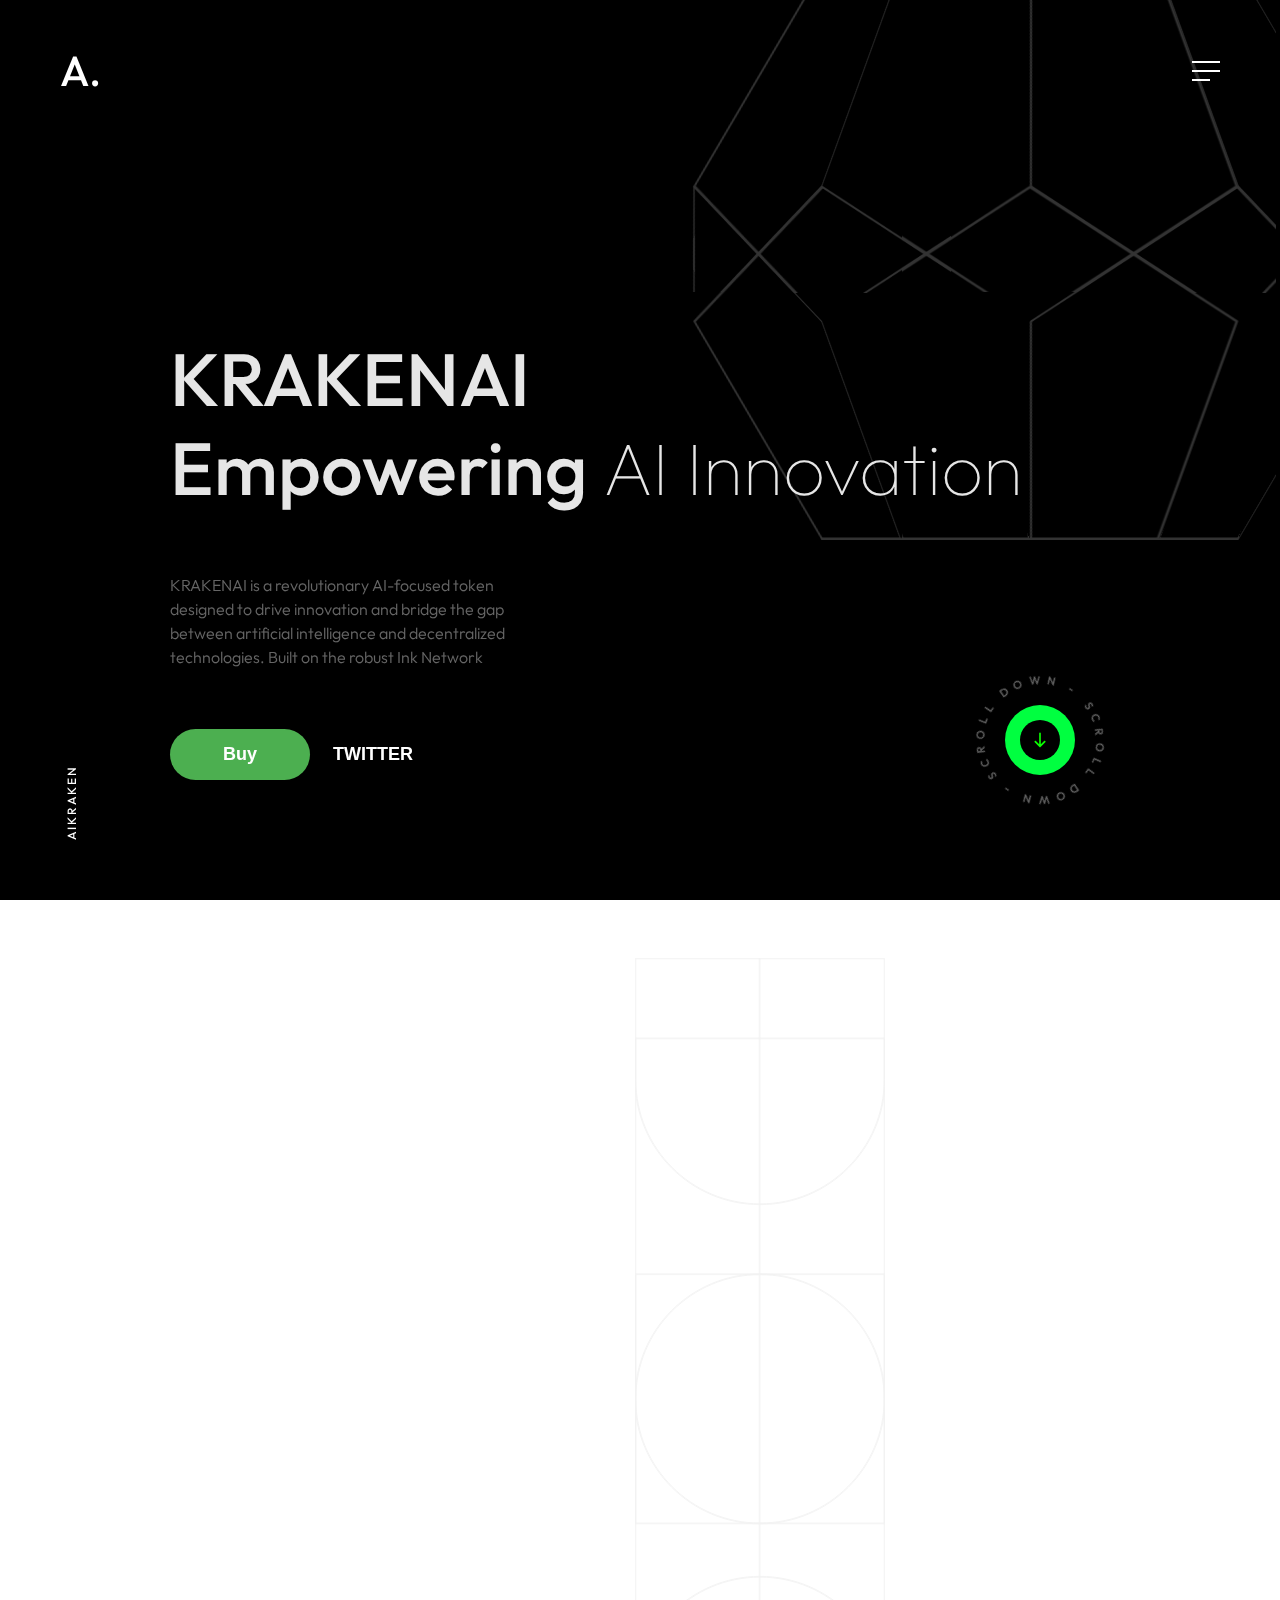
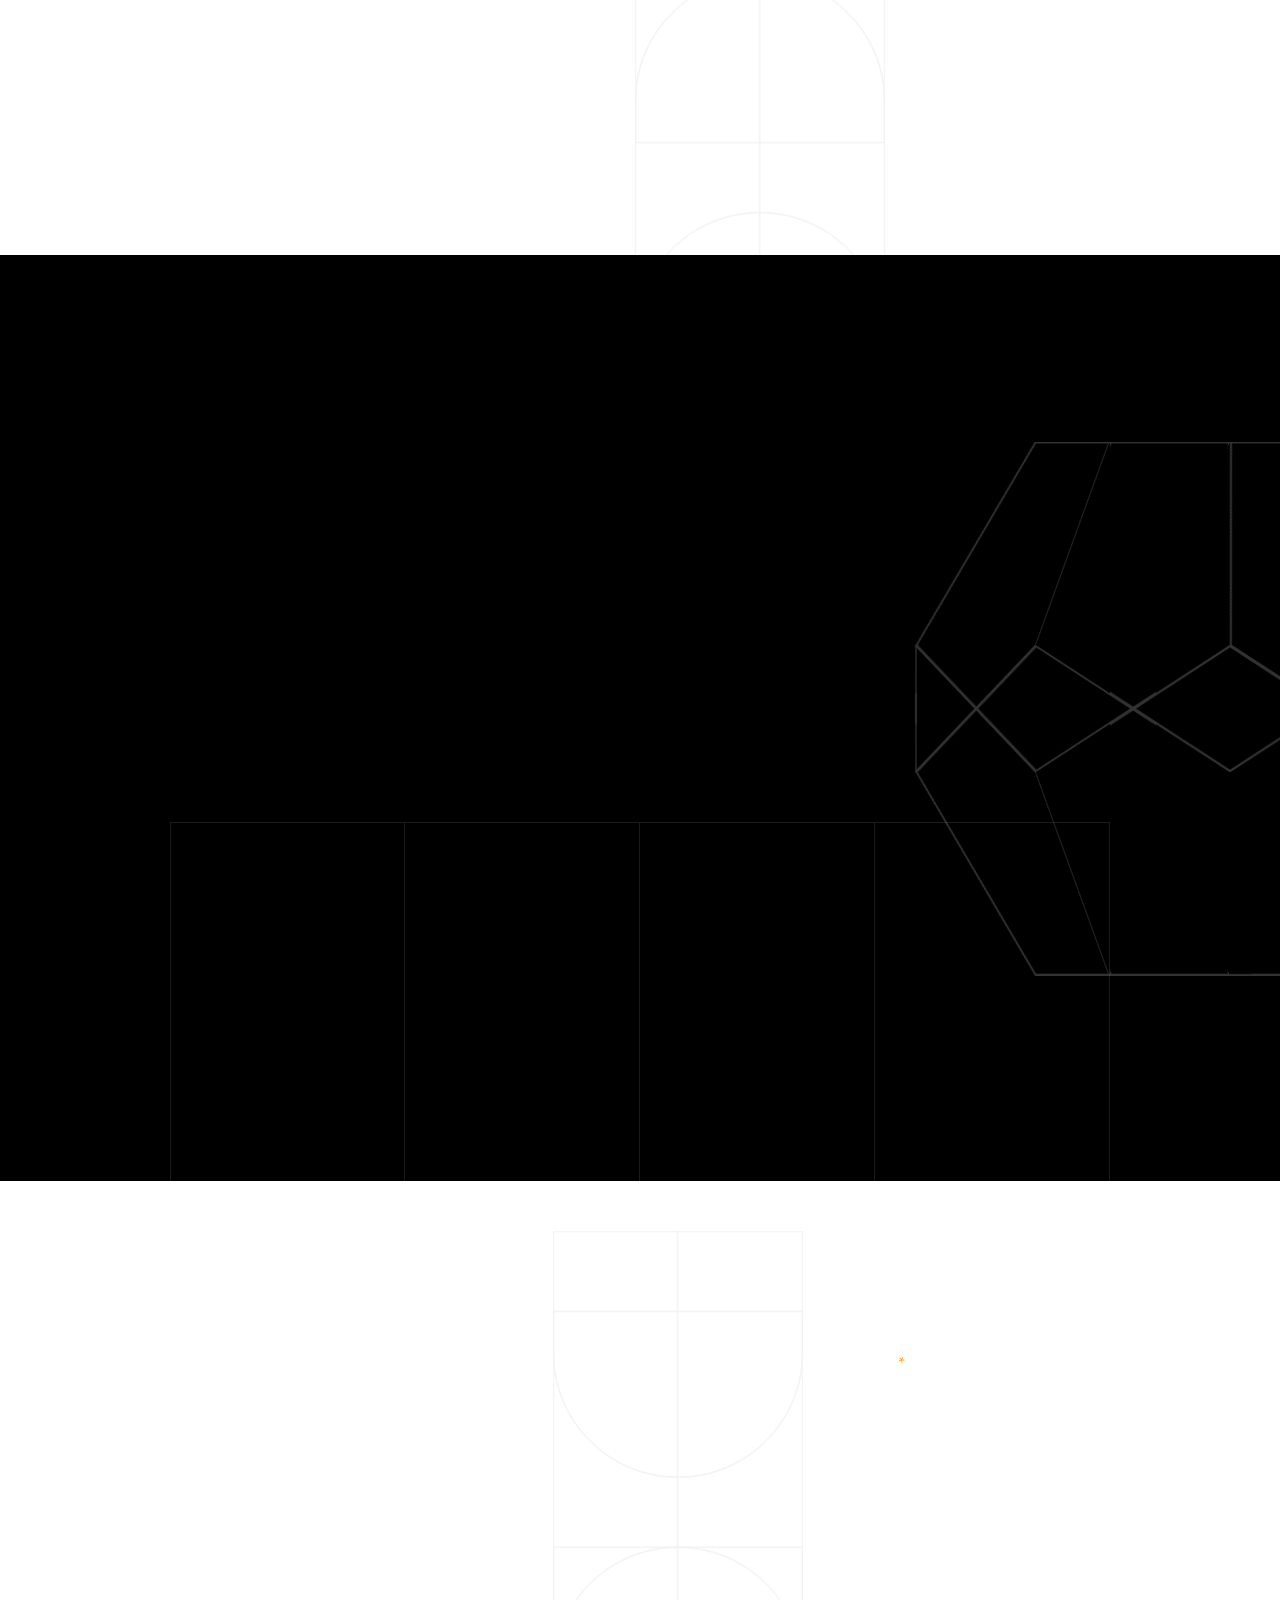
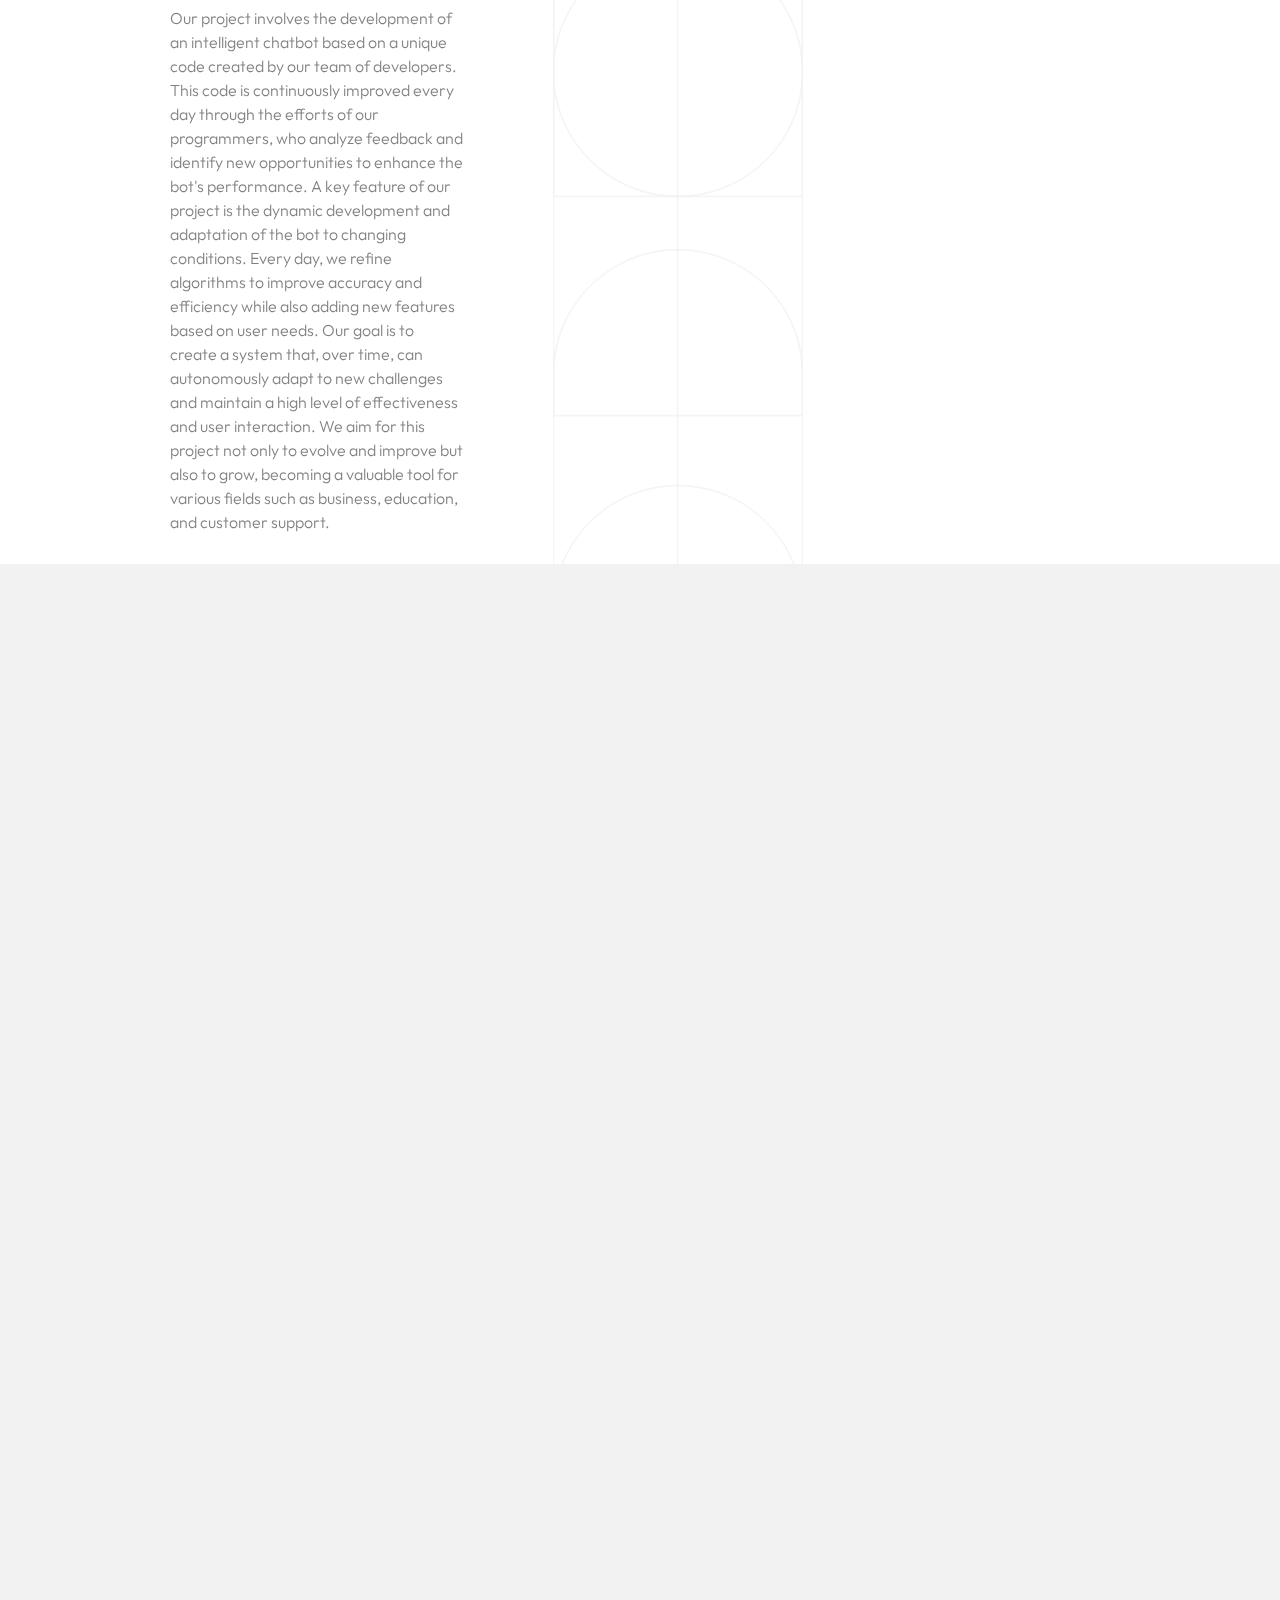
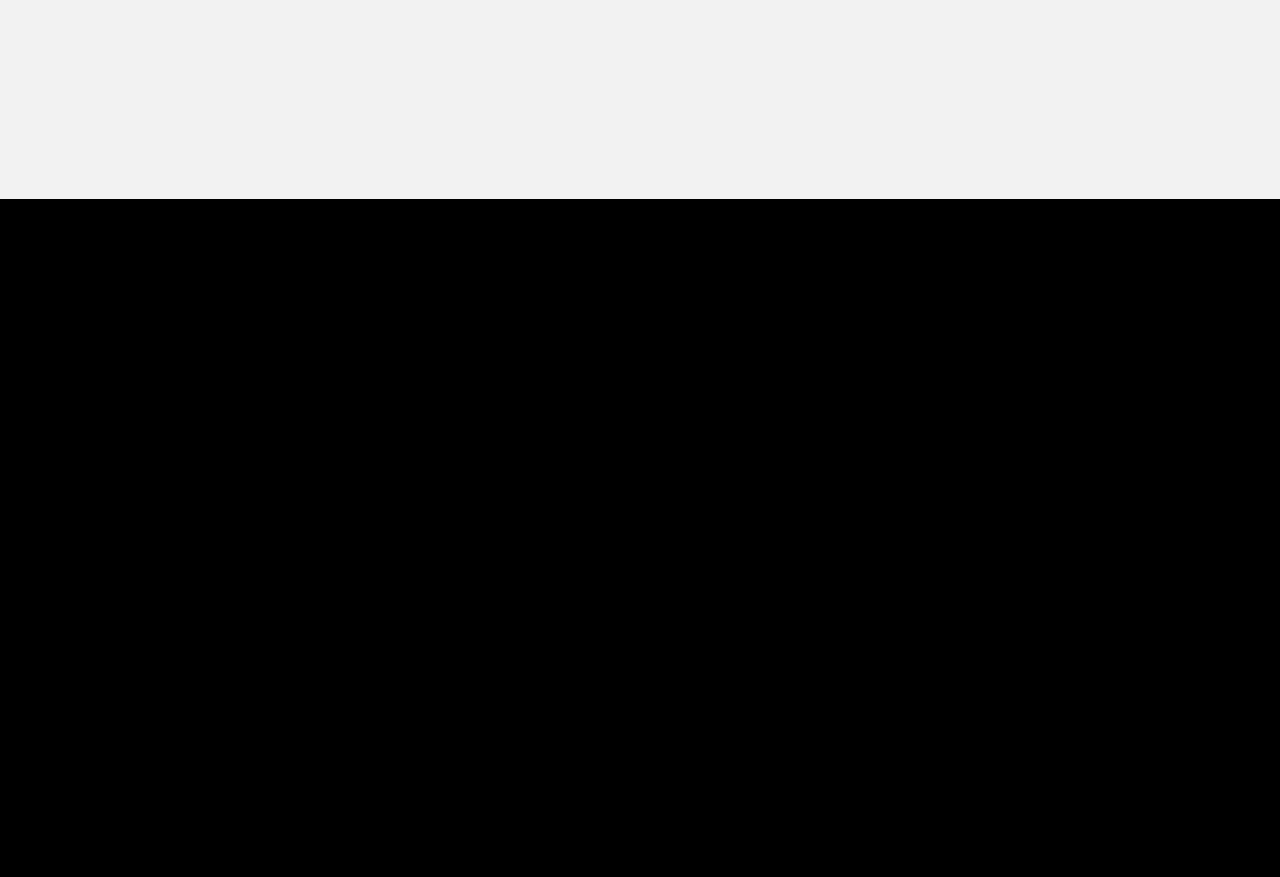
==== index.html @ 0ca56b02 "Add files via upload" ====
<!DOCTYPE html>
<html lang="zxx">

<head>

    <meta charset="UTF-8">
    <meta name="viewport" content="width=device-width, initial-scale=1.0">
    <meta http-equiv="X-UA-Compatible" content="ie=edge">

    <!-- bootstrap grid css -->
    <link rel="stylesheet" href="css/plugins/bootstrap-grid.css">
    <!-- font awesome css -->
    <link rel="stylesheet" href="css/plugins/font-awesome.min.css">
    <!-- swiper css -->
    <link rel="stylesheet" href="css/plugins/swiper.min.css">
    <!-- fancybox css -->
    <link rel="stylesheet" href="css/plugins/fancybox.min.css">
    <!-- ashley scss -->
    <link rel="stylesheet" href="css/style.css">
    <!-- page name -->
    <title>krakenAI</title>

</head>

<body>

    <!-- wrapper -->
    <div class="mil-wrapper" id="top">

        <!-- cursor -->
       <div class="mil-ball">
            <span class="mil-icon-1">
                <svg viewBox="0 0 128 128">
                    <path d="M106.1,41.9c-1.2-1.2-3.1-1.2-4.2,0c-1.2,1.2-1.2,3.1,0,4.2L116.8,61H11.2l14.9-14.9c1.2-1.2,1.2-3.1,0-4.2	c-1.2-1.2-3.1-1.2-4.2,0l-20,20c-1.2,1.2-1.2,3.1,0,4.2l20,20c0.6,0.6,1.4,0.9,2.1,0.9s1.5-0.3,2.1-0.9c1.2-1.2,1.2-3.1,0-4.2	L11.2,67h105.5l-14.9,14.9c-1.2,1.2-1.2,3.1,0,4.2c0.6,0.6,1.4,0.9,2.1,0.9s1.5-0.3,2.1-0.9l20-20c1.2-1.2,1.2-3.1,0-4.2L106.1,41.9	z" />
                </svg>
            </span>
            <div class="mil-more-text">More</div>
            <div class="mil-choose-text">Сhoose</div>
        </div>
        <!-- cursor end -->

        <!-- preloader -->
        <!--div class="mil-preloader">
            <div class="mil-preloader-animation">
                <div class="mil-pos-abs mil-animation-1">
                    <p class="mil-h3 mil-muted mil-thin">KRAKENAI</p>
                    <p class="mil-h3 mil-muted">CREATES</p>
                    <p class="mil-h3 mil-muted mil-thin">AIBOTS</p>
                </div>
                <div class="mil-pos-abs mil-animation-2">
                    <div class="mil-reveal-frame">
                        <p class="mil-reveal-box"></p>
                        <p class="mil-h3 mil-muted mil-thin">KRAKENAI.com</p>
                    </div>
                </div>
            </div>
        </div> 
        <!-- preloader end -->

        <!-- scrollbar progress -->
        <div class="mil-progress-track">
            <div class="mil-progress"></div>
        </div>
        <!-- scrollbar progress end -->

        <!-- menu -->
        <div class="mil-menu-frame">
            <!-- frame clone -->
            <div class="mil-frame-top">
                <a href="home-1.html" class="mil-logo">Aikraken</a>
                <div class="mil-menu-btn">
                    <span></span>
                </div>
            </div>
            <!-- frame clone end -->
            <div class="container">
                <div class="mil-menu-content">
                    <div class="row">
                        <div class="col-xl-5">

                            <nav class="mil-main-menu" id="swupMenu">
                                <ul>
                                    <li class="mil-has-children mil-active">
                                        <a href="#.">AIKRAKEN</a>
                                        <ul>
                                            <li><a href="home-1.html">Landing page</a></li>
                                            <li><a href="home-2.html">Personal</a></li>
                                            <li><a href="portfolio-3.html">Portfolio slider</a></li>
                                        </ul>
                                    </li>
                                    <li class="mil-has-children">
                                        <a href="#.">Portfolio</a>
                                        <ul>
                                            <li><a href="portfolio-1.html">Grid type 1</a></li>
                                            <li><a href="portfolio-2.html">Grid type 2</a></li>
                                            <li><a href="portfolio-3.html">Slider</a></li>
                                        </ul>
                                    </li>
                                    <li class="mil-has-children">
                                        <a href="#.">Services</a>
                                        <ul>
                                            <li><a href="services.html">Services List</a></li>
                                            <li><a href="service.html">Single service</a></li>
                                        </ul>
                                    </li>
                                    <li class="mil-has-children">
                                        <a href="#.">Newsletter</a>
                                        <ul>
                                            <li><a href="blog.html">Blog List</a></li>
                                            <li><a href="publication.html">Publication</a></li>
                                        </ul>
                                    </li>
                                    <li class="mil-has-children">
                                        <a href="#.">Other pages</a>
                                        <ul>
                                            <li><a href="team.html">Team</a></li>
                                            <li><a href="contact.html">Contact</a></li>
                                            <li><a href="404.html">404</a></li>
                                        </ul>
                                    </li>
                                </ul>
                            </nav>

                        </div>
                        <div class="col-xl-7">

                            <div class="mil-menu-right-frame">
                                <div class="mil-animation-in">
                                    <div class="mil-animation-frame">
                                        <div class="mil-animation mil-position-1 mil-scale" data-value-1="2" data-value-2="2"></div>
                                    </div>
                                </div>
                                <div class="mil-menu-right">
                                    <div class="row">
                                        <div class="col-lg-8 mil-mb-60">

                                            <h6 class="mil-muted mil-mb-30">Projects</h6>

                                            <ul class="mil-menu-list">
                                                <li><a href="project-1.html" class="mil-light-soft">Interior design studio</a></li>
                                                <li><a href="project-2.html" class="mil-light-soft">Home Security Camera</a></li>
                                                <li><a href="project-3.html" class="mil-light-soft">Kemia Honest Skincare</a></li>
                                                <li><a href="project-4.html" class="mil-light-soft">Cascade of Lava</a></li>
                                                <li><a href="project-5.html" class="mil-light-soft">Air Pro by Molekule</a></li>
                                                <li><a href="project-6.html" class="mil-light-soft">Tony's Chocolonely</a></li>
                                            </ul>

                                        </div>
                                        <div class="col-lg-4 mil-mb-60">

                                            <h6 class="mil-muted mil-mb-30">Useful links</h6>

                                            <ul class="mil-menu-list">
                                                <li><a href="#." class="mil-light-soft">Privacy Policy</a></li>
                                                <li><a href="#." class="mil-light-soft">Terms and conditions</a></li>
                                                <li><a href="#." class="mil-light-soft">Cookie Policy</a></li>
                                                <li><a href="#." class="mil-light-soft">Careers</a></li>
                                            </ul>

                                        </div>
                                    </div>
                                    <div class="mil-divider mil-mb-60"></div>
                                    <div class="row justify-content-between">

                                        <div class="col-lg-4 mil-mb-60">

                                            <h6 class="mil-muted mil-mb-30">Canada</h6>

                                            <p class="mil-light-soft mil-up">71 South Los Carneros Road, California <span class="mil-no-wrap">+51 174 705 812</span></p>

                                        </div>
                                        <div class="col-lg-4 mil-mb-60">

                                            <h6 class="mil-muted mil-mb-30">Germany</h6>

                                            <p class="mil-light-soft">Leehove 40, 2678 MC De Lier, Netherlands <span class="mil-no-wrap">+31 174 705 811</span></p>

                                        </div>
                                    </div>
                                </div>
                            </div>

                        </div>
                    </div>
                </div>
            </div>
        </div>
        <!-- menu -->
        
        <!-- curtain -->
        <div class="mil-curtain"></div>
        <!-- curtain end -->

        <!-- frame -->
        <div class="mil-frame">
            <div class="mil-frame-top">
                <a href="home-1.html" class="mil-logo">A.</a>
                <div class="mil-menu-btn">
                    <span></span>
                </div>
            </div>
            <div class="mil-frame-bottom">
                <div class="mil-current-page"></div>
                <div class="mil-back-to-top">
                    <a href="#top" class="mil-link mil-dark mil-arrow-place">
                        <span>Back to top</span>
                    </a>
                </div>
            </div>
        </div>
        <!-- frame end -->

        <!-- content -->
        <div class="mil-content">
            <div id="swupMain" class="mil-main-transition">

                <!-- banner -->
                <section class="mil-banner mil-dark-bg">
                    <div class="mi-invert-fix">
                        <div class="mil-animation-frame">
                            <div class="mil-animation mil-position-1 mil-scale" data-value-1="7" data-value-2="1.6"></div>
                            <div class="mil-animation mil-position-2 mil-scale" data-value-1="4" data-value-2="1"></div>
                            <div class="mil-animation mil-position-3 mil-scale" data-value-1="1.2" data-value-2=".1"></div>
                        </div>

                        <div class="mil-gradient"></div>

                        <div class="container">
                            <div class="mil-banner-content mil-up">

                                <h1 class="mil-muted mil-mb-60">KRAKENAI <span class="mil-thin"></span><br> Empowering  <span class="mil-thin">AI Innovation</span></h1>
                                <div class="row">
                                    <div class="col-md-7 col-lg-5">

                                        <p class="mil-light-soft mil-mb-60">KRAKENAI is a revolutionary AI-focused token designed to drive innovation and bridge the gap between artificial intelligence and decentralized technologies. Built on the robust Ink Network</p>

                                    </div>
                                </div>

                                 <button type="button" class="styled-button" onclick="location.href='https://www.youtube.com/watch?v=bYYx0OxiiaY'">Buy</button>
                              </a>
                                </a>

                                <a  class="mil-link mil-muted mil-arrow-place" >
                                    <button type="button" class="buttonx" onclick="location.href='https://www.youtube.com/watch?v=bYYx0OxiiaY'">TWITTER</button>
                                </a>

                                <div class="mil-circle-text">
                                    <svg version="1.1" xmlns="http://www.w3.org/2000/svg" xmlns:xlink="http://www.w3.org/1999/xlink" x="0px" y="0px" viewBox="0 0 300 300" enable-background="new 0 0 300 300" xml:space="preserve" class="mil-ct-svg mil-rotate" data-value="360">
                                        <defs>
                                            <path id="circlePath" d="M 150, 150 m -60, 0 a 60,60 0 0,1 120,0 a 60,60 0 0,1 -120,0 " />
                                        </defs>
                                        <circle cx="150" cy="100" r="75" fill="none" />
                                        <g>
                                            <use xlink:href="#circlePath" fill="none" />
                                            <text style="letter-spacing: 6.5px">
                                                <!-- circle text -->
                                                <textPath xlink:href="#circlePath">Scroll down - Scroll down - </textPath>
                                            </text>
                                        </g>
                                    </svg>
                                    <a href="#about" class="mil-button mil-arrow-place mil-icon-button mil-arrow-down"></a>
                                </div>

                            </div>
                        </div>
                    </div>
                </section>
                <!-- banner end -->

                <!-- about -->
                <section id="about">
                    <div class="container mil-p-120-30">
                        <div class="row justify-content-between align-items-center">
                            <div class="col-lg-6 col-xl-5">

                                <div class="mil-mb-90">
                                    <h2 class="mil-up mil-mb-60">About <br>Our AI <span class="mil-thin"></span></h2>
                                    <p class="mil-up mil-mb-30">We have developed a powerful bot built on the Ink Network platform, designed to operate seamlessly in this innovative ecosystem. Our bot is tailored to provide efficient solutions within the network, offering advanced functionality and reliability for various tasks and interactions.</p>

                                    <p class="mil-up mil-mb-60">Every day, our bot evolves and improves, thanks to the dedicated efforts of our team. We are constantly enhancing its capabilities to ensure it meets the needs of our users while staying at the forefront of technological advancements.
Join us and experience the cutting-edge efficiency and versatility of our bot powered by Ink Network!</p>

                                    <div class="mil-about-quote">
                                        <div class="mil-avatar mil-up">
                                            <img src="img/faces/customers/22.jpg" alt="Founder">
                                        </div>
                                        <h6 class="mil-quote mil-up">Artificial Intelligence <span class="mil-thin">:</span>  <span class="mil-thin">Every day, it is improved and continues to evolve.






</span></h6>
                                    </div>
                                </div>

                            </div>
                            <div class="col-lg-5">

                                <div class="mil-about-photo mil-mb-90">
                                    <div class="mil-lines-place"></div>
                                    <div class="mil-up mil-img-frame" style="padding-bottom: 160%;">
                                        <img src="img/photo/1.jpg" alt="img" class="mil-scale" data-value-1="1" data-value-2="1.2">
                                    </div>
                                </div>

                            </div>
                        </div>
                    </div>
                </section>
                <!-- about end -->

                <!-- services -->
                <section class="mil-dark-bg">
                    <div class="mi-invert-fix">
                        <div class="mil-animation-frame">
                            <div class="mil-animation mil-position-1 mil-scale" data-value-1="2.4" data-value-2="1.4" style="top: 300px; right: -100px"></div>
                            <div class="mil-animation mil-position-2 mil-scale" data-value-1="2" data-value-2="1" style="left: 150px"></div>
                        </div>
                        <div class="container mil-p-120-0">

                            <div class="mil-mb-120">
                                <div class="row">
                                    <div class="col-lg-10">

                                        <span class="mil-suptitle mil-light-soft mil-suptitle-right mil-up">A Professional Company Focused Solely on Growth<br></span>

                                    </div>
                                </div>

                                <div class="mil-complex-text justify-content-center mil-up mil-mb-15">

                                    <span class="mil-text-image"><img src="img/photo/2.jpg" alt="team"></span>
                                    <h2 class="mil-h1 mil-muted mil-center">Ideas of our development<span class="mil-thin"></span></h2>

                                </div>
                                <div class="mil-complex-text justify-content-center mil-up">
                                
                                    <h2 class="mil-h1 mil-muted mil-center"><span class="mil-thin"></span></h2>
                                    <a href="https://www.w3docs.com/" class="glow-on-hover">Test our Bot</a>
                                </div>
								
                            </div>

                            <div class="row mil-services-grid m-0">
                                <div class="col-md-6 col-lg-3 mil-services-grid-item p-0">

                                    <a href="service.html" class="mil-service-card-sm mil-up">
                                        <h5 class="mil-muted mil-mb-30">Innovative Solutions <br></h5>
                                        <p class="mil-light-soft mil-mb-30">We create cutting-edge solutions that drive progress and stay ahead of trends.</p>
                                        <div class="mil-button mil-icon-button-sm mil-arrow-place"></div>
                                    </a>

                                </div>
                                <div class="col-md-6 col-lg-3 mil-services-grid-item p-0">

                                    <a href="service.html" class="mil-service-card-sm mil-up">
                                        <h5 class="mil-muted mil-mb-30">Simplified Processes</h5>
                                        <p class="mil-light-soft mil-mb-30">Our goal is to simplify complex processes and make them user-friendly.	</p>
                                        <div class="mil-button mil-icon-button-sm mil-arrow-place"></div>
                                    </a>

                                </div>
                                <div class="col-md-6 col-lg-3 mil-services-grid-item p-0">

                                    <a href="service.html" class="mil-service-card-sm mil-up">
                                        <h5 class="mil-muted mil-mb-30">Enhanced Efficiency</h5>
                                        <p class="mil-light-soft mil-mb-30">We optimize and automate tasks to deliver faster, more reliable results.	</p>
                                        <div class="mil-button mil-icon-button-sm mil-arrow-place"></div>
                                    </a>

                                </div>
                                <div class="col-md-6 col-lg-3 mil-services-grid-item p-0">

                                    <a href="service.html" class="mil-service-card-sm mil-up">
                                        <h5 class="mil-muted mil-mb-30">Continuous Growth</h5>
                                        <p class="mil-light-soft mil-mb-30">We focus on scalable solutions that grow and adapt with market demands.</p>
                                        <div class="mil-button mil-icon-button-sm mil-arrow-place"></div>
                                    </a>

                                </div>
                            </div>
                        </div>
                    </div>
                </section>
                <!-- services end -->

                <!-- team -->
                <section>
                    <div class="container mil-p-120-30">
                        <div class="row justify-content-between align-items-center">
                            <div class="col-lg-5 col-xl-4">
                            <h2 class="mil-up mil-mb-60"><br>Project Description:</h2>
Our project involves the development of an intelligent chatbot based on a unique code created by our team of developers. This code is continuously improved every day through the efforts of our programmers, who analyze feedback and identify new opportunities to enhance the bot's performance.

A key feature of our project is the dynamic development and adaptation of the bot to changing conditions. Every day, we refine algorithms to improve accuracy and efficiency while also adding new features based on user needs.

Our goal is to create a system that, over time, can autonomously adapt to new challenges and maintain a high level of effectiveness and user interaction. We aim for this project not only to evolve and improve but also to grow, becoming a valuable tool for various fields such as business, education, and customer support.
 

                            </div>
                            <div class="col-lg-6">

                                <div class="mil-team-list">
                                    <div class="mil-lines-place"></div>

                                    <div class="row mil-mb-60">
                                        <div class="col-sm-6">

                                            <div class="mil-team-card mil-up mil-mb-30">
                                                <img src="img/faces/1.jpg" alt="Team member">
                                                <div class="mil-description">
                                                    <div class="mil-secrc-text">
                                                        <h5 class="mil-muted mil-mb-5">KRAKENAI<a href="home-2.html"></a></h5>
                                                        <p class="mil-link mil-light-soft mil-mb-10"></p>
                                                       
                                                    </div>
                                                </div>
                                            </div>

                                            <div class="mil-team-card mil-up mil-mb-30">
                                                <img src="img/faces/3.jpg" alt="Team member">
                                                <div class="mil-description">
                                                    <div class="mil-secrc-text">
                                                        <h5 class="mil-muted mil-mb-5">KRAKENAI<a href="home-2.html"></a></h5>
                                                        <p class="mil-link mil-light-soft mil-mb-10"></p>
                                                        
                                                    </div>
                                                </div>
                                            </div>

                                        </div>
                                        <div class="col-sm-6">

                                            <p class="mil-mobile-hidden mil-text-sm mil-mb-30" style="height: 30px;"><span class="mil-accent">*</span> </p>

                                            <div class="mil-team-card mil-up mil-mb-30">
                                                <img src="img/faces/2.jpg" alt="Team member">
                                                <div class="mil-description">
                                                    <div class="mil-secrc-text">
                                                        <h5 class="mil-muted mil-mb-5"><a href="home-2.html">AIAGENT</a></h5>
                                                        <p class="mil-link mil-light-soft mil-mb-10"></p>
                                                        
                                                    </div>
                                                </div>
                                            </div>

                                            <div class="mil-team-card mil-up mil-mb-30">
                                                <img src="img/faces/4.jpg" alt="Team member">
                                                <div class="mil-description">
                                                    <div class="mil-secrc-text">
                                                        <h5 class="mil-muted mil-mb-5"><a href="home-2.html">AIAGENT</a></h5>
                                                        <p class="mil-link mil-light-soft mil-mb-10"></p>
                                                        
                                                    </div>
                                                </div>
                                            </div>

                                        </div>
                                    </div>

                                </div>

                            </div>
                        </div>
                    </div>
                </section>
                <!-- team end -->

                <!-- reviews -->
                <section class="mil-soft-bg">
                    <div class="container mil-p-120-120">

                        <div class="row">
                            <div class="col-lg-10">

                                <span class="mil-suptitle mil-suptitle-right mil-suptitle-dark mil-up">Our custom developments will help people. <br> We are focused on the growth of our company.</span>

                            </div>
                        </div>

                        <h2 class="mil-center mil-up mil-mb-60"><span class="mil-thin"></span> ROADMAP<br> <span class="mil-thin"></span></h2>

                        <div class="mil-revi-pagination mil-up mil-mb-60"></div>

                        <div class="row mil-relative justify-content-center">
                            <div class="col-lg-8">

                                <div class="mil-slider-nav mil-soft mil-reviews-nav mil-up">
                                    <div class="mil-slider-arrow mil-prev mil-revi-prev mil-arrow-place"></div>
                                    <div class="mil-slider-arrow mil-revi-next mil-arrow-place"></div>
                                </div>

                                <svg xmlns="http://www.w3.org/2000/svg" viewBox="0 0 48 48" class="mil-quote-icon mil-up">
                                    <path d="M 13.5 10 A 8.5 8.5 0 0 0 13.5 27 A 8.5 8.5 0 0 0 18.291016 25.519531 C 17.422273 29.222843 15.877848 31.803343 14.357422 33.589844 C 12.068414 36.279429 9.9433594 37.107422 9.9433594 37.107422 A 1.50015 1.50015 0 1 0 11.056641 39.892578 C 11.056641 39.892578 13.931586 38.720571 16.642578 35.535156 C 19.35357 32.349741 22 27.072581 22 19 A 1.50015 1.50015 0 0 0 21.984375 18.78125 A 8.5 8.5 0 0 0 13.5 10 z M 34.5 10 A 8.5 8.5 0 0 0 34.5 27 A 8.5 8.5 0 0 0 39.291016 25.519531 C 38.422273 29.222843 36.877848 31.803343 35.357422 33.589844 C 33.068414 36.279429 30.943359 37.107422 30.943359 37.107422 A 1.50015 1.50015 0 1 0 32.056641 39.892578 C 32.056641 39.892578 34.931586 38.720571 37.642578 35.535156 C 40.35357 32.349741 43 27.072581 43 19 A 1.50015 1.50015 0 0 0 42.984375 18.78125 A 8.5 8.5 0 0 0 34.5 10 z" fill="#000000" />
                                </svg>

                                <div class="swiper-container mil-reviews-slider">
                                    <div class="swiper-wrapper">
                                        <div class="swiper-slide">
                                            <div class="mil-review-frame mil-center" data-swiper-parallax="-200" data-swiper-parallax-opacity="0">
                                                <h5 class="mil-up mil-mb-10">1</h5>
                                                <p class="mil-mb-5 mil-upper mil-up mil-mb-30">Listing on DEX Screener</p>
                                                <p class="mil-text-xl mil-up">Start by launching the token on popular decentralized exchanges like Uniswap or PancakeSwap. Ensure your smart contract is audited for security. Once listed, run a campaign to get your token visible on DEX Screener, which will attract initial investors.</p>
                                            </div>
                                        </div>
                                        <div class="swiper-slide">
                                            <div class="mil-review-frame mil-center" data-swiper-parallax="-200" data-swiper-parallax-opacity="0">
                                                <h5 class="mil-up mil-mb-10">2</h5>
                                                <p class="mil-mb-5 mil-upper mil-up mil-mb-30">Launch Staking</p>
                                                <p class="mil-text-xl mil-up">Introduce a staking feature where users can earn rewards for holding tokens. This will incentivize long-term holding, stabilize the market, and create a steady growth in community participation.</p>
                                            </div>
                                        </div>
                                        <div class="swiper-slide">
                                            <div class="mil-review-frame mil-center" data-swiper-parallax="-200" data-swiper-parallax-opacity="0">
                                                <h5 class="mil-up mil-mb-10">3</h5>
                                                <p class="mil-mb-5 mil-upper mil-up mil-mb-30">AI Integration</p>
                                                <p class="mil-text-xl mil-up">Develop ways to connect your token with AI. For example, enable it to support automated trading or power AI-driven tools. Expand the token’s utility by making it a part of platforms or services where AI plays a key role.</p>
                                            </div>
                                        </div>
                                        <div class="swiper-slide">
                                            <div class="mil-review-frame mil-center" data-swiper-parallax="-200" data-swiper-parallax-opacity="0">
                                                <h5 class="mil-up mil-mb-10">4</h5>
                                                <p class="mil-mb-5 mil-upper mil-up mil-mb-30">Listing on CoinMarketCap and CoinGecko:</p>
                                                <p class="mil-text-xl mil-up">Apply for listings on these global token trackers. Ensure all requirements are met, such as providing a transparent roadmap, tokenomics, and audit results. These platforms will make your project visible to a broader audience.</p>
                                            </div>
                                        </div>
                                        <div class="swiper-slide">
                                            <div class="mil-review-frame mil-center" data-swiper-parallax="-200" data-swiper-parallax-opacity="0">
                                                <h5 class="mil-up mil-mb-10">5</h5>
                                                <p class="mil-mb-5 mil-upper mil-up mil-mb-30"> Listing on Centralized Exchanges</p>
                                                <p class="mil-text-xl mil-up">Once your token gains momentum on DEXs, begin targeting centralized exchanges like KuCoin or Gate.io. CEX listings will provide more visibility, accessibility, and attract larger investors.</p>
                                            </div>
                                        </div>
                                        <div class="swiper-slide">
                                            <div class="mil-review-frame mil-center" data-swiper-parallax="-200" data-swiper-parallax-opacity="0">
                                                <h5 class="mil-up mil-mb-10">6</h5>
                                                <p class="mil-mb-5 mil-upper mil-up mil-mb-30">Scaling and Partnerships</p>
                                                <p class="mil-text-xl mil-up">Collaborate with AI-focused startups, integrate the token into real-world AI applications, and explore partnerships in industries like healthcare, finance, and education. Use NFTs or other incentives to expand the ecosystem further.</p>
                                            </div>
                                        </div>
                                        <div class="swiper-slide">
                                            <div class="mil-review-frame mil-center" data-swiper-parallax="-200" data-swiper-parallax-opacity="0">
                                                <h5 class="mil-up mil-mb-10">7</h5>
                                                <p class="mil-mb-5 mil-upper mil-up mil-mb-30">Global Marketing Campaign</p>
                                                <p class="mil-text-xl mil-up">Launch marketing efforts through ads, influencer collaborations, and industry events. Actively engage your community through Twitter and Telegram while presenting your project at blockchain and AI conferences. Focus on educating potential users and investors about the token’s value and use cases.</p>
                                            </div>
                                        </div>
                                    </div>
                                </div>

                            </div>
                        </div>

                    </div>
                </section>
                <!-- reviews end -->

                <!-- partners -->
                <div class="mil-soft-bg">
                    <div class="container mil-p-0-120">

                        <div class="swiper-container mil-infinite-show mil-up">
                            <div class="swiper-wrapper">
                                <div class="swiper-slide">
                                    <a href="#." class="mil-partner-frame" style="width: 60px;"><img src="img/partners/1.WEBP" alt="logo"></a>
                                </div>
                                <div class="swiper-slide">
                                    <a href="#." class="mil-partner-frame" style="width: 100px;"><img src="img/partners/2.webp" alt="logo"></a>
                                </div>
                                <div class="swiper-slide">
                                    <a href="#." class="mil-partner-frame" style="width: 60px;"><img src="img/partners/1.WEBP" alt="logo"></a>
                                </div>
                                <div class="swiper-slide">
                                    <a href="#." class="mil-partner-frame" style="width: 100px;"><img src="img/partners/2.webp" alt="logo"></a>
                                </div>
                            </div>
                        </div>

                    </div>
                </div>
                <!-- partners end -->

                <!-- blog -->
        
                <!-- blog end -->

                <!-- footer -->
                <footer class="mil-dark-bg">
                    <div class="mi-invert-fix">
                        <div class="container mil-p-120-60">
                            <div class="row justify-content-between">
                                <div class="col-md-4 col-lg-4 mil-mb-60">

                                    <div class="mil-muted mil-logo mil-up mil-mb-30">AIKRAKEN</div>

                                    <p class="mil-light-soft mil-up mil-mb-30">Subscribe our newsletter:</p>

                                    <form class="mil-subscribe-form mil-up">
                                        <input type="text" placeholder="asdasd@gmail.com">
                                        <button type="submit" class="mil-button mil-icon-button-sm mil-arrow-place"></button>
                                    </form>

                                </div>
                                <div class="col-md-7 col-lg-6">
                                    <div class="row justify-content-end">
                                        <div class="col-md-6 col-lg-7">

                                            <nav class="mil-footer-menu mil-mb-60">
                                                <ul>
                                                    <li class="mil-up mil-active">
                                                        <a href="home-1.html">Home</a>
                                                    </li>
                                                    <li class="mil-up">
                                                        <a href="portfolio-1.html">Portfolio</a>
                                                    </li>
                                                    <li class="mil-up">
                                                        <a href="services.html">Services</a>
                                                    </li>
                                                    <li class="mil-up">
                                                        <a href="contact.html">Contact</a>
                                                    </li>
                                                    <li class="mil-up">
                                                        <a href="blog.html">Blog</a>
                                                    </li>
                                                </ul>
                                            </nav>

                                        </div>
                                        <div class="col-md-6 col-lg-5">

                                        

                                        </div>
                                    </div>
                                </div>
                            </div>

                            <div class="row justify-content-between flex-sm-row-reverse">
                                <div class="col-md-7 col-lg-6">

                                    <div class="row justify-content-between">

                                        <div class="col-md-6 col-lg-5 mil-mb-60">

                                    

                                        </div>
                                    </div>

                                </div>
                                <div class="col-md-4 col-lg-6 mil-mb-60">

                                    <div class="mil-vert-between">
                                        <div class="mil-mb-30">
                                            <ul class="mil-social-icons mil-up">
                                                <li><a href="#." target="_blank" class="social-icon"> <i class="far fa-circle"></i></a></li>
                                                <li><a href="#." target="_blank" class="social-icon"> <i class="far fa-circle"></i></a></li>
                                                <li><a href="#." target="_blank" class="social-icon"> <i class="far fa-circle"></i></a></li>
                                                <li><a href="#." target="_blank" class="social-icon"> <i class="far fa-circle"></i></a></li>
                                            </ul>
                                        </div>
                                        <p class="mil-light-soft mil-up">© Copyright 2023 - Mil. All Rights Reserved.</p>
                                    </div>

                                </div>
                            </div>
                        </div>
                    </div>
                </footer>
                <!-- footer end -->

                <!-- hidden elements -->
                <div class="mil-hidden-elements">
                    <div class="mil-dodecahedron">
                        <div class="mil-pentagon">
                            <div></div>
                            <div></div>
                            <div></div>
                            <div></div>
                            <div></div>
                        </div>
                        <div class="mil-pentagon">
                            <div></div>
                            <div></div>
                            <div></div>
                            <div></div>
                            <div></div>
                        </div>
                        <div class="mil-pentagon">
                            <div></div>
                            <div></div>
                            <div></div>
                            <div></div>
                            <div></div>
                        </div>
                        <div class="mil-pentagon">
                            <div></div>
                            <div></div>
                            <div></div>
                            <div></div>
                            <div></div>
                        </div>
                        <div class="mil-pentagon">
                            <div></div>
                            <div></div>
                            <div></div>
                            <div></div>
                            <div></div>
                        </div>
                        <div class="mil-pentagon">
                            <div></div>
                            <div></div>
                            <div></div>
                            <div></div>
                            <div></div>
                        </div>
                        <div class="mil-pentagon">
                            <div></div>
                            <div></div>
                            <div></div>
                            <div></div>
                            <div></div>
                        </div>
                        <div class="mil-pentagon">
                            <div></div>
                            <div></div>
                            <div></div>
                            <div></div>
                            <div></div>
                        </div>
                        <div class="mil-pentagon">
                            <div></div>
                            <div></div>
                            <div></div>
                            <div></div>
                            <div></div>
                        </div>
                        <div class="mil-pentagon">
                            <div></div>
                            <div></div>
                            <div></div>
                            <div></div>
                            <div></div>
                        </div>
                        <div class="mil-pentagon">
                            <div></div>
                            <div></div>
                            <div></div>
                            <div></div>
                            <div></div>
                        </div>
                        <div class="mil-pentagon">
                            <div></div>
                            <div></div>
                            <div></div>
                            <div></div>
                            <div></div>
                        </div>
                    </div>

                    <svg xmlns="http://www.w3.org/2000/svg" viewBox="0 0 24 24" class="mil-arrow">
                        <path d="M 14 5.3417969 C 13.744125 5.3417969 13.487969 5.4412187 13.292969 5.6367188 L 13.207031 5.7226562 C 12.816031 6.1136563 12.816031 6.7467188 13.207031 7.1367188 L 17.070312 11 L 4 11 C 3.448 11 3 11.448 3 12 C 3 12.552 3.448 13 4 13 L 17.070312 13 L 13.207031 16.863281 C 12.816031 17.254281 12.816031 17.887344 13.207031 18.277344 L 13.292969 18.363281 C 13.683969 18.754281 14.317031 18.754281 14.707031 18.363281 L 20.363281 12.707031 C 20.754281 12.316031 20.754281 11.682969 20.363281 11.292969 L 14.707031 5.6367188 C 14.511531 5.4412187 14.255875 5.3417969 14 5.3417969 z" />
                    </svg>

                    <svg width="250" viewBox="0 0 300 1404" fill="none" xmlns="http://www.w3.org/2000/svg" class="mil-lines">
                        <path fill-rule="evenodd" clip-rule="evenodd" d="M1 892L1 941H299V892C299 809.71 232.29 743 150 743C67.7096 743 1 809.71 1 892ZM0 942H300V892C300 809.157 232.843 742 150 742C67.1573 742 0 809.157 0 892L0 942Z" class="mil-move" />
                        <path fill-rule="evenodd" clip-rule="evenodd" d="M299 146V97L1 97V146C1 228.29 67.7096 295 150 295C232.29 295 299 228.29 299 146ZM300 96L0 96V146C0 228.843 67.1573 296 150 296C232.843 296 300 228.843 300 146V96Z" class="mil-move" />
                        <path fill-rule="evenodd" clip-rule="evenodd" d="M299 1H1V1403H299V1ZM0 0V1404H300V0H0Z" />
                        <path fill-rule="evenodd" clip-rule="evenodd" d="M150 -4.37115e-08L150 1404L149 1404L149 0L150 -4.37115e-08Z" />
                        <path fill-rule="evenodd" clip-rule="evenodd" d="M150 1324C232.29 1324 299 1257.29 299 1175C299 1092.71 232.29 1026 150 1026C67.7096 1026 1 1092.71 1 1175C1 1257.29 67.7096 1324 150 1324ZM150 1325C232.843 1325 300 1257.84 300 1175C300 1092.16 232.843 1025 150 1025C67.1573 1025 0 1092.16 0 1175C0 1257.84 67.1573 1325 150 1325Z" class="mil-move" />
                        <path fill-rule="evenodd" clip-rule="evenodd" d="M300 1175H0V1174H300V1175Z" class="mil-move" />
                        <path fill-rule="evenodd" clip-rule="evenodd" d="M150 678C232.29 678 299 611.29 299 529C299 446.71 232.29 380 150 380C67.7096 380 1 446.71 1 529C1 611.29 67.7096 678 150 678ZM150 679C232.843 679 300 611.843 300 529C300 446.157 232.843 379 150 379C67.1573 379 0 446.157 0 529C0 611.843 67.1573 679 150 679Z" class="mil-move" />
                        <path fill-rule="evenodd" clip-rule="evenodd" d="M299 380H1V678H299V380ZM0 379V679H300V379H0Z" class="mil-move" />
                    </svg>
                </div>
                <!-- hidden elements end -->

            </div>
        </div>
        <!-- content -->
    </div>
    <!-- wrapper end -->

    <!-- jQuery js -->
    <script src="js/plugins/jquery.min.js"></script>
    <!-- swup js -->
    <script src="js/plugins/swup.min.js"></script>
    <!-- swiper js -->
    <script src="js/plugins/swiper.min.js"></script>
    <!-- fancybox js -->
    <script src="js/plugins/fancybox.min.js"></script>
    <!-- gsap js -->
    <script src="js/plugins/gsap.min.js"></script>
    <!-- scroll smoother -->
    <script src="js/plugins/smooth-scroll.js"></script>
    <!-- scroll trigger js -->
    <script src="js/plugins/ScrollTrigger.min.js"></script>
    <!-- scroll to js -->
    <script src="js/plugins/ScrollTo.min.js"></script>
    <!-- ashley js -->
    <script src="js/main.js"></script>

</body>

</html>
---- css/style.css ----
/* -------------------------------------------

Name: 		Ruizarch
Version:    1.0
Developer:	Nazar Miller (millerDigitalDesign)
Portfolio:  https://themeforest.net/user/millerdigitaldesign/portfolio?ref=MillerDigitalDesign

p.s. I am available for Freelance hire (UI design, web development). email: miller.themes@gmail.com

------------------------------------------- */
/*--------------------------------------------

1. common
    - main
    - typography
    - link
    - button
    - form
    - breadcrumbs
    - backgrounds
    - spaces
2. components
    - preloader
    - cursor
    - hidden elements
    - scrollbar
    - frame
    - menu button
    - menu 
    - banner
    - circle text
    - lines
    - dodecahedron
    - about
    - partners
    - services
    - team
    - social icons
    - revievs
    - blog
    - footer
    - portfolio
    - map
    - accordion
    - price
    - 404
    - images
    - page transitions


--------------------------------------------*/
@import url("https://fonts.googleapis.com/css2?family=Outfit:wght@100;200;300;400;500;600;700;800;900&display=swap");
@import url(https://cdnjs.cloudflare.com/ajax/libs/font-awesome/5.15.0/css/all.min.css);
/* -------------------------------------------

main

------------------------------------------- */
*,
*:before,
*:after {
  -webkit-box-sizing: border-box;
          box-sizing: border-box;
  padding: 0;
  margin: 0;
}

html,
body {
  padding: 0;
  margin: 0;
  font-family: "Outfit", sans-serif;
  font-size: 16px;
  font-weight: 300;
  color: rgba(0, 0, 0, 0.5);
  line-height: 150%;
  -ms-scroll-chaining: none;
      overscroll-behavior: none;
}
@media screen and (max-width: 768px) {
  html,
body {
    font-size: 15px;
  }
}



*::selection {
  color: inherit;
  background-color: transparent;
}

.mil-wrapper {
  position: relative;
  overflow: hidden;
  max-width: 100%;
}

.container {
  pointer-events: all;
}

.mil-relative {
  position: relative;
}

.mil-o-hidden {
  overflow: hidden;
}

.mil-flex {
  display: -webkit-box;
  display: -ms-flexbox;
  display: flex;
}

.mil-vert-between {
  display: -webkit-box;
  display: -ms-flexbox;
  display: flex;
  -webkit-box-orient: vertical;
  -webkit-box-direction: normal;
      -ms-flex-direction: column;
          flex-direction: column;
  -webkit-box-pack: justify;
      -ms-flex-pack: justify;
          justify-content: space-between;
  height: 100%;
}

@media screen and (max-width: 992px) {
  .mil-mobile-hidden {
    display: none;
  }
}

section {
  position: relative;
  overflow: hidden;
}

/* -------------------------------------------

typography

------------------------------------------- */
h1,
.mil-h1,
h2,
.mil-h12,
h3,
.mil-h3,
h4,
.mil-h4,
h5,
.mil-h5,
h6,
.mil-h6 {
  font-family: "Outfit", sans-serif;
  color: rgb(0, 0, 0);
  font-weight: 500;
  line-height: 120%;
}
@media screen and (max-width: 768px) {
  h1 br,
.mil-h1 br,
h2 br,
.mil-h12 br,
h3 br,
.mil-h3 br,
h4 br,
.mil-h4 br,
h5 br,
.mil-h5 br,
h6 br,
.mil-h6 br {
    display: none;
  }
}

h1,
.mil-h1 {
  font-size: 86px;
}
@media screen and (max-width: 1400px) {
  h1,
.mil-h1 {
    font-size: 74px;
  }
}
@media screen and (max-width: 1200px) {
  h1,
.mil-h1 {
    font-size: 72px;
  }
}
@media screen and (max-width: 992px) {
  h1,
.mil-h1 {
    font-size: 58px;
  }
}
@media screen and (max-width: 768px) {
  h1,
.mil-h1 {
    font-size: 34px;
  }
}

h2,
.mil-h2 {
  font-size: 68px;
  line-height: 120%;
}
@media screen and (max-width: 1200px) {
  h2,
.mil-h2 {
    font-size: 56px;
  }
}
@media screen and (max-width: 992px) {
  h2,
.mil-h2 {
    font-size: 44px;
  }
}
@media screen and (max-width: 768px) {
  h2,
.mil-h2 {
    font-size: 36px;
  }
}

h3,
.mil-h3 {
  font-size: 42px;
}
@media screen and (max-width: 1200px) {
  h3,
.mil-h3 {
    font-size: 39px;
  }
}
@media screen and (max-width: 992px) {
  h3,
.mil-h3 {
    font-size: 36px;
  }
}
@media screen and (max-width: 768px) {
  h3,
.mil-h3 {
    font-size: 30px;
  }
}

h4,
.mil-h4 {
  font-size: 28px;
}
@media screen and (max-width: 1200px) {
  h4,
.mil-h4 {
    font-size: 26px;
  }
}
@media screen and (max-width: 992px) {
  h4,
.mil-h4 {
    font-size: 24px;
  }
}
@media screen and (max-width: 768px) {
  h4,
.mil-h4 {
    font-size: 22px;
  }
}

h5,
.mil-h5 {
  font-size: 20px;
  line-height: 150%;
}
@media screen and (max-width: 768px) {
  h5,
.mil-h5 {
    font-size: 18px;
  }
}

h6,
.mil-h6 {
  font-size: 18px;
  line-height: 150%;
}
@media screen and (max-width: 1200px) {
  h6,
.mil-h6 {
    font-size: 17px;
  }
}
@media screen and (max-width: 992px) {
  h6,
.mil-h6 {
    font-size: 16px;
  }
}
@media screen and (max-width: 768px) {
  h6,
.mil-h6 {
    font-size: 21px;
  }
}

.mil-no-wrap {
  white-space: nowrap;
}

blockquote {
  padding: 60px;
  background-color: rgba(0, 0, 0, 0.05);
  font-size: 18px;
  color: rgb(0, 0, 0);
  font-style: italic;
  border-left: solid 4px rgb(255, 152, 0);
}
@media screen and (max-width: 768px) {
  blockquote {
    padding: 30px;
    font-size: 16px;
  }
}

.mil-text-sm {
  font-size: 15px;
}

.mil-text-lg {
  font-size: 18px;
  line-height: 170%;
}

.mil-text-xl {
  font-size: 22px;
  line-height: 180%;
}
@media screen and (max-width: 768px) {
  .mil-text-xl {
    font-size: 20px;
  }
}

.mil-upper {
  text-transform: uppercase;
  font-size: 12px;
  font-weight: 500;
  letter-spacing: 2px;
}

.mil-bold {
  font-weight: 500;
}

.mil-thin {
  font-weight: 100;
}

a {
  color: inherit;
  text-decoration: none;
}

.mil-complex-title {
  line-height: normal;
}

.mil-accent {
  color: rgb(255, 152, 0);
}

.mil-light {
  color: rgb(255, 255, 255) !important;
}
.mil-light a {
  color: rgb(255, 255, 255) !important;
}

.mil-muted {
  color: rgba(255, 255, 255, 0.9);
}

.mil-dark {
  color: rgb(0, 0, 0);
}

.mil-light-soft {
  color: rgba(255, 255, 255, 0.4);
}

.mil-dark-soft {
  color: rgba(0, 0, 0, 0.5);
}

.mil-marker {
  background-color: rgb(255, 152, 0);
  padding: 0 5px;
}

.mil-center {
  text-align: center;
}

.mil-left {
  text-align: left;
}

.mil-right {
  text-align: right;
}

@media screen and (max-width: 576px) {
  .mil-sm-center {
    text-align: center;
  }
}

.mil-suptitle {
  position: relative;
  display: block;
  margin-bottom: 60px;
}
.mil-suptitle:before {
  content: "";
  position: absolute;
  right: calc(100% + 30px);
  top: 10px;
  width: 600px;
  height: 1px;
  background-color: rgb(255, 255, 255);
  opacity: 0.2;
}
.mil-suptitle.mil-suptitle-right {
  text-align: right;
}
.mil-suptitle.mil-suptitle-right:before {
  left: calc(100% + 30px);
}
@media screen and (max-width: 768px) {
  .mil-suptitle.mil-suptitle-right {
    text-align: center;
  }
  .mil-suptitle.mil-suptitle-right:before {
    display: none;
  }
}
.mil-suptitle.mil-suptitle-dark:before {
  background-color: rgb(0, 0, 0);
  opacity: 0.1;
}
@media screen and (max-width: 768px) {
  .mil-suptitle {
    margin-bottom: 60px;
  }
}

.mil-divider {
  width: 100%;
  height: 1px;
  background-color: rgba(255, 255, 255, 0.1);
}

.mil-img-frame {
  position: relative;
  overflow: hidden;
  width: 100%;
  padding-bottom: 140%;
}
.mil-img-frame img {
  position: absolute;
  top: 0;
  left: 0;
  width: 100%;
  height: 100%;
  -o-object-fit: cover;
     object-fit: cover;
  -o-object-position: center;
     object-position: center;
}

/* -------------------------------------------

link

------------------------------------------- */
.mil-link {
  cursor: pointer;
  display: -webkit-inline-box;
  display: -ms-inline-flexbox;
  display: inline-flex;
  -webkit-box-align: center;
      -ms-flex-align: center;
          align-items: center;
  font-weight: 500;
  text-transform: uppercase;
  letter-spacing: 2px;
  font-size: 12px;
}
.
}
.mil-link svg path {
  fill: rgb(255, 255, 255);
}
.mil-link.mil-accent svg {
  background-color: rgba(255, 255, 255, 0.1);
  -webkit-transition: 0.4s cubic-bezier(0, 0, 0.3642, 1);
  transition: 0.4s cubic-bezier(0, 0, 0.3642, 1);
}
.mil-link.mil-accent svg path {
  fill: rgb(255, 152, 0);
}
.mil-link.mil-dark svg {
  background-color: rgba(0, 0, 0, 0.1);
  -webkit-transition: 0.4s cubic-bezier(0, 0, 0.3642, 1);
  transition: 0.4s cubic-bezier(0, 0, 0.3642, 1);
}
.mil-link.mil-dark svg path {
  fill: rgb(0, 0, 0);
}
.mil-link:hover svg {
  -webkit-transform: scale(1.15);
          transform: scale(1.15);
}
.mil-link.mil-down-arrow svg {
  -webkit-transform: rotate(90deg);
          transform: rotate(90deg);
}
.mil-link.mil-down-arrow:hover svg {
  -webkit-transform: scale(1.15) rotate(90deg);
          transform: scale(1.15) rotate(90deg);
}
.mil-link.mil-icon-left {
  display: -webkit-box;
  display: -ms-flexbox;
  display: flex;
  -webkit-box-orient: horizontal;
  -webkit-box-direction: reverse;
      -ms-flex-direction: row-reverse;
          flex-direction: row-reverse;
}
.mil-link.mil-icon-left svg {
  margin-left: 0;
  margin-right: 15px;
  -webkit-transform: rotate(180deg);
          transform: rotate(180deg);
}
.mil-link.mil-icon-left:hover svg {
  -webkit-transform: scale(1.15) rotate(180deg);
          transform: scale(1.15) rotate(180deg);
}

/* -------------------------------------------

button

------------------------------------------- */
.glow-on-hover {
    width: 220px;
    height: 50px;
    border: none;
    outline: none;
    color: #fff;
    background: #000000;
    cursor: pointer;
    position: relative;
    z-index: 0;
    border-radius: 10px;
	display: flex; /* Додаємо flexbox */
    justify-content: center; /* Горизонтальне вирівнювання тексту */
    align-items: center; /* Вертикальне вирівнювання тексту */
    font-size: 16px; /* Розмір тексту */
    font-weight: bold; /* Жирність тексту */
}

.glow-on-hover:before {
    content: '';
    background: linear-gradient(45deg, #4c6769, #b5fe03, #58ce1b, #c9e425, #00ba72, #7effa2, #232431, #fffff6, #6cffff);
    position: absolute;
    top: -2px;
    left: -2px;
    background-size: 400%;
    z-index: -1;
    filter: blur(5px);
    width: calc(100% + 4px);
    height: calc(100% + 4px);
    animation: glowing 20s linear infinite; /* Без hover */
    opacity: 1; /* Встановлено на 1, щоб світилося постійно */
    border-radius: 10px;
}

.glow-on-hover:active {
    color: #000
}

.glow-on-hover:active:after {
    background: transparent;
}

.glow-on-hover:after {
    z-index: -1;
    content: '';
    position: absolute;
    width: 100%;
    height: 100%;
    background: #111;
    left: 0;
    top: 0;
    border-radius: 10px;
}

/* Анімація для блиску */
@keyframes glowing {
    0% { background-position: 0 0; }
    50% { background-position: 400% 0; }
    100% { background-position: 0 0; }
}

.buttonx {
            background: none; /* Прибираємо фон */
            color: #ffffff; /* Зелений колір тексту */
            border: none; /* Прибираємо рамку */
            font-size: 18px; /* Розмір тексту */
            font-weight: bold; /* Жирний текст */
            cursor: pointer; /* Курсор-рука при наведенні */
            padding: 0; /* Прибираємо внутрішні відступи */
            margin-left: 20px; /* Зсув кнопки вправо */
            transition: color 0.3s ease; /* Анімація зміни кольору */
        }

        .buttonx:hover {
            color: #45a049; /* Темніший зелений при наведенні */
        }

        .buttonx:active {
            color: #3e8e41; /* Ще темніший зелений при кліку */
        }

.styled-button {
	
            background-color: #4CAF50; /* Зелений фон */
            color: white; /* Білий текст */
            padding: 15px 40px; /* Відступи для ширини та висоти */
            font-size: 18px; /* Розмір тексту */
            font-weight: bold; /* Жирний текст */
            border: none; /* Прибрати рамку */
            border-radius: 50px; /* Зробити кнопку круглішою */
            width: 140px; /* Фіксована ширина для довгої кнопки */
            text-align: center; /* Вирівнювання тексту по центру */
            box-shadow: 0 4px 6px rgba(0, 0, 0, 0.1); /* Тінь */
            cursor: pointer; /* Курсор-рука при наведенні */
            transition: all 0.3s ease; /* Анімація змін */
        }

        .styled-button:hover {
            background-color: #45a049; /* Темніший зелений при наведенні */
            transform: scale(1.05); /* Легке збільшення */
            box-shadow: 0 6px 8px rgba(0, 0, 0, 0.2); /* Сильніша тінь */
        }

        .styled-button:active {
            background-color: #3e8e41; /* Ще темніший зелений при кліку */
            box-shadow: 0 2px 4px rgba(0, 0, 0, 0.2); /* Тінь при кліку */
            transform: scale(0.95); /* Легке зменшення */
        }

.mil-button {
  cursor: pointer;
  display: -webkit-inline-box;
  display: -ms-inline-flexbox;
  display: inline-flex;
  -webkit-box-align: center;
  -ms-flex-align: center;
  align-items: center;
  -webkit-box-pack: center;
  -ms-flex-pack: center;
  justify-content: center;
  border: none;
  letter-spacing: 2px;
  font-size: 12px;
  background-color: rgb(0 255 64);
  color: rgb(0, 0, 0);
  border-radius: 70px;
  padding: 0 15px 0 50px;
  height: 70px;
  text-transform: uppercase;
  font-weight: 500;
  -webkit-transition: 0.4s cubic-bezier(0, 0, 0.3642, 1);
  transition: 0.4s cubic-bezier(0, 0, 0.3642, 1);
}
.mil-button span {
  white-space: nowrap;
}
.mil-button svg {
  margin-left: 30px;
  border-radius: 50%;
  width: 40px;
  height: 40px;
  padding: 10px;
  background-color: rgb(0, 0, 0);
  -webkit-transition: 0.4s cubic-bezier(0, 0, 0.3642, 1);
  transition: 0.4s cubic-bezier(0, 0, 0.3642, 1);
}
.mil-button svg path {
  fill: rgb(9 255 0);
}
.mil-button.mil-icon-button {
  padding: 15px;
}
.mil-button.mil-icon-button svg {
  margin-left: 0;
}
.mil-button.mil-icon-button-sm {
  padding: 0;
  height: 40px;
}
.mil-button.mil-icon-button-sm svg {
  margin-left: 0;
  background-color: rgb(7, 217, 83);
}
.mil-button.mil-icon-button-sm svg path {
  fill: rgb(0, 0, 0);
}
.mil-button:hover {
  -webkit-transform: scale(1.015);
          transform: scale(1.015);
  -webkit-filter: brightness(110%);
          filter: brightness(110%);
}
.mil-button:hover svg {
  -webkit-transform: scale(1.15);
          transform: scale(1.15);
}
.mil-button.mil-arrow-down svg {
  -webkit-transform: rotate(90deg);
          transform: rotate(90deg);
}
.mil-button.mil-arrow-down:hover {
  -webkit-transform: scale(1.015);
          transform: scale(1.015);
  -webkit-filter: brightness(110%);
          filter: brightness(110%);
}
.mil-button.mil-arrow-down:hover svg {
  -webkit-transform: scale(1.15) rotate(90deg);
          transform: scale(1.15) rotate(90deg);
}
@media screen and (max-width: 992px) {
  .mil-button {
    height: 60px;
    padding: 0 10px 0 40px;
  }
  .mil-button svg {
    margin-left: 25px;
  }
}

/* -------------------------------------------

form

------------------------------------------- */
input,
textarea {
  position: relative;
  height: 70px;
  padding: 0 30px;
  width: 100%;
  font-size: 12px;
  text-transform: uppercase;
  letter-spacing: 2px;
  font-weight: 500;
  font-family: "Outfit", sans-serif;
  color: rgb(0, 0, 0);
  border: none;
  border-bottom: solid 1px rgba(0, 0, 0, 0.2);
  margin-bottom: 30px;
}
input:focus,
textarea:focus {
  outline: inherit;
}
input::-webkit-input-placeholder, textarea::-webkit-input-placeholder {
  font-size: 12px;
  text-transform: uppercase;
  letter-spacing: 2px;
  font-weight: 500;
  color: rgba(0, 0, 0, 0.5);
}
input::-moz-placeholder, textarea::-moz-placeholder {
  font-size: 12px;
  text-transform: uppercase;
  letter-spacing: 2px;
  font-weight: 500;
  color: rgba(0, 0, 0, 0.5);
}
input:-ms-input-placeholder, textarea:-ms-input-placeholder {
  font-size: 12px;
  text-transform: uppercase;
  letter-spacing: 2px;
  font-weight: 500;
  color: rgba(0, 0, 0, 0.5);
}
input::-ms-input-placeholder, textarea::-ms-input-placeholder {
  font-size: 12px;
  text-transform: uppercase;
  letter-spacing: 2px;
  font-weight: 500;
  color: rgba(0, 0, 0, 0.5);
}
input::placeholder,
textarea::placeholder {
  font-size: 12px;
  text-transform: uppercase;
  letter-spacing: 2px;
  font-weight: 500;
  color: rgba(0, 0, 0, 0.5);
}

textarea {
  padding: 15px 30px;
  height: 300px;
}

/* -------------------------------------------

breadcrumbs

------------------------------------------- */
.mil-breadcrumbs {
  display: -webkit-inline-box;
  display: -ms-inline-flexbox;
  display: inline-flex;
  -webkit-box-align: center;
      -ms-flex-align: center;
          align-items: center;
  position: relative;
}
.mil-breadcrumbs:before {
  content: "";
  position: absolute;
  right: calc(100% + 30px);
  top: 10px;
  width: 100vw;
  height: 1px;
  background-color: rgba(0, 0, 0, 0.1);
}
.mil-breadcrumbs li {
  list-style-type: none;
}
.mil-breadcrumbs li:after {
  content: "/";
  margin: 0 15px;
  color: rgb(0, 0, 0);
}
.mil-breadcrumbs li a {
  color: rgb(0, 0, 0);
  text-transform: uppercase;
  letter-spacing: 2px;
  font-weight: 500;
  font-size: 12px;
  white-space: nowrap;
  -webkit-transition: 0.2s cubic-bezier(0, 0, 0.3642, 1);
  transition: 0.2s cubic-bezier(0, 0, 0.3642, 1);
}
.mil-breadcrumbs li a:hover {
  color: rgb(255, 152, 0);
}
.mil-breadcrumbs li:last-child {
  margin-right: 0;
  cursor: not-allowed;
}
.mil-breadcrumbs li:last-child a {
  opacity: 0.4;
  pointer-events: none;
}
.mil-breadcrumbs li:last-child:after {
  display: none;
}
.mil-breadcrumbs.mil-light:before {
  background-color: rgba(255, 255, 255, 0.1);
}
.mil-breadcrumbs.mil-light li:after {
  color: rgba(255, 255, 255, 0.9);
}
.mil-breadcrumbs.mil-light li a:hover {
  color: rgb(255, 152, 0) !important;
}
.mil-breadcrumbs.mil-center {
  -webkit-box-pack: center;
      -ms-flex-pack: center;
          justify-content: center;
}

/* -------------------------------------------

backgrounds

------------------------------------------- */
.mil-dark-bg {
  position: relative;
}
.mil-dark-bg:before {
  content: "";
  width: 100%;
  height: 100%;
  position: absolute;
  pointer-events: none;
  z-index: 2;
  -webkit-backdrop-filter: invert(100%);
          backdrop-filter: invert(100%);
}
.mil-dark-bg .mi-invert-fix {
  height: 100%;
  position: relative;
  pointer-events: none;
  z-index: 3;
}
.mil-dark-bg .mi-invert-fix .container {
  pointer-events: all;
}

.mil-soft-bg {
  background-color: rgb(242, 242, 242);
}

/* -------------------------------------------

spaces

------------------------------------------- */
.mil-mr-30 {
  margin-right: 30px;
}

.mil-mb-5 {
  margin-bottom: 5px;
}

.mil-mb-10 {
  margin-bottom: 10px;
}

.mil-mb-15 {
  margin-bottom: 15px;
}

.mil-mb-20 {
  margin-bottom: 15px;
}

.mil-mb-30 {
  margin-bottom: 30px;
}

.mil-mb-60 {
  margin-bottom: 60px;
}

.mil-mb-90 {
  margin-bottom: 90px;
}

.mil-mb-120 {
  margin-bottom: 120px;
}
@media screen and (max-width: 992px) {
  .mil-mb-120 {
    margin-bottom: 90px;
  }
}

.mil-mt-suptitle-offset {
  margin-top: 70px;
}
@media screen and (max-width: 992px) {
  .mil-mt-suptitle-offset {
    margin-top: 30px;
  }
}

.mil-p-120-120 {
  padding-top: 120px;
  padding-bottom: 120px;
}
@media screen and (max-width: 992px) {
  .mil-p-120-120 {
    padding-top: 90px;
    padding-bottom: 90px;
  }
}

.mil-p-120-90 {
  padding-top: 120px;
  padding-bottom: 90px;
}
@media screen and (max-width: 992px) {
  .mil-p-120-90 {
    padding-top: 90px;
    padding-bottom: 60px;
  }
}

.mil-p-0-120 {
  padding-bottom: 120px;
}
@media screen and (max-width: 992px) {
  .mil-p-0-120 {
    padding-bottom: 90px;
  }
}

.mil-p-120-0 {
  padding-top: 120px;
}
@media screen and (max-width: 992px) {
  .mil-p-120-0 {
    padding-top: 90px;
  }
}

.mil-p-120-60 {
  padding-top: 120px;
  padding-bottom: 60px;
}
@media screen and (max-width: 992px) {
  .mil-p-120-60 {
    padding-top: 90px;
    padding-bottom: 30px;
  }
}

.mil-p-90-90 {
  padding-top: 90px;
  padding-bottom: 90px;
}
@media screen and (max-width: 992px) {
  .mil-p-90-90 {
    padding-top: 60px;
    padding-bottom: 60px;
  }
}

.mil-p-90-120 {
  padding-top: 90px;
  padding-bottom: 120px;
}
@media screen and (max-width: 992px) {
  .mil-p-90-120 {
    padding-top: 60px;
    padding-bottom: 90px;
  }
}

.mil-p-0-90 {
  padding-bottom: 90px;
}
@media screen and (max-width: 992px) {
  .mil-p-0-90 {
    padding-bottom: 60px;
  }
}

.mil-p-0-30 {
  padding-bottom: 30px;
}
@media screen and (max-width: 992px) {
  .mil-p-0-30 {
    padding-bottom: 0;
  }
}

.mil-p-120-30 {
  padding-top: 120px;
  padding-bottom: 30px;
}
@media screen and (max-width: 992px) {
  .mil-p-120-30 {
    padding-top: 90px;
    padding-bottom: 0;
  }
}

.mil-adaptive-right {
  width: 100%;
  display: -webkit-box;
  display: -ms-flexbox;
  display: flex;
  -webkit-box-pack: end;
      -ms-flex-pack: end;
          justify-content: flex-end;
}
@media screen and (max-width: 992px) {
  .mil-adaptive-right {
    -webkit-box-pack: start;
        -ms-flex-pack: start;
            justify-content: flex-start;
  }
}

.mil-btn-space {
  margin-right: 30px;
}
@media screen and (max-width: 500px) {
  .mil-btn-space {
    margin-right: 50px;
    margin-bottom: 30px;
  }
}

/* -------------------------------------------

preloader

------------------------------------------- */
.mil-preloader {
  position: fixed;
  z-index: 9;
  top: 0;
  left: 0;
  width: 100%;
  height: 100vh;
  background-color: rgb(0, 0, 0);
}
.mil-preloader .mil-preloader-animation {
  opacity: 0;
  position: relative;
  height: 100vh;
  color: rgb(255, 255, 255);
}
.mil-preloader .mil-preloader-animation .mil-pos-abs {
  position: absolute;
  height: 100vh;
  width: 100%;
  display: -webkit-box;
  display: -ms-flexbox;
  display: flex;
  -webkit-box-pack: center;
      -ms-flex-pack: center;
          justify-content: center;
  -webkit-box-align: center;
      -ms-flex-align: center;
          align-items: center;
}
.mil-preloader .mil-preloader-animation .mil-pos-abs p {
  opacity: 0;
  margin-right: 15px;
}
@media screen and (max-width: 992px) {
  .mil-preloader .mil-preloader-animation .mil-pos-abs {
    -webkit-box-orient: vertical;
    -webkit-box-direction: normal;
        -ms-flex-direction: column;
            flex-direction: column;
  }
  .mil-preloader .mil-preloader-animation .mil-pos-abs p {
    margin-right: 0;
    margin-bottom: 10px;
  }
}
.mil-preloader .mil-preloader-animation .mil-pos-abs .mil-reveal-frame {
  position: relative;
  padding: 0 30px;
}
.mil-preloader .mil-preloader-animation .mil-pos-abs .mil-reveal-frame .mil-reveal-box {
  z-index: 4;
  position: absolute;
  opacity: 0;
  height: 100%;
  background-color: rgb(0 255 123);
}
.mil-preloader.mil-hidden {
  pointer-events: none;
}

/* -------------------------------------------

cursor

------------------------------------------- */
.mil-ball {
  width: 20px;
  height: 20px;
  position: fixed;
  z-index: 10;
  background-color: rgb(0, 0, 0);
  border-radius: 50%;
  pointer-events: none;
  display: -webkit-box;
  display: -ms-flexbox;
  display: flex;
  -webkit-box-pack: center;
      -ms-flex-pack: center;
          justify-content: center;
  -webkit-box-align: center;
      -ms-flex-align: center;
          align-items: center;
  opacity: 0.1;
}
.mil-ball .mil-icon-1 {
  position: absolute;
  width: 40px;
  height: 40px;
  -webkit-transform: scale(0);
          transform: scale(0);
}
.mil-ball .mil-icon-1 svg {
  fill: rgba(255, 255, 255, 0.9);
}
.mil-ball .mil-more-text, .mil-ball .mil-choose-text {
  position: absolute;
  width: 100%;
  text-align: center;
  display: block;
  color: rgba(255, 255, 255, 0.9);
  font-size: 12px;
  font-weight: 500;
  letter-spacing: 2px;
  text-transform: uppercase;
  -webkit-transform: scale(0);
          transform: scale(0);
}
.mil-ball.mil-accent .mil-icon-1 svg {
  fill: rgb(0, 0, 0);
}
.mil-ball.mil-accent .mil-more-text, .mil-ball.mil-accent .mil-choose-text {
  color: rgb(0, 0, 0);
}
@media screen and (max-width: 1200px) {
  .mil-ball {
    display: none;
  }
}

/* -------------------------------------------

hidden elements

------------------------------------------- */
.mil-hidden-elements .mil-dodecahedron, .mil-hidden-elements .mil-lines, .mil-hidden-elements .mil-arrow {
  display: none;
}

/* -------------------------------------------

scrollbar

------------------------------------------- */
::-webkit-scrollbar {
  display: none;
}

.mil-progress-track {
  position: fixed;
  z-index: 10;
  top: 0;
  right: 0;
  width: 4px;
  height: 100%;
  background-color: rgb(0, 0, 0);
}
.mil-progress-track .mil-progress {
  width: 4px;
  height: 0;
  background-color: rgb(213 213 213);
}
@media screen and (max-width: 992px) {
  .mil-progress-track {
    display: none;
  }
}

/* -------------------------------------------

frame

------------------------------------------- */
.mil-logo {
  font-size: 42px;
  font-weight: 500;
  line-height: 100%;
}
@media screen and (max-width: 992px) {
  .mil-logo {
    font-size: 36px;
  }
}
.site-name {
            position: absolute; /* Розташування у верхньому лівому куті */
            top: 20px; /* Відступ від верхнього краю */
            left: 20px; /* Відступ від лівого краю */
            font-size: 24px; /* Розмір тексту */
            font-weight: bold; /* Жирний текст */
            color: white; /* Білий колір тексту */
            font-family: Arial, sans-serif; /* Шрифт */
        }
.mil-frame {
  padding: 50px 60px 60px 60px;
  position: fixed;
  z-index: 2;
  pointer-events: none;
  display: -webkit-box;
  display: -ms-flexbox;
  display: flex;
  -webkit-box-orient: vertical;
  -webkit-box-direction: normal;
      -ms-flex-direction: column;
          flex-direction: column;
  -webkit-box-pack: justify;
      -ms-flex-pack: justify;
          justify-content: space-between;
  width: 100%;
  height: 100%;
}
@media screen and (max-width: 1200px) {
  .mil-frame {
    padding: 30px;
  }
}
@media screen and (max-width: 1200px) {
  .mil-frame {
    padding: 0;
    z-index: 999;
    height: 90px;
  }
}
@media screen and (max-width: 1200px) {
  .mil-frame .mil-frame-top {
    height: 90px;
    background-color: rgba(0, 0, 0, 0.95);
    border-bottom: solid 1px rgba(255, 255, 255, 0.1);
    padding: 0 30px;
    -webkit-backdrop-filter: blur(8px);
            backdrop-filter: blur(8px);
  }
  .mil-frame .mil-frame-top .mil-logo {
    color: rgb(255, 255, 255);
  }
  .mil-frame .mil-frame-top .mil-menu-btn span, .mil-frame .mil-frame-top .mil-menu-btn span:after, .mil-frame .mil-frame-top .mil-menu-btn span:before {
    background: rgb(255, 255, 255);
  }
}
.mil-frame .mil-frame-bottom {
  width: 100%;
  display: -webkit-box;
  display: -ms-flexbox;
  display: flex;
  -webkit-box-pack: justify;
      -ms-flex-pack: justify;
          justify-content: space-between;
  -webkit-box-align: end;
      -ms-flex-align: end;
          align-items: flex-end;
}
@media screen and (max-width: 1200px) {
  .mil-frame .mil-frame-bottom {
    display: none;
  }
}
.mil-frame .mil-frame-bottom .mil-current-page {
  pointer-events: none;
  font-weight: 500;
  text-transform: uppercase;
  letter-spacing: 2px;
  font-size: 12px;
  width: 300px;
  color: rgb(0, 0, 0);
  -webkit-transform: rotate(-90deg) translateX(138px) translateY(-138px);
          transform: rotate(-90deg) translateX(138px) translateY(-138px);
}
.mil-frame .mil-frame-bottom .mil-back-to-top {
  width: 300px;
  -webkit-transform: rotate(-90deg) translateX(130px) translateY(130px);
          transform: rotate(-90deg) translateX(130px) translateY(130px);
  pointer-events: all;
}

.mil-frame-top {
  display: -webkit-box;
  display: -ms-flexbox;
  display: flex;
  -webkit-box-pack: justify;
      -ms-flex-pack: justify;
          justify-content: space-between;
  -webkit-box-align: center;
      -ms-flex-align: center;
          align-items: center;
}
.mil-frame-top .mil-logo {
  pointer-events: all;
  color: rgb(0, 0, 0);
}

/* -------------------------------------------

menu button

------------------------------------------- */
.mil-menu-btn {
  pointer-events: all;
  height: 28px;
  cursor: pointer;
  display: -webkit-box;
  display: -ms-flexbox;
  display: flex;
  -webkit-box-pack: center;
      -ms-flex-pack: center;
          justify-content: center;
  -webkit-box-align: center;
      -ms-flex-align: center;
          align-items: center;
  -webkit-transition: 0.4s cubic-bezier(0, 0, 0.3642, 1);
  transition: 0.4s cubic-bezier(0, 0, 0.3642, 1);
}
@media screen and (max-width: 992px) {
  .mil-menu-btn {
    -webkit-transform: scale(0.85);
            transform: scale(0.85);
  }
}
.mil-menu-btn span, .mil-menu-btn span:after, .mil-menu-btn span:before {
  content: "";
  display: block;
  width: 28px;
  height: 2.5px;
  background: rgb(0, 0, 0);
  -webkit-backface-visibility: hidden;
          backface-visibility: hidden;
  -webkit-transition: inherit;
  transition: inherit;
}
.mil-menu-btn span {
  position: relative;
}
.mil-menu-btn span:after, .mil-menu-btn span:before {
  position: absolute;
}
.mil-menu-btn span:before {
  top: -9px;
}
.mil-menu-btn span:after {
  width: 18px;
  top: 9px;
}
.mil-menu-btn.mil-active span {
  -webkit-transform: rotate(45deg);
          transform: rotate(45deg);
}
.mil-menu-btn.mil-active span:before {
  -webkit-transform: translate(0px, 9px) rotate(-90deg);
          transform: translate(0px, 9px) rotate(-90deg);
}
.mil-menu-btn.mil-active span:after {
  opacity: 0;
  width: 24px;
  -webkit-transform: translate(0px, -9px) rotate(-90deg);
          transform: translate(0px, -9px) rotate(-90deg);
}

/* -------------------------------------------

menu

------------------------------------------- */
.mil-menu-frame {
  position: fixed;
  z-index: 9;
  width: 100%;
  height: 100vh;
  background-color: rgb(0, 0, 0);
  opacity: 0;
  pointer-events: none;
  -webkit-transition: 0.4s cubic-bezier(0, 0, 0.3642, 1);
  transition: 0.4s cubic-bezier(0, 0, 0.3642, 1);
}
.mil-menu-frame .container {
  pointer-events: none;
}
.mil-menu-frame .mil-frame-top {
  position: absolute;
  top: 0;
  left: 0;
  width: 100%;
  padding: 50px 60px;
}
@media screen and (max-width: 1200px) {
  .mil-menu-frame .mil-frame-top {
    display: none;
  }
}
.mil-menu-frame .mil-frame-top .mil-logo {
  color: rgb(255, 255, 255);
}
.mil-menu-frame .mil-frame-top .mil-menu-btn span, .mil-menu-frame .mil-frame-top .mil-menu-btn span:after, .mil-menu-frame .mil-frame-top .mil-menu-btn span:before {
  background-color: rgb(255, 255, 255);
}
.mil-menu-frame .mil-main-menu {
  -webkit-transform: translateX(-30px);
          transform: translateX(-30px);
  opacity: 0;
  -webkit-transition: 0.4s cubic-bezier(0, 0, 0.3642, 1);
  transition: 0.4s cubic-bezier(0, 0, 0.3642, 1);
}
@media screen and (max-width: 1200px) {
  .mil-menu-frame .mil-main-menu {
    -webkit-transform: translateY(30px);
            transform: translateY(30px);
  }
}
.mil-menu-frame .mil-menu-right-frame {
  padding-left: 60px;
  position: relative;
  height: 100vh;
  display: -webkit-box;
  display: -ms-flexbox;
  display: flex;
  -webkit-box-align: end;
      -ms-flex-align: end;
          align-items: flex-end;
  border-left: solid 1px rgba(255, 255, 255, 0.1);
  opacity: 0;
  -webkit-transform: translateY(30px);
          transform: translateY(30px);
  -webkit-transition: 0.4s cubic-bezier(0, 0, 0.3642, 1);
  transition: 0.4s cubic-bezier(0, 0, 0.3642, 1);
}
.mil-menu-frame .mil-menu-right-frame .mil-menu-right {
  padding-bottom: 60px;
}
.mil-menu-frame .mil-menu-right-frame .mil-animation-in {
  position: absolute;
  top: -320px;
  right: 0;
  opacity: 0;
  -webkit-transform: translateY(-60px);
          transform: translateY(-60px);
  -webkit-transition: 0.4s cubic-bezier(0, 0, 0.3642, 1);
  transition: 0.4s cubic-bezier(0, 0, 0.3642, 1);
}
@media screen and (max-width: 1200px) {
  .mil-menu-frame .mil-menu-right-frame {
    display: none;
  }
}
@media screen and (max-height: 800px) {
  .mil-menu-frame .mil-menu-right-frame {
    display: none;
  }
}
.mil-menu-frame.mil-active {
  opacity: 1;
  pointer-events: all;
}
.mil-menu-frame.mil-active .container {
  pointer-events: all;
}
.mil-menu-frame.mil-active .mil-main-menu {
  -webkit-transform: translateX(0);
          transform: translateX(0);
  -webkit-transform: translateY(0);
          transform: translateY(0);
  opacity: 1;
  -webkit-transition-delay: 0.4s;
          transition-delay: 0.4s;
}
.mil-menu-frame.mil-active .mil-menu-right-frame {
  opacity: 1;
  -webkit-transform: translateY(0);
          transform: translateY(0);
  -webkit-transition-delay: 0.6s;
          transition-delay: 0.6s;
}
.mil-menu-frame.mil-active .mil-menu-right-frame .mil-animation-in {
  opacity: 1;
  -webkit-transform: translateY(0);
          transform: translateY(0);
  -webkit-transition-delay: 0.8s;
          transition-delay: 0.8s;
}

.mil-menu-list li {
  list-style-type: none;
  margin-bottom: 15px;
}
.mil-menu-list li:last-child {
  margin-bottom: 0;
}
.mil-menu-list li a {
  display: block;
  -webkit-transition: 0.2s cubic-bezier(0, 0, 0.3642, 1);
  transition: 0.2s cubic-bezier(0, 0, 0.3642, 1);
}
.mil-menu-list li a:hover {
  -webkit-transform: translateX(5px);
          transform: translateX(5px);
  color: rgb(255, 255, 255);
}
.mil-menu-list.mil-hori-list {
  display: -webkit-box;
  display: -ms-flexbox;
  display: flex;
}
.mil-menu-list.mil-hori-list li {
  margin-bottom: 0;
  margin-right: 30px;
}
.mil-menu-list.mil-dark li a {
  color: rgb(0, 0, 0);
}

.mil-main-menu {
  height: 100vh;
  display: -webkit-box;
  display: -ms-flexbox;
  display: flex;
  -webkit-box-align: center;
      -ms-flex-align: center;
          align-items: center;
}
.mil-main-menu ul {
  padding: 0;
  margin: 0;
}
.mil-main-menu ul li {
  margin-bottom: 40px;
}
.mil-main-menu ul li:last-child {
  margin-bottom: 0;
}
.mil-main-menu ul li a {
  position: relative;
  display: -webkit-box;
  display: -ms-flexbox;
  display: flex;
  -webkit-box-align: center;
      -ms-flex-align: center;
          align-items: center;
  font-weight: 500;
  color: rgba(255, 255, 255, 0.8);
  font-size: 34px;
  -webkit-transition: 0.4s cubic-bezier(0, 0, 0.3642, 1);
  transition: 0.4s cubic-bezier(0, 0, 0.3642, 1);
}
@media screen and (max-width: 992px) {
  .mil-main-menu ul li a {
    font-size: 26px;
  }
}
.mil-main-menu ul li a:before {
  content: "";
  position: absolute;
  left: 0;
  width: 10px;
  height: 10px;
  border-radius: 50%;
  background-color: rgba(255, 255, 255, 0.4);
  -webkit-transform: scale(0);
          transform: scale(0);
  -webkit-transition: 0.4s cubic-bezier(0, 0, 0.3642, 1);
  transition: 0.4s cubic-bezier(0, 0, 0.3642, 1);
}
.mil-main-menu ul li a:hover {
  color: rgb(255, 255, 255);
}
.mil-main-menu ul li a.mil-active {
  padding-left: 25px;
}
.mil-main-menu ul li a.mil-active:before {
  -webkit-transform: scale(1);
          transform: scale(1);
  background-color: rgb(255, 152, 0);
}
.mil-main-menu ul li.mil-active > a {
  color: rgb(35 147 0);
}
.mil-main-menu ul li.mil-active > a:hover {
  color: rgb(255, 152, 0) !important;
  -webkit-filter: brightness(110%);
          filter: brightness(110%);
}
.mil-main-menu ul li.mil-has-children > a:hover {
  color: rgb(255, 255, 255);
  padding-left: 25px;
}
.mil-main-menu ul li.mil-has-children > a:hover:before {
  -webkit-transform: scale(1);
          transform: scale(1);
}
.mil-main-menu ul li.mil-has-children ul {
  padding-left: 25px;
  overflow: hidden;
  max-height: 0;
  -webkit-transition: 0.6s cubic-bezier(0, 0, 0.3642, 1);
  transition: 0.6s cubic-bezier(0, 0, 0.3642, 1);
}
.mil-main-menu ul li.mil-has-children ul li {
  margin-bottom: 5px;
}
.mil-main-menu ul li.mil-has-children ul li:first-child {
  margin-top: 40px;
}
.mil-main-menu ul li.mil-has-children ul li a {
  display: block;
  font-size: 12px;
  color: rgba(255, 255, 255, 0.4);
  letter-spacing: 2px;
  font-weight: 500;
  text-transform: uppercase;
}
.mil-main-menu ul li.mil-has-children ul li a:before {
  display: none;
}
.mil-main-menu ul li.mil-has-children ul li a:hover {
  color: rgba(255, 255, 255, 0.8);
  -webkit-transform: translateX(5px);
          transform: translateX(5px);
}
.mil-main-menu ul li.mil-has-children ul.mil-active {
  max-height: 200px;
}
@media screen and (max-width: 1200px) {
  .mil-main-menu {
    -webkit-box-pack: center;
        -ms-flex-pack: center;
            justify-content: center;
  }
  .mil-main-menu ul {
    display: -webkit-box;
    display: -ms-flexbox;
    display: flex;
    -webkit-box-orient: vertical;
    -webkit-box-direction: normal;
        -ms-flex-direction: column;
            flex-direction: column;
    -webkit-box-align: center;
        -ms-flex-align: center;
            align-items: center;
  }
  .mil-main-menu ul li {
    margin-bottom: 30px;
  }
  .mil-main-menu ul li a {
    -webkit-box-pack: center;
        -ms-flex-pack: center;
            justify-content: center;
  }
  .mil-main-menu ul li a:before {
    display: none;
  }
  .mil-main-menu ul li a.mil-active {
    padding-left: 0 !important;
  }
  .mil-main-menu ul li.mil-has-children ul {
    padding-left: 0;
  }
  .mil-main-menu ul li.mil-has-children ul li:first-child {
    margin-top: 30px;
  }
}

/* -------------------------------------------

banner

------------------------------------------- */
.mil-banner {
  height: 100vh;
}
.mil-banner .container {
  height: 100%;
  display: -webkit-box;
  display: -ms-flexbox;
  display: flex;
  -webkit-box-align: end;
      -ms-flex-align: end;
          align-items: flex-end;
}
.mil-banner .mil-banner-content {
  width: 100%;
  padding-bottom: 120px;
  position: relative;
}
@media screen and (max-width: 992px) {
  .mil-banner .mil-banner-content {
    padding-bottom: 90px;
  }
}
.mil-banner .mil-lines-place {
  position: absolute;
  left: 0;
  bottom: calc(100% + 120px);
}

.mil-inner-banner .mil-banner-content {
  padding: 150px 0 0 0;
}
@media screen and (max-width: 1200px) {
  .mil-inner-banner .mil-banner-content {
    padding: 180px 0 0 0;
  }
}

.mil-banner-personal {
  height: 100vh;
  background-color: rgba(0, 0, 0, 0.1);
}
.mil-banner-personal .mil-banner-content {
  position: relative;
  padding-top: 90px;
}
@media screen and (max-width: 992px) {
  .mil-banner-personal .mil-banner-content {
    padding-top: 180px;
  }
}
.mil-banner-personal .mil-banner-content .mil-personal-text {
  margin-bottom: 300px;
}
@media screen and (max-width: 992px) {
  .mil-banner-personal .mil-banner-content .mil-personal-text {
    margin-bottom: 80px;
    text-align: center;
  }
}
.mil-banner-personal .mil-banner-content .mil-banner-panel {
  display: -webkit-box;
  display: -ms-flexbox;
  display: flex;
  -webkit-box-align: center;
      -ms-flex-align: center;
          align-items: center;
  -webkit-box-pack: justify;
      -ms-flex-pack: justify;
          justify-content: space-between;
  padding: 0 60px 0 90px;
  background-color: rgb(255, 255, 255);
  height: 180px;
  position: absolute;
  top: calc(100vh - 180px);
  left: 0;
  width: 100%;
}
@media screen and (max-width: 992px) {
  .mil-banner-personal .mil-banner-content .mil-banner-panel {
    -webkit-box-orient: vertical;
    -webkit-box-direction: normal;
        -ms-flex-direction: column;
            flex-direction: column;
    height: auto;
    padding: 60px 30px;
  }
  .mil-banner-personal .mil-banner-content .mil-banner-panel h5 {
    margin-bottom: 60px;
    text-align: center;
    width: 80%;
  }
}
.mil-banner-personal .mil-banner-content .mil-banner-panel .mil-right {
  display: -webkit-box;
  display: -ms-flexbox;
  display: flex;
}
.mil-banner-personal .mil-banner-content .mil-banner-panel .mil-right .mil-social-frame {
  display: -webkit-box;
  display: -ms-flexbox;
  display: flex;
  -webkit-box-pack: center;
      -ms-flex-pack: center;
          justify-content: center;
  -webkit-box-align: center;
      -ms-flex-align: center;
          align-items: center;
  margin-right: 30px;
  padding: 0 50px;
  background-color: rgba(0, 0, 0, 0.1);
  height: 70px;
  border-radius: 70px;
  -webkit-transition: 0.4s cubic-bezier(0, 0, 0.3642, 1);
  transition: 0.4s cubic-bezier(0, 0, 0.3642, 1);
}
.mil-banner-personal .mil-banner-content .mil-banner-panel .mil-right .mil-social-frame:hover {
  -webkit-transform: scale(1.015);
          transform: scale(1.015);
}
@media screen and (max-width: 992px) {
  .mil-banner-personal .mil-banner-content .mil-banner-panel .mil-right {
    -webkit-box-orient: vertical;
    -webkit-box-direction: normal;
        -ms-flex-direction: column;
            flex-direction: column;
  }
  .mil-banner-personal .mil-banner-content .mil-banner-panel .mil-right .mil-social-frame {
    margin-right: 0;
    margin-bottom: 30px;
    height: 60px;
  }
}
.mil-banner-personal .mil-banner-content .mil-banner-panel .mil-button {
  margin: 0 !important;
}
@media screen and (max-width: 992px) {
  .mil-banner-personal .mil-banner-content .mil-banner-panel {
    bottom: 0;
    top: auto;
  }
}
@media screen and (max-width: 768px) {
  .mil-banner-personal .mil-banner-content .mil-banner-panel {
    position: static;
    margin-bottom: 90px;
  }
}
@media screen and (max-width: 992px) {
  .mil-banner-personal {
    height: auto;
  }
}

.mil-portrait-frame {
  position: relative;
}
.mil-portrait-frame img {
  position: relative;
  bottom: 0;
  width: 100%;
  height: 100%;
  -o-object-fit: contain;
     object-fit: contain;
}
.mil-portrait-frame .mil-nimbus {
  background: radial-gradient(50% 50% at 50% 50%, rgb(255, 152, 0) 0%, rgba(250, 168, 69, 0) 100%);
  width: 100%;
  padding-bottom: 100%;
  position: absolute;
  opacity: 0.6;
}
@media screen and (max-width: 768px) {
  .mil-portrait-frame {
    height: 400px;
  }
  .mil-portrait-frame img {
    -o-object-fit: cover;
       object-fit: cover;
    -o-object-position: top;
       object-position: top;
  }
}

/* -------------------------------------------

circle text

------------------------------------------- */
.mil-circle-text {
  position: absolute;
  right: 0;
  bottom: 90px;
  display: -webkit-box;
  display: -ms-flexbox;
  display: flex;
  -webkit-box-pack: center;
      -ms-flex-pack: center;
          justify-content: center;
  -webkit-box-align: center;
      -ms-flex-align: center;
          align-items: center;
  width: 140px;
  height: 140px;
}
.mil-circle-text .mil-ct-svg {
  -webkit-transform: scale(2);
          transform: scale(2);
  width: 140px;
  height: 140px;
}
.mil-circle-text .mil-ct-svg text {
  fill: rgba(255, 255, 255, 0.4);
  text-transform: uppercase;
  font-size: 12px;
  font-weight: 500;
  -webkit-transition: 0.4s cubic-bezier(0, 0, 0.3642, 1);
  transition: 0.4s cubic-bezier(0, 0, 0.3642, 1);
}
.mil-circle-text .mil-button {
  position: absolute;
}
.mil-circle-text:hover svg text {
  fill: rgb(255, 255, 255);
}
@media screen and (max-width: 992px) {
  .mil-circle-text {
    display: none;
  }
}

/* -------------------------------------------

lines

------------------------------------------- */
@-webkit-keyframes move {
  from {
    -webkit-transform: translateY(-75px);
            transform: translateY(-75px);
  }
  50% {
    -webkit-transform: translateY(75px);
            transform: translateY(75px);
  }
  to {
    -webkit-transform: translateY(-75px);
            transform: translateY(-75px);
  }
}
@keyframes move {
  from {
    -webkit-transform: translateY(-75px);
            transform: translateY(-75px);
  }
  50% {
    -webkit-transform: translateY(75px);
            transform: translateY(75px);
  }
  to {
    -webkit-transform: translateY(-75px);
            transform: translateY(-75px);
  }
}
.mil-lines-place .mil-lines {
  opacity: 0.05;
  pointer-events: none;
}
@media screen and (max-width: 992px) {
  .mil-lines-place .mil-lines {
    display: none;
  }
}
.mil-lines-place .mil-lines path, .mil-lines-place .mil-lines rect, .mil-lines-place .mil-lines line {
  stroke: rgb(0, 0, 0);
}
.mil-lines-place .mil-lines .mil-move {
  -webkit-animation: move 10s linear infinite;
          animation: move 10s linear infinite;
}
.mil-lines-place.mil-light .mil-lines {
  opacity: 0.2;
}
.mil-lines-place.mil-light .mil-lines path, .mil-lines-place.mil-light .mil-lines rect, .mil-lines-place.mil-light .mil-lines line {
  stroke: rgb(255, 255, 255);
}

/* -------------------------------------------

dodecahedron

------------------------------------------- */
.mil-animation-frame {
  width: 100%;
  height: 100vh;
  position: absolute;
  top: 0;
  -webkit-animation: jump 10s linear infinite;
          animation: jump 10s linear infinite;
  pointer-events: none;
}

.mil-animation {
  position: absolute;
  display: inline-block;
  width: 300px;
  height: 300px;
  opacity: 0.2;
  pointer-events: none;
}

.mil-position-1 {
  top: 100px;
  right: 100px;
}
.mil-position-1 .mil-pentagon div {
  border-top: 0.1px solid rgb(255, 255, 255);
}

.mil-position-2 {
  top: -60px;
  left: 15%;
}
.mil-position-2 .mil-pentagon div {
  border-top: 1px solid rgb(255, 255, 255);
}
.mil-position-2 .mil-dodecahedron {
  -webkit-animation-delay: 0.5s;
          animation-delay: 0.5s;
}
@media screen and (max-width: 1400px) {
  .mil-position-2 {
    display: none;
  }
}

.mil-position-3 {
  bottom: -100px;
  right: 35%;
}
.mil-position-3 .mil-pentagon div {
  border-top: 1px solid rgb(255, 255, 255);
}
.mil-position-3 .mil-dodecahedron {
  -webkit-animation-delay: 1s;
          animation-delay: 1s;
}
@media screen and (max-width: 1400px) {
  .mil-position-3 {
    display: none;
  }
}

.mil-position-4 {
  top: -60px;
  right: 20%;
}
.mil-position-4 .mil-pentagon div {
  border-top: 0.1px solid rgb(255, 255, 255);
}
.mil-position-4 .mil-dodecahedron {
  -webkit-animation-delay: 0.5s;
          animation-delay: 0.5s;
}
@media screen and (max-width: 1400px) {
  .mil-position-4 {
    display: none;
  }
}
.mil-position-4.mil-dark .mil-pentagon div {
  border-top: 0.1px solid rgb(0, 0, 0);
}

.mil-dodecahedron {
  position: relative;
  left: 100px;
  top: 40px;
  width: 100px;
  height: 223px;
  -webkit-transform-style: preserve-3d;
          transform-style: preserve-3d;
  -webkit-animation: rotate 100s infinite linear;
          animation: rotate 100s infinite linear;
}
@-webkit-keyframes rotate {
  from {
    -webkit-transform: rotateX(0deg) rotateY(360deg) rotateZ(360deg);
            transform: rotateX(0deg) rotateY(360deg) rotateZ(360deg);
  }
  to {
    -webkit-transform: rotateX(360deg) rotateY(0deg) rotateZ(-360deg);
            transform: rotateX(360deg) rotateY(0deg) rotateZ(-360deg);
  }
}
@keyframes rotate {
  from {
    -webkit-transform: rotateX(0deg) rotateY(360deg) rotateZ(360deg);
            transform: rotateX(0deg) rotateY(360deg) rotateZ(360deg);
  }
  to {
    -webkit-transform: rotateX(360deg) rotateY(0deg) rotateZ(-360deg);
            transform: rotateX(360deg) rotateY(0deg) rotateZ(-360deg);
  }
}

.mil-pentagon {
  position: absolute;
  width: 100px;
}
.mil-pentagon:nth-child(1) {
  -webkit-transform: rotateY(0.2turn) translateZ(69px) rotateX(26.5deg);
          transform: rotateY(0.2turn) translateZ(69px) rotateX(26.5deg);
}
.mil-pentagon:nth-child(6) {
  bottom: 0;
  -webkit-transform: rotateY(0.2turn) translateZ(-69px) rotateX(206.5deg);
          transform: rotateY(0.2turn) translateZ(-69px) rotateX(206.5deg);
}
.mil-pentagon:nth-child(2) {
  -webkit-transform: rotateY(0.4turn) translateZ(69px) rotateX(26.5deg);
          transform: rotateY(0.4turn) translateZ(69px) rotateX(26.5deg);
}
.mil-pentagon:nth-child(7) {
  bottom: 0;
  -webkit-transform: rotateY(0.4turn) translateZ(-69px) rotateX(206.5deg);
          transform: rotateY(0.4turn) translateZ(-69px) rotateX(206.5deg);
}
.mil-pentagon:nth-child(3) {
  -webkit-transform: rotateY(0.6turn) translateZ(69px) rotateX(26.5deg);
          transform: rotateY(0.6turn) translateZ(69px) rotateX(26.5deg);
}
.mil-pentagon:nth-child(8) {
  bottom: 0;
  -webkit-transform: rotateY(0.6turn) translateZ(-69px) rotateX(206.5deg);
          transform: rotateY(0.6turn) translateZ(-69px) rotateX(206.5deg);
}
.mil-pentagon:nth-child(4) {
  -webkit-transform: rotateY(0.8turn) translateZ(69px) rotateX(26.5deg);
          transform: rotateY(0.8turn) translateZ(69px) rotateX(26.5deg);
}
.mil-pentagon:nth-child(9) {
  bottom: 0;
  -webkit-transform: rotateY(0.8turn) translateZ(-69px) rotateX(206.5deg);
          transform: rotateY(0.8turn) translateZ(-69px) rotateX(206.5deg);
}
.mil-pentagon:nth-child(5) {
  -webkit-transform: rotateY(1turn) translateZ(69px) rotateX(26.5deg);
          transform: rotateY(1turn) translateZ(69px) rotateX(26.5deg);
}
.mil-pentagon:nth-child(10) {
  bottom: 0;
  -webkit-transform: rotateY(1turn) translateZ(-69px) rotateX(206.5deg);
          transform: rotateY(1turn) translateZ(-69px) rotateX(206.5deg);
}
.mil-pentagon:nth-child(11) {
  -webkit-transform: translateZ(69px) rotateX(-90deg);
          transform: translateZ(69px) rotateX(-90deg);
}
.mil-pentagon:nth-child(12) {
  bottom: 0;
  -webkit-transform: translateZ(-69px) rotateX(90deg);
          transform: translateZ(-69px) rotateX(90deg);
}
.mil-pentagon div {
  position: absolute;
  width: 100px;
  height: 69px;
  -webkit-transform-origin: bottom;
          transform-origin: bottom;
}
.mil-pentagon div:nth-child(1) {
  -webkit-transform: rotate(0.2turn);
          transform: rotate(0.2turn);
}
.mil-pentagon div:nth-child(2) {
  -webkit-transform: rotate(0.4turn);
          transform: rotate(0.4turn);
}
.mil-pentagon div:nth-child(3) {
  -webkit-transform: rotate(0.6turn);
          transform: rotate(0.6turn);
}
.mil-pentagon div:nth-child(4) {
  -webkit-transform: rotate(0.8turn);
          transform: rotate(0.8turn);
}
.mil-pentagon div:nth-child(5) {
  -webkit-transform: rotate(1turn);
          transform: rotate(1turn);
}

@-webkit-keyframes jump {
  0% {
    -webkit-transform: translateY(-30px);
            transform: translateY(-30px);
  }
  50% {
    -webkit-transform: translateY(30px);
            transform: translateY(30px);
  }
  100% {
    -webkit-transform: translateY(-30px);
            transform: translateY(-30px);
  }
}

@keyframes jump {
  0% {
    -webkit-transform: translateY(-30px);
            transform: translateY(-30px);
  }
  50% {
    -webkit-transform: translateY(30px);
            transform: translateY(30px);
  }
  100% {
    -webkit-transform: translateY(-30px);
            transform: translateY(-30px);
  }
}
/* -------------------------------------------

about

------------------------------------------- */
.mil-about-quote {
  display: -webkit-box;
  display: -ms-flexbox;
  display: flex;
  -webkit-box-pack: justify;
      -ms-flex-pack: justify;
          justify-content: space-between;
  -webkit-box-align: center;
      -ms-flex-align: center;
          align-items: center;
}
.mil-about-quote .mil-avatar {
  width: 90px;
  height: 90px;
  border-radius: 50%;
  position: relative;
}
.mil-about-quote .mil-avatar:after {
  content: ' " ';
  color: rgb(0, 0, 0);
  width: 30px;
  height: 30px;
  border-radius: 50%;
  background-color: rgb(0 255 17);
  position: absolute;
  bottom: 0;
  right: 0;
  display: -webkit-box;
  display: -ms-flexbox;
  display: flex;
  padding-top: 12px;
  -webkit-box-pack: center;
  -ms-flex-pack: center;
  justify-content: center;
  font-size: 36px;
}
.mil-about-quote .mil-avatar img {
  border-radius: 50%;
  width: 100%;
  height: 100%;
  -o-object-fit: cover;
     object-fit: cover;
  -o-object-position: top;
     object-position: top;
}
.mil-about-quote .mil-quote {
  padding-left: 30px;
  width: calc(100% - 90px);
}
@media screen and (max-width: 992px) {
  .mil-about-quote .mil-avatar {
    width: 70px;
    height: 70px;
  }
  .mil-about-quote .mil-avatar:after {
    padding-top: 7px;
    width: 25px;
    height: 25px;
    font-size: 24px;
  }
  .mil-about-quote .mil-quote {
    font-size: 16px;
    padding-left: 30px;
    width: calc(100% - 70px);
  }
}

.mil-about-photo {
  position: relative;
}
.mil-about-photo .mil-lines-place {
  position: absolute;
  top: -120px;
  left: -27%;
}

/* -------------------------------------------

partners

------------------------------------------- */
.mil-infinite-show .swiper-wrapper {
  -webkit-transition-timing-function: linear;
          transition-timing-function: linear;
}

.mil-partner-frame {
  display: block;
}
.mil-partner-frame img {
  width: 100%;
}

/* -------------------------------------------

services

------------------------------------------- */
.mil-complex-text {
  display: -webkit-box;
  display: -ms-flexbox;
  display: flex;
  -webkit-box-align: center;
      -ms-flex-align: center;
          align-items: center;
}
.mil-complex-text .mil-button {
  margin-left: 30px;
}
@media screen and (max-width: 768px) {
  .mil-complex-text {
    -webkit-box-orient: vertical;
    -webkit-box-direction: normal;
        -ms-flex-direction: column;
            flex-direction: column;
  }
  .mil-complex-text .mil-button {
    margin-left: 0;
    margin-top: 60px;
  }
}

.mil-text-image {
  height: 80px;
  width: 250px;
  display: inline-block;
  overflow: hidden;
  border-radius: 70px;
  margin-right: 30px;
}
.mil-text-image img {
  width: 100%;
  height: 100%;
  -o-object-fit: cover;
     object-fit: cover;
  -o-object-position: top;
     object-position: top;
  -webkit-transition: 0.4s cubic-bezier(0, 0, 0.3642, 1);
  transition: 0.4s cubic-bezier(0, 0, 0.3642, 1);
}
.mil-text-image:hover img {
  -webkit-transform: scale(1.05);
          transform: scale(1.05);
}
@media screen and (max-width: 768px) {
  .mil-text-image {
    display: none;
  }
}

.mil-service-card-sm {
  position: relative;
  display: block;
  padding: 60px 30px;
}
.mil-service-card-sm p {
  opacity: 0;
  -webkit-transform: translateY(10px);
          transform: translateY(10px);
  overflow: hidden;
  display: -webkit-box;
  -webkit-line-clamp: 3;
  line-clamp: 3;
  -webkit-box-orient: vertical;
  -webkit-transition: 0.4s cubic-bezier(0, 0, 0.3642, 1);
  transition: 0.4s cubic-bezier(0, 0, 0.3642, 1);
}
.mil-service-card-sm .mil-button {
  -webkit-transform: scale(0.3);
          transform: scale(0.3);
  -webkit-filter: grayscale(100%);
          filter: grayscale(100%);
  opacity: 0.4;
}
.mil-service-card-sm:before {
  content: "";
  position: absolute;
  top: 0;
  left: 0;
  height: 4px;
  width: 0;
  background-color: rgb(255 255 255);
  -webkit-transition: 0.6s cubic-bezier(0, 0, 0.3642, 1);
  transition: 0.6s cubic-bezier(0, 0, 0.3642, 1);
}
.mil-service-card-sm:hover p {
  opacity: 1;
  -webkit-transform: translateY(0);
          transform: translateY(0);
}
.mil-service-card-sm:hover .mil-button {
  -webkit-transform: scale(1);
          transform: scale(1);
  -webkit-filter: grayscale(0);
          filter: grayscale(0);
  opacity: 1;
}
.mil-service-card-sm:hover:before {
  width: 100%;
}
@media screen and (max-width: 992px) {
  .mil-service-card-sm p {
    opacity: 1;
    -webkit-transform: translateY(0);
            transform: translateY(0);
  }
  .mil-service-card-sm .mil-button {
    -webkit-transform: scale(1);
            transform: scale(1);
    -webkit-filter: grayscale(0);
            filter: grayscale(0);
    opacity: 1;
  }
}

.mil-services-grid {
  border-top: solid 1px rgba(255, 255, 255, 0.1);
}
.mil-services-grid .mil-services-grid-item {
  border-right: solid 1px rgba(255, 255, 255, 0.1);
}
.mil-services-grid .mil-services-grid-item:first-child {
  border-left: solid 1px rgba(255, 255, 255, 0.1);
}
@media screen and (max-width: 992px) {
  .mil-services-grid {
    padding-bottom: 90px;
  }
  .mil-services-grid .mil-services-grid-item {
    border-bottom: solid 1px rgba(255, 255, 255, 0.1);
  }
  .mil-services-grid .mil-services-grid-item:nth-child(3) {
    border-left: solid 1px rgba(255, 255, 255, 0.1);
  }
}
@media screen and (max-width: 768px) {
  .mil-services-grid {
    padding-bottom: 90px;
  }
  .mil-services-grid .mil-services-grid-item {
    border-left: solid 1px rgba(255, 255, 255, 0.1);
    border-bottom: solid 1px rgba(255, 255, 255, 0.1);
  }
}

.mil-service-card-lg {
  display: block;
}
.mil-service-card-lg .mil-descr {
  padding-right: 30px;
}
.mil-service-card-lg.mil-offset {
  margin-top: 60px;
  margin-bottom: 60px;
}
@media screen and (max-width: 992px) {
  .mil-service-card-lg.mil-offset {
    margin-top: 0;
  }
}
@media screen and (max-width: 992px) {
  .mil-service-card-lg {
    margin-bottom: 60px;
  }
}
.mil-service-card-lg.mil-other-card {
  overflow: hidden;
  position: relative;
  border: solid 1px rgb(229, 229, 229);
  padding: 60px;
  -webkit-transition: 0.4s cubic-bezier(0, 0, 0.3642, 1);
  transition: 0.4s cubic-bezier(0, 0, 0.3642, 1);
}
.mil-service-card-lg.mil-other-card .mil-descr {
  padding-right: 0;
}
.mil-service-card-lg.mil-other-card:hover {
  background-color: rgb(255, 152, 0);
}
.mil-service-card-lg.mil-other-card:hover .mil-link svg {
  background-color: rgb(0, 0, 0);
}
.mil-service-card-lg.mil-other-card:hover .mil-link svg path {
  fill: rgb(255, 152, 0);
}
@media screen and (max-width: 1200px) {
  .mil-service-card-lg.mil-other-card {
    padding: 30px;
  }
}

.mil-service-list li {
  border-bottom: solid 1px rgba(255, 255, 255, 0.1);
  list-style-type: none;
  padding: 15px 0;
  text-transform: uppercase;
  letter-spacing: 2px;
  font-weight: 500;
  font-size: 12px;
}
.mil-service-list li:first-child {
  border-top: solid 1px rgba(255, 255, 255, 0.1);
}
.mil-service-list.mil-light li {
  color: rgba(255, 255, 255, 0.6);
}
.mil-service-list.mil-dark li {
  border-bottom: solid 1px rgba(0, 0, 0, 0.1);
}
.mil-service-list.mil-dark li:first-child {
  border-top: solid 1px rgba(0, 0, 0, 0.1);
}

/* -------------------------------------------

team

------------------------------------------- */
.mil-team-card {
  position: relative;
  overflow: hidden;
  padding-bottom: 130%;
}
.mil-team-card:after {
  content: "";
  position: absolute;
  bottom: 0;
  left: 0;
  height: 4px;
  width: 0;
  background-color: rgb(255, 152, 0);
  -webkit-transition: 0.6s cubic-bezier(0, 0, 0.3642, 1);
  transition: 0.6s cubic-bezier(0, 0, 0.3642, 1);
}
.mil-team-card img {
  position: absolute;
  top: 0;
  left: 0;
  width: 100%;
  height: 100%;
  -o-object-fit: cover;
     object-fit: cover;
  -o-object-position: top;
     object-position: top;
  -webkit-transform: scale(1.05);
          transform: scale(1.05);
  -webkit-transition: 0.4s cubic-bezier(0, 0, 0.3642, 1);
  transition: 0.4s cubic-bezier(0, 0, 0.3642, 1);
}
.mil-team-card.mil-offset-card {
  -webkit-transform: translateY(60px);
          transform: translateY(60px);
}
@media screen and (max-width: 992px) {
  .mil-team-card.mil-offset-card {
    -webkit-transform: none;
            transform: none;
  }
}
.mil-team-card .mil-description {
  opacity: 0;
  text-align: center;
  background-color: rgba(0, 0, 0, 0.8);
  position: absolute;
  top: 0;
  left: 0;
  width: 100%;
  height: 100%;
  padding: 60px 30px;
  display: -webkit-box;
  display: -ms-flexbox;
  display: flex;
  -webkit-box-orient: vertical;
  -webkit-box-direction: normal;
      -ms-flex-direction: column;
          flex-direction: column;
  -webkit-box-pack: end;
      -ms-flex-pack: end;
          justify-content: flex-end;
  pointer-events: none;
  -webkit-transition: 0.6s cubic-bezier(0, 0, 0.3642, 1);
  transition: 0.6s cubic-bezier(0, 0, 0.3642, 1);
}
.mil-team-card .mil-description .mil-secrc-text {
  opacity: 0;
  -webkit-transform: translateY(15px);
          transform: translateY(15px);
  -webkit-transition: 0.4s cubic-bezier(0, 0, 0.3642, 1);
  transition: 0.4s cubic-bezier(0, 0, 0.3642, 1);
  -webkit-transition-delay: 0s;
          transition-delay: 0s;
}
.mil-team-card .mil-description .mil-secrc-text a {
  color: rgb(255, 255, 255);
  -webkit-transition: 0.2s cubic-bezier(0, 0, 0.3642, 1);
  transition: 0.2s cubic-bezier(0, 0, 0.3642, 1);
}
.mil-team-card .mil-description .mil-secrc-text a:hover {
  color: rgb(255, 152, 0);
}
.mil-team-card:hover img {
  -webkit-transform: scale(1);
          transform: scale(1);
}
.mil-team-card:hover:after {
  width: 100%;
}
.mil-team-card:hover .mil-description {
  opacity: 1;
  pointer-events: all;
}
.mil-team-card:hover .mil-description .mil-secrc-text {
  opacity: 1;
  -webkit-transform: translateY(0);
          transform: translateY(0);
  -webkit-transition-delay: 0.1s;
          transition-delay: 0.1s;
}

.mil-team-list {
  position: relative;
}
.mil-team-list .mil-lines-place {
  position: absolute;
  top: -120px;
  left: -22.5%;
}

/* -------------------------------------------

social icons

------------------------------------------- */
.mil-social-icons {
  padding: 0;
  margin: 0;
  display: -webkit-box;
  display: -ms-flexbox;
  display: flex;
}
.mil-social-icons.mil-center {
  -webkit-box-pack: center;
      -ms-flex-pack: center;
          justify-content: center;
}
.mil-social-icons li {
  list-style-type: none;
  margin-right: 15px;
}
.mil-social-icons li:last-child {
  margin-right: 0;
}
.mil-social-icons li a {
  color: rgb(255, 255, 255);
  font-size: 18px;
  -webkit-transition: 0.4s cubic-bezier(0, 0, 0.3642, 1);
  transition: 0.4s cubic-bezier(0, 0, 0.3642, 1);
}
.mil-social-icons li a:hover {
  color: rgb(255, 152, 0);
}
.mil-social-icons.mil-dark li a {
  color: rgb(0, 0, 0);
}
.mil-social-icons.mil-dark li a:hover {
  color: rgb(255, 152, 0);
}

/* -------------------------------------------

revievs

------------------------------------------- */
.mil-revi-pagination {
  display: -webkit-box;
  display: -ms-flexbox;
  display: flex;
  -webkit-box-pack: center;
      -ms-flex-pack: center;
          justify-content: center;
}
@media screen and (max-width: 992px) {
  .mil-revi-pagination {
    -ms-flex-wrap: wrap;
        flex-wrap: wrap;
  }
}
.mil-revi-pagination .swiper-pagination-bullet {
  padding: 0;
  width: 110px;
  height: 110px;
  padding: 10px;
  opacity: 1;
  border: none;
  background-color: transparent;
  margin: 0 !important;
  -webkit-transition: 0.4s cubic-bezier(0, 0, 0.3642, 1) !important;
  transition: 0.4s cubic-bezier(0, 0, 0.3642, 1) !important;
}
@media screen and (max-width: 992px) {
  .mil-revi-pagination .swiper-pagination-bullet {
    width: 90px;
    height: 90px;
  }
}
.mil-revi-pagination .swiper-pagination-bullet:nth-child(2n) {
  margin-top: 30px !important;
}
@media screen and (max-width: 992px) {
  .mil-revi-pagination .swiper-pagination-bullet:nth-child(2n) {
    margin-top: 0 !important;
  }
}
.mil-revi-pagination .swiper-pagination-bullet:hover {
  -webkit-box-shadow: inset 0 0 0 4px rgb(255, 255, 255);
          box-shadow: inset 0 0 0 4px rgb(255, 255, 255);
}
.mil-revi-pagination .swiper-pagination-bullet .mil-custom-dot {
  background-color: red;
  width: 90px;
  height: 90px;
  border-radius: 50%;
  background-size: cover;
  background-position: top;
  -webkit-transition: 0.4s cubic-bezier(0, 0, 0.3642, 1) !important;
  transition: 0.4s cubic-bezier(0, 0, 0.3642, 1) !important;
}
@media screen and (max-width: 992px) {
  .mil-revi-pagination .swiper-pagination-bullet .mil-custom-dot {
    width: 70px;
    height: 70px;
  }
}
.mil-revi-pagination .swiper-pagination-bullet .mil-custom-dot.mil-slide-1 {
  background-image: url(../img/faces/customers/1.jpg);
}
.mil-revi-pagination .swiper-pagination-bullet .mil-custom-dot.mil-slide-2 {
  background-image: url(../img/faces/customers/2.jpg);
}
.mil-revi-pagination .swiper-pagination-bullet .mil-custom-dot.mil-slide-3 {
  background-image: url(../img/faces/customers/3.jpg);
}
.mil-revi-pagination .swiper-pagination-bullet .mil-custom-dot.mil-slide-4 {
  background-image: url(../img/faces/customers/4.jpg);
}
.mil-revi-pagination .swiper-pagination-bullet .mil-custom-dot.mil-slide-5 {
  background-image: url(../img/faces/customers/5.jpg);
}
.mil-revi-pagination .swiper-pagination-bullet .mil-custom-dot.mil-slide-6 {
  background-image: url(../img/faces/customers/6.jpg);
}
.mil-revi-pagination .swiper-pagination-bullet .mil-custom-dot.mil-slide-7 {
  background-image: url(../img/faces/customers/7.jpg);
}
.mil-revi-pagination .swiper-pagination-bullet.swiper-pagination-bullet-active {
  -webkit-box-shadow: inset 0 0 0 4px rgb(255, 152, 0);
          box-shadow: inset 0 0 0 4px rgb(255, 152, 0);
}

.mil-quote-icon {
  display: block;
  margin: 0 auto;
  width: 40px;
  height: 40px;
  margin-bottom: 15px;
}
.mil-quote-icon path {
  fill: rgb(39 255 0);
}

.mil-slider-nav {
  display: -webkit-box;
  display: -ms-flexbox;
  display: flex;
}
.mil-slider-nav .mil-slider-arrow {
  width: 40px;
  height: 40px;
  padding: 10px;
  background-color: rgb(0, 0, 0);
  border-radius: 50%;
  cursor: pointer;
  -webkit-transition: 0.4s cubic-bezier(0, 0, 0.3642, 1);
  transition: 0.4s cubic-bezier(0, 0, 0.3642, 1);
}
.mil-slider-nav .mil-slider-arrow svg path {
  fill: rgb(255, 152, 0);
}
.mil-slider-nav .mil-slider-arrow.mil-prev {
  margin-right: 10px;
  -webkit-transform: rotate(180deg);
          transform: rotate(180deg);
}
.mil-slider-nav .mil-slider-arrow.swiper-button-disabled {
  opacity: 0.1;
  cursor: not-allowed;
}
.mil-slider-nav .mil-slider-arrow:hover {
  -webkit-transform: scale(1.15);
          transform: scale(1.15);
}
.mil-slider-nav .mil-slider-arrow:hover.mil-prev {
  -webkit-transform: rotate(180deg) scale(1.15);
          transform: rotate(180deg) scale(1.15);
}
.mil-slider-nav.mil-reviews-nav {
  position: absolute;
  top: 160px;
  left: 0;
  width: 100%;
  -webkit-box-pack: justify;
      -ms-flex-pack: justify;
          justify-content: space-between;
}
@media screen and (max-width: 992px) {
  .mil-slider-nav.mil-reviews-nav {
    top: 0;
  }
}
.mil-slider-nav.mil-soft .mil-slider-arrow {
  background-color: rgb(229, 229, 229);
}
.mil-slider-nav.mil-soft .mil-slider-arrow svg path {
  fill: rgb(0, 0, 0);
}

/* -------------------------------------------

blog

------------------------------------------- */
.mil-blog-card {
  display: block;
}
.mil-blog-card .mil-cover-frame {
  position: relative;
  overflow: hidden;
  padding-bottom: 65%;
  margin-bottom: 30px;
}
.mil-blog-card .mil-cover-frame img {
  width: 100%;
  height: 100%;
  -o-object-fit: cover;
     object-fit: cover;
  -o-object-position: center;
     object-position: center;
  position: absolute;
  top: 0;
  left: 0;
  -webkit-transition: 0.4s cubic-bezier(0, 0, 0.3642, 1);
  transition: 0.4s cubic-bezier(0, 0, 0.3642, 1);
}
.mil-blog-card .mil-post-descr {
  padding: 30px 30px 0 0;
}
.mil-blog-card .mil-post-descr .mil-post-text {
  text-overflow: ellipsis;
  display: -webkit-box;
  -webkit-line-clamp: 2;
  -webkit-box-orient: vertical;
  overflow: hidden;
}
.mil-blog-card:hover .mil-cover-frame img {
  -webkit-transform: scale(1.05);
          transform: scale(1.05);
}
.mil-blog-card.mil-blog-card-hori {
  padding-top: 60px;
  border-top: solid 1px rgb(229, 229, 229);
  display: -webkit-box;
  display: -ms-flexbox;
  display: flex;
  -webkit-box-align: center;
      -ms-flex-align: center;
          align-items: center;
}
.mil-blog-card.mil-blog-card-hori .mil-cover-frame {
  margin-bottom: 0;
  width: 450px;
  padding-bottom: 27%;
}
.mil-blog-card.mil-blog-card-hori .mil-post-descr {
  width: calc(100% - 450px);
  padding: 0;
  padding-left: 60px;
}
@media screen and (max-width: 992px) {
  .mil-blog-card.mil-blog-card-hori {
    display: block;
    padding-top: 0;
    border: none;
  }
  .mil-blog-card.mil-blog-card-hori .mil-cover-frame {
    width: 100%;
    padding-bottom: 65%;
    margin-bottom: 30px;
  }
  .mil-blog-card.mil-blog-card-hori .mil-post-descr {
    width: 100%;
    padding: 30px 30px 0 0;
  }
}

.mil-labels {
  display: -webkit-box;
  display: -ms-flexbox;
  display: flex;
  -webkit-box-align: center;
      -ms-flex-align: center;
          align-items: center;
  padding: 0;
}
.mil-labels .mil-label {
  margin-right: 15px;
}
.mil-labels .mil-label:last-child {
  margin-right: 0;
}

.mil-pagination {
  padding-top: 60px;
  border-top: solid 1px rgba(0, 0, 0, 0.1);
  display: -webkit-box;
  display: -ms-flexbox;
  display: flex;
  -webkit-box-pack: center;
      -ms-flex-pack: center;
          justify-content: center;
  margin-top: 20px;
}

.mil-pagination-btn {
  display: inline-block;
  width: 40px;
  height: 40px;
  font-size: 12px;
  font-weight: 500;
  border-radius: 50%;
  background-color: rgba(0, 0, 0, 0.1);
  color: rgb(0, 0, 0);
  text-align: center;
  line-height: 40px;
  text-decoration: none;
  margin-right: 10px;
}

.mil-pagination-btn.mil-active {
  background-color: rgb(255, 152, 0);
}

.mil-category-list {
  display: -webkit-box;
  display: -ms-flexbox;
  display: flex;
}
.mil-category-list li {
  list-style-type: none;
  margin-right: 10px;
}
.mil-category-list li:last-child {
  margin-right: 0;
}
.mil-category-list li a {
  height: 40px;
  display: -webkit-inline-box;
  display: -ms-inline-flexbox;
  display: inline-flex;
  -webkit-box-pack: center;
      -ms-flex-pack: center;
          justify-content: center;
  -webkit-box-align: center;
      -ms-flex-align: center;
          align-items: center;
  background-color: transparent;
  padding: 0 20px;
  border-radius: 40px;
  color: rgb(0, 0, 0);
  text-transform: uppercase;
  font-size: 12px;
  font-weight: 500;
  letter-spacing: 2px;
  -webkit-transition: 0.4s cubic-bezier(0, 0, 0.3642, 1);
  transition: 0.4s cubic-bezier(0, 0, 0.3642, 1);
}
.mil-category-list li a:hover {
  background-color: rgb(229, 229, 229);
}
.mil-category-list li a.mil-active {
  background-color: rgb(255, 152, 0);
}
@media screen and (max-width: 768px) {
  .mil-category-list {
    -webkit-box-orient: vertical;
    -webkit-box-direction: normal;
        -ms-flex-direction: column;
            flex-direction: column;
  }
  .mil-category-list li {
    margin-right: 0;
    margin-bottom: 10px;
    -webkit-box-align: start;
        -ms-flex-align: start;
            align-items: flex-start;
  }
  .mil-category-list li:last-child {
    margin-bottom: 0;
  }
  .mil-category-list li a {
    -webkit-box-pack: start;
        -ms-flex-pack: start;
            justify-content: flex-start;
  }
}

/* -------------------------------------------

footer

------------------------------------------- */
.mil-footer-menu {
  margin-bottom: 120px;
}
.mil-footer-menu ul li {
  list-style-type: none;
  margin-bottom: 30px;
}
.mil-footer-menu ul li a {
  display: block;
  font-weight: 500;
  font-size: 28px;
  color: rgba(255, 255, 255, 0.9);
  -webkit-transition: 0.4s cubic-bezier(0, 0, 0.3642, 1);
  transition: 0.4s cubic-bezier(0, 0, 0.3642, 1);
}
.mil-footer-menu ul li a:hover {
  -webkit-transform: translateX(10px);
          transform: translateX(10px);
  color: rgb(255, 152, 0);
}
@media screen and (max-width: 768px) {
  .mil-footer-menu ul li a {
    font-size: 22px;
  }
}
.mil-footer-menu ul li.mil-active a {
  color: rgb(255, 152, 0);
}
.mil-footer-menu ul li.mil-active a:hover {
  -webkit-transform: none;
          transform: none;
}
@media screen and (max-width: 768px) {
  .mil-footer-menu {
    margin-bottom: 60px;
  }
}

.mil-subscribe-form {
  position: relative;
  height: 70px;
  width: 100%;
}
.mil-subscribe-form input {
  height: 100%;
  width: 100%;
  background-color: rgba(255, 255, 255, 0.1);
  color: rgb(0, 0, 0);
  font-size: 12px;
  font-weight: 500;
  text-transform: uppercase;
  letter-spacing: 2px;
  border: none;
  border-radius: 70px;
  padding: 0 0 0 50px;
  -webkit-transition: 0.4s cubic-bezier(0, 0, 0.3642, 1);
  transition: 0.4s cubic-bezier(0, 0, 0.3642, 1);
}
.mil-subscribe-form input::-webkit-input-placeholder {
  color: rgb(128, 128, 128);
  font-family: "Outfit", sans-serif;
  font-size: 12px;
  font-weight: 500;
  text-transform: uppercase;
  letter-spacing: 2px;
}
.mil-subscribe-form input::-moz-placeholder {
  color: rgb(128, 128, 128);
  font-family: "Outfit", sans-serif;
  font-size: 12px;
  font-weight: 500;
  text-transform: uppercase;
  letter-spacing: 2px;
}
.mil-subscribe-form input:-ms-input-placeholder {
  color: rgb(128, 128, 128);
  font-family: "Outfit", sans-serif;
  font-size: 12px;
  font-weight: 500;
  text-transform: uppercase;
  letter-spacing: 2px;
}
.mil-subscribe-form input::-ms-input-placeholder {
  color: rgb(128, 128, 128);
  font-family: "Outfit", sans-serif;
  font-size: 12px;
  font-weight: 500;
  text-transform: uppercase;
  letter-spacing: 2px;
}
.mil-subscribe-form input::placeholder {
  color: rgb(128, 128, 128);
  font-family: "Outfit", sans-serif;
  font-size: 12px;
  font-weight: 500;
  text-transform: uppercase;
  letter-spacing: 2px;
}
.mil-subscribe-form input:focus {
  background-color: rgb(255, 255, 255);
  outline: inherit;
}
.mil-subscribe-form input:hover {
  background-color: rgb(255, 255, 255);
}
.mil-subscribe-form .mil-button {
  position: absolute;
  top: 15px;
  right: 15px;
}
.mil-subscribe-form.mil-subscribe-form-2 input {
  height: 100%;
  width: 100%;
  background-color: rgba(0, 0, 0, 0.1);
}

/* -------------------------------------------

portfolio

------------------------------------------- */
.mil-portfolio-item {
  display: block;
}
.mil-portfolio-item .mil-cover-frame {
  position: relative;
  overflow: hidden;
  margin-bottom: 30px;
}
.mil-portfolio-item .mil-cover-frame .mil-cover {
  position: absolute;
  top: 0;
  left: 0;
  width: 100%;
  height: 100%;
}
.mil-portfolio-item .mil-cover-frame .mil-cover img {
  width: 100%;
  height: 100%;
  -o-object-fit: cover;
     object-fit: cover;
  -o-object-position: center;
     object-position: center;
  -webkit-transition: 0.4s cubic-bezier(0, 0, 0.3642, 1);
  transition: 0.4s cubic-bezier(0, 0, 0.3642, 1);
}
.mil-portfolio-item .mil-cover-frame.mil-vert {
  padding-bottom: 130%;
}
.mil-portfolio-item .mil-cover-frame.mil-hori {
  padding-bottom: 65%;
}
.mil-portfolio-item:hover .mil-cover-frame .mil-cover img {
  -webkit-transform: scale(1.05);
          transform: scale(1.05);
}
.mil-portfolio-item.mil-slider-item .mil-cover-frame {
  margin-bottom: 30px;
  height: calc(100vh - 360px);
}
@media screen and (max-width: 992px) {
  .mil-portfolio-item.mil-slider-item .mil-cover-frame {
    height: auto;
    padding-bottom: 100%;
  }
}
.mil-portfolio-item.mil-slider-item .mil-descr {
  overflow: hidden;
  display: -webkit-box;
  display: -ms-flexbox;
  display: flex;
  -webkit-box-pack: justify;
      -ms-flex-pack: justify;
          justify-content: space-between;
  -webkit-box-align: center;
      -ms-flex-align: center;
          align-items: center;
  height: 180px;
  background-color: rgb(242, 242, 242);
  padding: 0 60px;
}
@media screen and (max-width: 992px) {
  .mil-portfolio-item.mil-slider-item .mil-descr {
    padding: 30px;
    -webkit-box-orient: vertical;
    -webkit-box-direction: normal;
        -ms-flex-direction: column;
            flex-direction: column;
    -webkit-box-align: start;
        -ms-flex-align: start;
            align-items: flex-start;
    height: auto;
  }
  .mil-portfolio-item.mil-slider-item .mil-descr .mil-descr-text {
    margin-bottom: 30px;
  }
}
.mil-portfolio-item.mil-slider-item:hover .mil-cover-frame .mil-cover img {
  -webkit-transform: none;
          transform: none;
}

.swiper-slide .mil-portfolio-item .mil-descr {
  pointer-events: none;
}
.swiper-slide.swiper-slide-active .mil-portfolio-item .mil-descr {
  pointer-events: all;
}

.mil-portfolio {
  position: relative;
}
.mil-portfolio .mil-lines-place {
  position: absolute;
  left: 40.7%;
}
.mil-portfolio .mil-lines-place.mil-lines-long {
  top: 1289px;
}

.mil-portfolio-slider-frame {
  z-index: 0;
  padding-top: 150px;
}
@media screen and (max-width: 992px) {
  .mil-portfolio-slider-frame {
    padding-top: 180px;
  }
}

.mil-portfolio-nav {
  background-color: rgb(242, 242, 242);
  width: 100%;
  padding: 0 60px;
  height: 180px;
  position: absolute;
  bottom: 0;
  display: -webkit-box;
  display: -ms-flexbox;
  display: flex;
  -webkit-box-align: center;
      -ms-flex-align: center;
          align-items: center;
  -webkit-box-pack: center;
      -ms-flex-pack: center;
          justify-content: center;
}
.mil-portfolio-nav .mil-portfolio-btns-frame {
  display: -webkit-box;
  display: -ms-flexbox;
  display: flex;
  -webkit-box-align: center;
      -ms-flex-align: center;
          align-items: center;
  -webkit-box-pack: center;
      -ms-flex-pack: center;
          justify-content: center;
  padding: 0 15px;
  height: 70px;
  border-radius: 70px;
  background-color: rgb(255, 255, 255);
}
@media screen and (max-width: 992px) {
  .mil-portfolio-nav {
    position: static;
    height: auto;
    padding: 30px 0 90px;
    -webkit-box-pack: start;
        -ms-flex-pack: start;
            justify-content: flex-start;
    background-color: rgb(255, 255, 255);
  }
  .mil-portfolio-nav .mil-portfolio-btns-frame {
    width: 100%;
    height: auto;
    padding: 0;
  }
}

.swiper-portfolio-pagination {
  white-space: nowrap;
  font-size: 12px;
  font-weight: 500;
  letter-spacing: 2px;
  text-transform: uppercase;
  padding: 0 15px;
}

.mil-info {
  display: -webkit-box;
  display: -ms-flexbox;
  display: flex;
  -webkit-box-pack: justify;
      -ms-flex-pack: justify;
          justify-content: space-between;
  width: 100%;
  height: 120px;
  -webkit-box-align: center;
      -ms-flex-align: center;
          align-items: center;
  border-bottom: solid 1px rgba(0, 0, 0, 0.1);
  text-transform: uppercase;
  font-size: 12px;
  letter-spacing: 2px;
  font-weight: 500;
}
@media screen and (max-width: 768px) {
  .mil-info {
    -webkit-box-orient: vertical;
    -webkit-box-direction: normal;
        -ms-flex-direction: column;
            flex-direction: column;
    height: auto;
    padding: 30px;
  }
}

.mil-works-nav {
  padding-top: 60px;
  border-top: solid 1px rgba(0, 0, 0, 0.1);
  display: -webkit-box;
  display: -ms-flexbox;
  display: flex;
  -webkit-box-pack: justify;
      -ms-flex-pack: justify;
          justify-content: space-between;
  -webkit-box-align: center;
      -ms-flex-align: center;
          align-items: center;
}
.mil-works-nav .mil-disabled {
  opacity: 0.2;
  cursor: not-allowed;
}
@media screen and (max-width: 768px) {
  .mil-works-nav {
    padding-top: 0;
    border-top: none;
    -webkit-box-pack: center;
        -ms-flex-pack: center;
            justify-content: center;
  }
  .mil-works-nav .mil-link {
    display: none;
  }
  .mil-works-nav .mil-link:last-child {
    display: -webkit-box;
    display: -ms-flexbox;
    display: flex;
  }
}

/***************************

map

***************************/
.mil-map-frame {
  background-color: rgb(229, 229, 229);
  pointer-events: all;
  height: 600px;
  position: relative;
  overflow: hidden;
}
.mil-map-frame .mil-map {
  position: absolute;
  top: -25%;
  left: -25%;
  width: 150%;
  height: 150%;
  -webkit-transition: 0.4s cubic-bezier(0, 0, 0.3642, 1);
  transition: 0.4s cubic-bezier(0, 0, 0.3642, 1);
}
.mil-map-frame .mil-map iframe {
  width: 100%;
  height: 100%;
}
/* -------------------------------------------

accordion

------------------------------------------- */
.mil-accordion-group {
  border-bottom: solid 1px rgba(0, 0, 0, 0.2);
  margin-bottom: 30px;
}
.mil-accordion-group .mil-accordion-menu {
  display: -webkit-box;
  display: -ms-flexbox;
  display: flex;
  -webkit-box-align: center;
      -ms-flex-align: center;
          align-items: center;
  -webkit-box-pack: justify;
      -ms-flex-pack: justify;
          justify-content: space-between;
  cursor: pointer;
  margin-bottom: 30px;
}
.mil-accordion-group .mil-accordion-menu .mil-symbol {
  border-radius: 50%;
  width: 40px;
  height: 40px;
  color: rgb(0, 0, 0);
  background-color: rgb(229, 229, 229);
  font-size: 16px;
  display: -webkit-box;
  display: -ms-flexbox;
  display: flex;
  -webkit-box-align: center;
      -ms-flex-align: center;
          align-items: center;
  -webkit-box-pack: center;
      -ms-flex-pack: center;
          justify-content: center;
  position: relative;
}
.mil-accordion-group .mil-accordion-menu .mil-symbol .mil-plus, .mil-accordion-group .mil-accordion-menu .mil-symbol .mil-minus {
  position: absolute;
}
.mil-accordion-group .mil-accordion-menu .mil-symbol .mil-minus {
  -webkit-transform: translateY(-2px);
          transform: translateY(-2px);
}
.mil-accordion-group .mil-accordion-menu .mil-accordion-head {
  font-size: 12px;
  text-transform: uppercase;
  letter-spacing: 2px;
  font-weight: 500;
  color: rgb(0, 0, 0);
}

.mil-accordion-content {
  height: 0;
  overflow: hidden;
}

/***************************

price

***************************/
.mil-price-card {
  display: block;
  width: 100%;
  border-top: solid 1px rgba(255, 255, 255, 0.1);
  border-bottom: solid 1px rgba(255, 255, 255, 0.1);
  padding: 60px 0 30px;
}
.mil-price-card .mil-price-number {
  padding-top: 10px;
  line-height: 70%;
  font-size: 54px;
  font-weight: 500;
}
.mil-price-card .mil-price-number .mil-thin {
  font-weight: 200;
  font-size: 18px;
}

/***************************

404

***************************/
.mil-404-banner .mil-animation-frame {
  z-index: 2;
}

.mil-404-frame {
  padding-top: 100px;
  height: 100vh;
  width: 100%;
  display: -webkit-box;
  display: -ms-flexbox;
  display: flex;
  -webkit-box-pack: center;
      -ms-flex-pack: center;
          justify-content: center;
  -webkit-box-orient: vertical;
  -webkit-box-direction: normal;
      -ms-flex-direction: column;
          flex-direction: column;
  -webkit-box-align: center;
      -ms-flex-align: center;
          align-items: center;
}

.mil-404-text {
  display: block;
  text-align: center;
  color: rgb(255, 255, 255);
}

.mil-scale-frame {
  -webkit-transform: scale(2.3);
          transform: scale(2.3);
  text-align: center;
  margin-bottom: 90px;
}
@media screen and (max-width: 530px) {
  .mil-scale-frame {
    -webkit-transform: scale(1.3);
            transform: scale(1.3);
    margin-bottom: 50px;
  }
}

.mil-404 {
  position: relative;
  color: rgb(255, 255, 255);
  font-size: 6em;
  font-weight: 500;
  animation: glitch-skew 1s infinite linear alternate-reverse;
}
.mil-404::before {
  content: attr(data-text);
  position: absolute;
  top: 0;
  left: 0;
  width: 100%;
  height: 100%;
  left: 2px;
  text-shadow: -2px 0 rgb(255, 152, 0);
  clip: rect(44px, 450px, 56px, 0);
  animation: glitch-anim 5s infinite linear alternate-reverse;
}
.mil-404::after {
  content: attr(data-text);
  position: absolute;
  top: 0;
  left: 0;
  width: 100%;
  height: 100%;
  left: -2px;
  text-shadow: -2px 0 rgb(153, 153, 153), 2px 2px rgb(229, 229, 229);
  animation: glitch-anim2 1s infinite linear alternate-reverse;
}

@-webkit-keyframes glitch-anim {
  0% {
    clip: rect(49px, 9999px, 31px, 0);
    -webkit-transform: skew(0.04deg);
            transform: skew(0.04deg);
  }
  5% {
    clip: rect(63px, 9999px, 92px, 0);
    -webkit-transform: skew(0.18deg);
            transform: skew(0.18deg);
  }
  10% {
    clip: rect(86px, 9999px, 74px, 0);
    -webkit-transform: skew(0.4deg);
            transform: skew(0.4deg);
  }
  15% {
    clip: rect(85px, 9999px, 19px, 0);
    -webkit-transform: skew(0.57deg);
            transform: skew(0.57deg);
  }
  20% {
    clip: rect(64px, 9999px, 75px, 0);
    -webkit-transform: skew(0.96deg);
            transform: skew(0.96deg);
  }
  25% {
    clip: rect(77px, 9999px, 17px, 0);
    -webkit-transform: skew(0.61deg);
            transform: skew(0.61deg);
  }
  30% {
    clip: rect(16px, 9999px, 76px, 0);
    -webkit-transform: skew(0.81deg);
            transform: skew(0.81deg);
  }
  35% {
    clip: rect(5px, 9999px, 61px, 0);
    -webkit-transform: skew(0.56deg);
            transform: skew(0.56deg);
  }
  40% {
    clip: rect(79px, 9999px, 81px, 0);
    -webkit-transform: skew(0.05deg);
            transform: skew(0.05deg);
  }
  45% {
    clip: rect(20px, 9999px, 97px, 0);
    -webkit-transform: skew(0.56deg);
            transform: skew(0.56deg);
  }
  50% {
    clip: rect(33px, 9999px, 100px, 0);
    -webkit-transform: skew(0.16deg);
            transform: skew(0.16deg);
  }
  55% {
    clip: rect(19px, 9999px, 76px, 0);
    -webkit-transform: skew(0.93deg);
            transform: skew(0.93deg);
  }
  60% {
    clip: rect(29px, 9999px, 59px, 0);
    -webkit-transform: skew(0.58deg);
            transform: skew(0.58deg);
  }
  65% {
    clip: rect(19px, 9999px, 95px, 0);
    -webkit-transform: skew(0.83deg);
            transform: skew(0.83deg);
  }
  70% {
    clip: rect(88px, 9999px, 30px, 0);
    -webkit-transform: skew(0.39deg);
            transform: skew(0.39deg);
  }
  75% {
    clip: rect(43px, 9999px, 45px, 0);
    -webkit-transform: skew(0.6deg);
            transform: skew(0.6deg);
  }
  80% {
    clip: rect(30px, 9999px, 4px, 0);
    -webkit-transform: skew(0.89deg);
            transform: skew(0.89deg);
  }
  85% {
    clip: rect(4px, 9999px, 96px, 0);
    -webkit-transform: skew(1deg);
            transform: skew(1deg);
  }
  90% {
    clip: rect(4px, 9999px, 91px, 0);
    -webkit-transform: skew(0.2deg);
            transform: skew(0.2deg);
  }
  95% {
    clip: rect(48px, 9999px, 80px, 0);
    -webkit-transform: skew(0.41deg);
            transform: skew(0.41deg);
  }
  100% {
    clip: rect(10px, 9999px, 58px, 0);
    -webkit-transform: skew(0.91deg);
            transform: skew(0.91deg);
  }
}

@keyframes glitch-anim {
  0% {
    clip: rect(49px, 9999px, 31px, 0);
    -webkit-transform: skew(0.04deg);
            transform: skew(0.04deg);
  }
  5% {
    clip: rect(63px, 9999px, 92px, 0);
    -webkit-transform: skew(0.18deg);
            transform: skew(0.18deg);
  }
  10% {
    clip: rect(86px, 9999px, 74px, 0);
    -webkit-transform: skew(0.4deg);
            transform: skew(0.4deg);
  }
  15% {
    clip: rect(85px, 9999px, 19px, 0);
    -webkit-transform: skew(0.57deg);
            transform: skew(0.57deg);
  }
  20% {
    clip: rect(64px, 9999px, 75px, 0);
    -webkit-transform: skew(0.96deg);
            transform: skew(0.96deg);
  }
  25% {
    clip: rect(77px, 9999px, 17px, 0);
    -webkit-transform: skew(0.61deg);
            transform: skew(0.61deg);
  }
  30% {
    clip: rect(16px, 9999px, 76px, 0);
    -webkit-transform: skew(0.81deg);
            transform: skew(0.81deg);
  }
  35% {
    clip: rect(5px, 9999px, 61px, 0);
    -webkit-transform: skew(0.56deg);
            transform: skew(0.56deg);
  }
  40% {
    clip: rect(79px, 9999px, 81px, 0);
    -webkit-transform: skew(0.05deg);
            transform: skew(0.05deg);
  }
  45% {
    clip: rect(20px, 9999px, 97px, 0);
    -webkit-transform: skew(0.56deg);
            transform: skew(0.56deg);
  }
  50% {
    clip: rect(33px, 9999px, 100px, 0);
    -webkit-transform: skew(0.16deg);
            transform: skew(0.16deg);
  }
  55% {
    clip: rect(19px, 9999px, 76px, 0);
    -webkit-transform: skew(0.93deg);
            transform: skew(0.93deg);
  }
  60% {
    clip: rect(29px, 9999px, 59px, 0);
    -webkit-transform: skew(0.58deg);
            transform: skew(0.58deg);
  }
  65% {
    clip: rect(19px, 9999px, 95px, 0);
    -webkit-transform: skew(0.83deg);
            transform: skew(0.83deg);
  }
  70% {
    clip: rect(88px, 9999px, 30px, 0);
    -webkit-transform: skew(0.39deg);
            transform: skew(0.39deg);
  }
  75% {
    clip: rect(43px, 9999px, 45px, 0);
    -webkit-transform: skew(0.6deg);
            transform: skew(0.6deg);
  }
  80% {
    clip: rect(30px, 9999px, 4px, 0);
    -webkit-transform: skew(0.89deg);
            transform: skew(0.89deg);
  }
  85% {
    clip: rect(4px, 9999px, 96px, 0);
    -webkit-transform: skew(1deg);
            transform: skew(1deg);
  }
  90% {
    clip: rect(4px, 9999px, 91px, 0);
    -webkit-transform: skew(0.2deg);
            transform: skew(0.2deg);
  }
  95% {
    clip: rect(48px, 9999px, 80px, 0);
    -webkit-transform: skew(0.41deg);
            transform: skew(0.41deg);
  }
  100% {
    clip: rect(10px, 9999px, 58px, 0);
    -webkit-transform: skew(0.91deg);
            transform: skew(0.91deg);
  }
}
@-webkit-keyframes glitch-anim2 {
  0% {
    clip: rect(97px, 9999px, 84px, 0);
    -webkit-transform: skew(0.55deg);
            transform: skew(0.55deg);
  }
  5% {
    clip: rect(82px, 9999px, 21px, 0);
    -webkit-transform: skew(0.04deg);
            transform: skew(0.04deg);
  }
  10% {
    clip: rect(51px, 9999px, 99px, 0);
    -webkit-transform: skew(0.93deg);
            transform: skew(0.93deg);
  }
  15% {
    clip: rect(42px, 9999px, 97px, 0);
    -webkit-transform: skew(0.03deg);
            transform: skew(0.03deg);
  }
  20% {
    clip: rect(27px, 9999px, 25px, 0);
    -webkit-transform: skew(0.86deg);
            transform: skew(0.86deg);
  }
  25% {
    clip: rect(69px, 9999px, 5px, 0);
    -webkit-transform: skew(0.95deg);
            transform: skew(0.95deg);
  }
  30% {
    clip: rect(38px, 9999px, 67px, 0);
    -webkit-transform: skew(0.33deg);
            transform: skew(0.33deg);
  }
  35% {
    clip: rect(8px, 9999px, 90px, 0);
    -webkit-transform: skew(0.67deg);
            transform: skew(0.67deg);
  }
  40% {
    clip: rect(34px, 9999px, 31px, 0);
    -webkit-transform: skew(0.33deg);
            transform: skew(0.33deg);
  }
  45% {
    clip: rect(1px, 9999px, 25px, 0);
    -webkit-transform: skew(0.71deg);
            transform: skew(0.71deg);
  }
  50% {
    clip: rect(45px, 9999px, 40px, 0);
    -webkit-transform: skew(0.38deg);
            transform: skew(0.38deg);
  }
  55% {
    clip: rect(84px, 9999px, 96px, 0);
    -webkit-transform: skew(0.3deg);
            transform: skew(0.3deg);
  }
  60% {
    clip: rect(68px, 9999px, 59px, 0);
    -webkit-transform: skew(0.35deg);
            transform: skew(0.35deg);
  }
  65% {
    clip: rect(93px, 9999px, 48px, 0);
    -webkit-transform: skew(0.25deg);
            transform: skew(0.25deg);
  }
  70% {
    clip: rect(19px, 9999px, 40px, 0);
    -webkit-transform: skew(0.97deg);
            transform: skew(0.97deg);
  }
  75% {
    clip: rect(76px, 9999px, 56px, 0);
    -webkit-transform: skew(0.79deg);
            transform: skew(0.79deg);
  }
  80% {
    clip: rect(22px, 9999px, 82px, 0);
    -webkit-transform: skew(0.48deg);
            transform: skew(0.48deg);
  }
  85% {
    clip: rect(30px, 9999px, 63px, 0);
    -webkit-transform: skew(0.91deg);
            transform: skew(0.91deg);
  }
  90% {
    clip: rect(68px, 9999px, 44px, 0);
    -webkit-transform: skew(0.4deg);
            transform: skew(0.4deg);
  }
  95% {
    clip: rect(12px, 9999px, 36px, 0);
    -webkit-transform: skew(0.61deg);
            transform: skew(0.61deg);
  }
  100% {
    clip: rect(24px, 9999px, 5px, 0);
    -webkit-transform: skew(0.96deg);
            transform: skew(0.96deg);
  }
}
@keyframes glitch-anim2 {
  0% {
    clip: rect(97px, 9999px, 84px, 0);
    -webkit-transform: skew(0.55deg);
            transform: skew(0.55deg);
  }
  5% {
    clip: rect(82px, 9999px, 21px, 0);
    -webkit-transform: skew(0.04deg);
            transform: skew(0.04deg);
  }
  10% {
    clip: rect(51px, 9999px, 99px, 0);
    -webkit-transform: skew(0.93deg);
            transform: skew(0.93deg);
  }
  15% {
    clip: rect(42px, 9999px, 97px, 0);
    -webkit-transform: skew(0.03deg);
            transform: skew(0.03deg);
  }
  20% {
    clip: rect(27px, 9999px, 25px, 0);
    -webkit-transform: skew(0.86deg);
            transform: skew(0.86deg);
  }
  25% {
    clip: rect(69px, 9999px, 5px, 0);
    -webkit-transform: skew(0.95deg);
            transform: skew(0.95deg);
  }
  30% {
    clip: rect(38px, 9999px, 67px, 0);
    -webkit-transform: skew(0.33deg);
            transform: skew(0.33deg);
  }
  35% {
    clip: rect(8px, 9999px, 90px, 0);
    -webkit-transform: skew(0.67deg);
            transform: skew(0.67deg);
  }
  40% {
    clip: rect(34px, 9999px, 31px, 0);
    -webkit-transform: skew(0.33deg);
            transform: skew(0.33deg);
  }
  45% {
    clip: rect(1px, 9999px, 25px, 0);
    -webkit-transform: skew(0.71deg);
            transform: skew(0.71deg);
  }
  50% {
    clip: rect(45px, 9999px, 40px, 0);
    -webkit-transform: skew(0.38deg);
            transform: skew(0.38deg);
  }
  55% {
    clip: rect(84px, 9999px, 96px, 0);
    -webkit-transform: skew(0.3deg);
            transform: skew(0.3deg);
  }
  60% {
    clip: rect(68px, 9999px, 59px, 0);
    -webkit-transform: skew(0.35deg);
            transform: skew(0.35deg);
  }
  65% {
    clip: rect(93px, 9999px, 48px, 0);
    -webkit-transform: skew(0.25deg);
            transform: skew(0.25deg);
  }
  70% {
    clip: rect(19px, 9999px, 40px, 0);
    -webkit-transform: skew(0.97deg);
            transform: skew(0.97deg);
  }
  75% {
    clip: rect(76px, 9999px, 56px, 0);
    -webkit-transform: skew(0.79deg);
            transform: skew(0.79deg);
  }
  80% {
    clip: rect(22px, 9999px, 82px, 0);
    -webkit-transform: skew(0.48deg);
            transform: skew(0.48deg);
  }
  85% {
    clip: rect(30px, 9999px, 63px, 0);
    -webkit-transform: skew(0.91deg);
            transform: skew(0.91deg);
  }
  90% {
    clip: rect(68px, 9999px, 44px, 0);
    -webkit-transform: skew(0.4deg);
            transform: skew(0.4deg);
  }
  95% {
    clip: rect(12px, 9999px, 36px, 0);
    -webkit-transform: skew(0.61deg);
            transform: skew(0.61deg);
  }
  100% {
    clip: rect(24px, 9999px, 5px, 0);
    -webkit-transform: skew(0.96deg);
            transform: skew(0.96deg);
  }
}
@-webkit-keyframes glitch-skew {
  0% {
    -webkit-transform: skew(3deg);
            transform: skew(3deg);
  }
  10% {
    -webkit-transform: skew(2deg);
            transform: skew(2deg);
  }
  20% {
    -webkit-transform: skew(0deg);
            transform: skew(0deg);
  }
  30% {
    -webkit-transform: skew(0deg);
            transform: skew(0deg);
  }
  40% {
    -webkit-transform: skew(2deg);
            transform: skew(2deg);
  }
  50% {
    -webkit-transform: skew(-1deg);
            transform: skew(-1deg);
  }
  60% {
    -webkit-transform: skew(-3deg);
            transform: skew(-3deg);
  }
  70% {
    -webkit-transform: skew(-1deg);
            transform: skew(-1deg);
  }
  80% {
    -webkit-transform: skew(-1deg);
            transform: skew(-1deg);
  }
  90% {
    -webkit-transform: skew(4deg);
            transform: skew(4deg);
  }
  100% {
    -webkit-transform: skew(-3deg);
            transform: skew(-3deg);
  }
}
@keyframes glitch-skew {
  0% {
    -webkit-transform: skew(3deg);
            transform: skew(3deg);
  }
  10% {
    -webkit-transform: skew(2deg);
            transform: skew(2deg);
  }
  20% {
    -webkit-transform: skew(0deg);
            transform: skew(0deg);
  }
  30% {
    -webkit-transform: skew(0deg);
            transform: skew(0deg);
  }
  40% {
    -webkit-transform: skew(2deg);
            transform: skew(2deg);
  }
  50% {
    -webkit-transform: skew(-1deg);
            transform: skew(-1deg);
  }
  60% {
    -webkit-transform: skew(-3deg);
            transform: skew(-3deg);
  }
  70% {
    -webkit-transform: skew(-1deg);
            transform: skew(-1deg);
  }
  80% {
    -webkit-transform: skew(-1deg);
            transform: skew(-1deg);
  }
  90% {
    -webkit-transform: skew(4deg);
            transform: skew(4deg);
  }
  100% {
    -webkit-transform: skew(-3deg);
            transform: skew(-3deg);
  }
}
/***************************

images

***************************/
.mil-image-frame {
  position: relative;
  overflow: hidden;
}
.mil-image-frame > img {
  position: absolute;
  top: 0;
  left: 0;
  width: 100%;
  height: 100%;
  -o-object-fit: cover;
     object-fit: cover;
  -o-object-position: center;
     object-position: center;
}
.mil-image-frame.mil-horizontal {
  padding-bottom: 65%;
}
.mil-image-frame.mil-vertical {
  padding-bottom: 140%;
}
.mil-image-frame.mil-square {
  padding-bottom: 100%;
}
.mil-image-frame.mil-fw {
  padding-bottom: 50%;
}
.mil-image-frame .mil-zoom-btn {
  opacity: 0;
  -webkit-transform: translateY(15px);
          transform: translateY(15px);
  position: absolute;
  top: 30px;
  right: 30px;
  width: 40px;
  height: 40px;
  border-radius: 50%;
  display: -webkit-box;
  display: -ms-flexbox;
  display: flex;
  -webkit-box-pack: center;
      -ms-flex-pack: center;
          justify-content: center;
  -webkit-box-align: center;
      -ms-flex-align: center;
          align-items: center;
  background-color: rgba(255, 255, 255, 0.8);
  -webkit-transition: 0.4s cubic-bezier(0, 0, 0.3642, 1);
  transition: 0.4s cubic-bezier(0, 0, 0.3642, 1);
}
.mil-image-frame .mil-zoom-btn:hover {
  background-color: rgb(255, 255, 255);
}
.mil-image-frame .mil-zoom-btn img {
  height: 17px;
  width: 17px;
}
.mil-image-frame:hover .mil-zoom-btn {
  opacity: 1;
  -webkit-transform: translateY(0);
          transform: translateY(0);
  z-index: 2;
}

/***************************

page transitions

***************************/
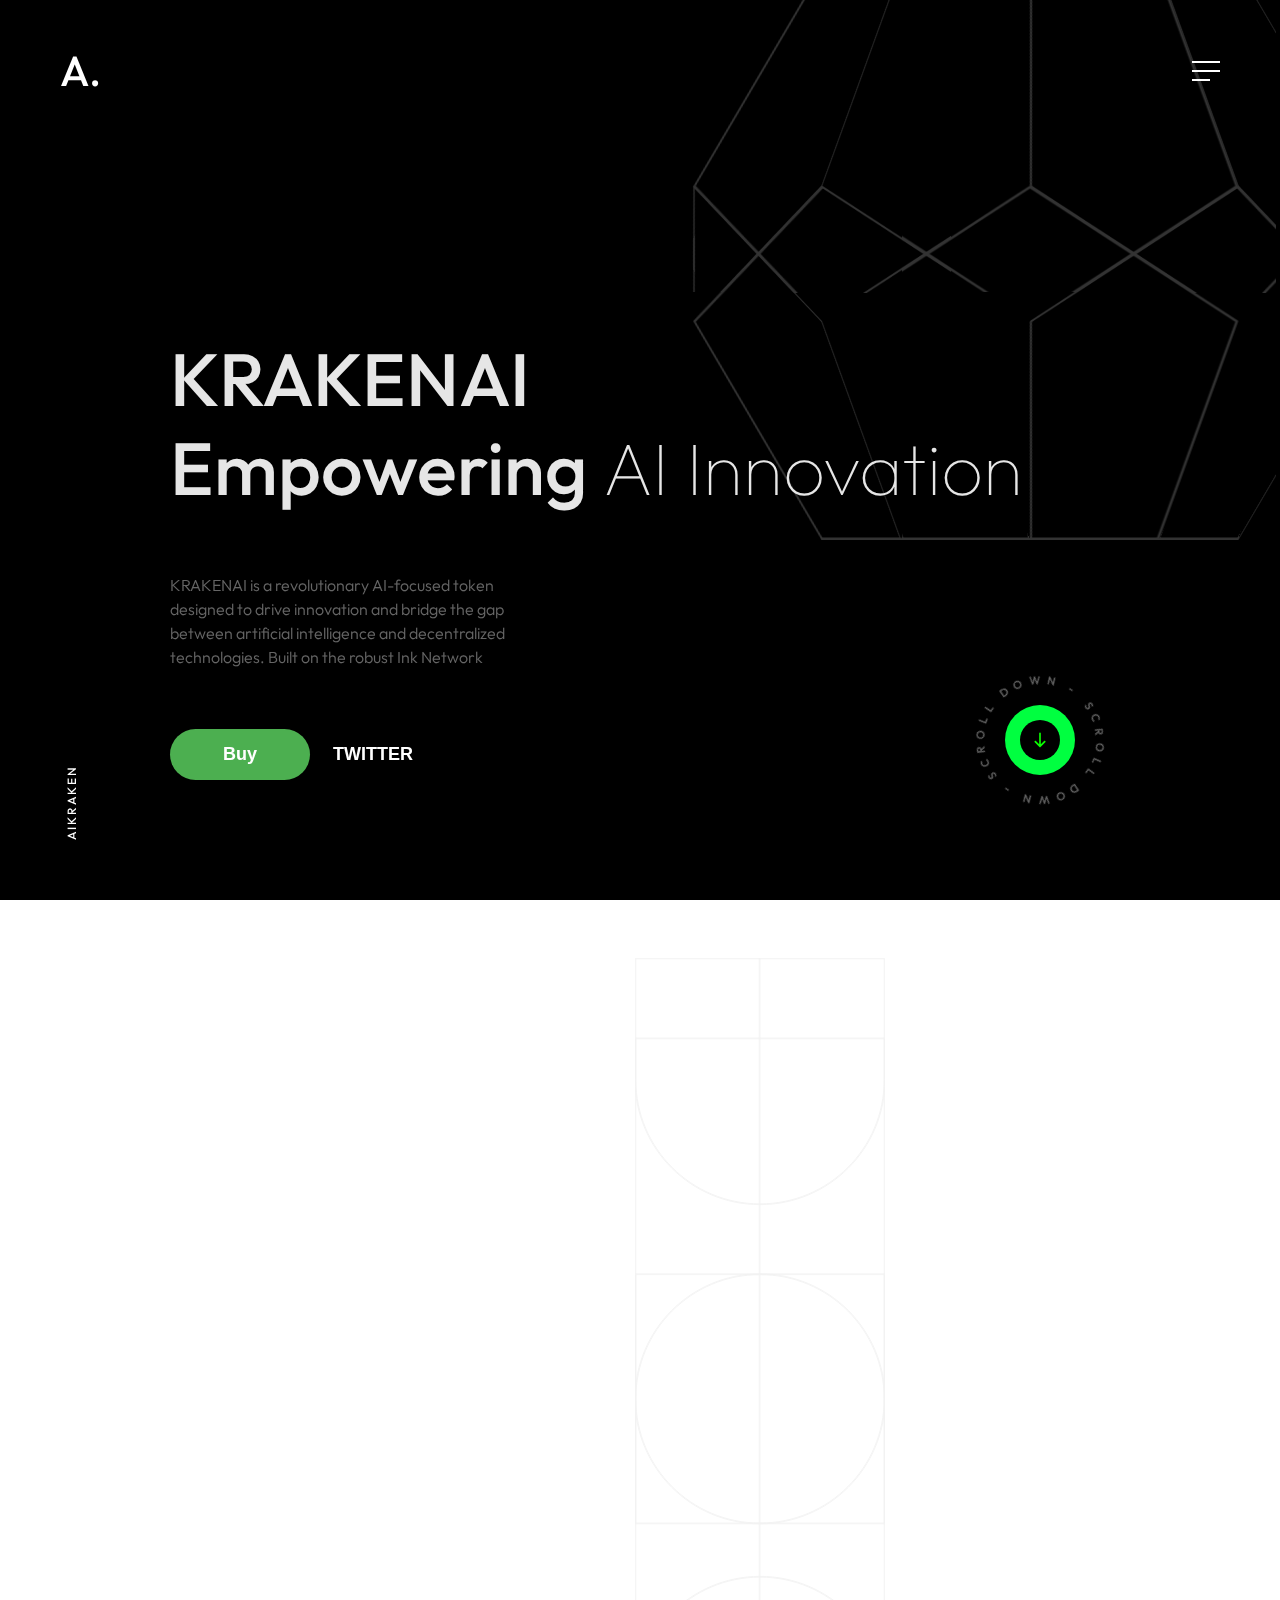
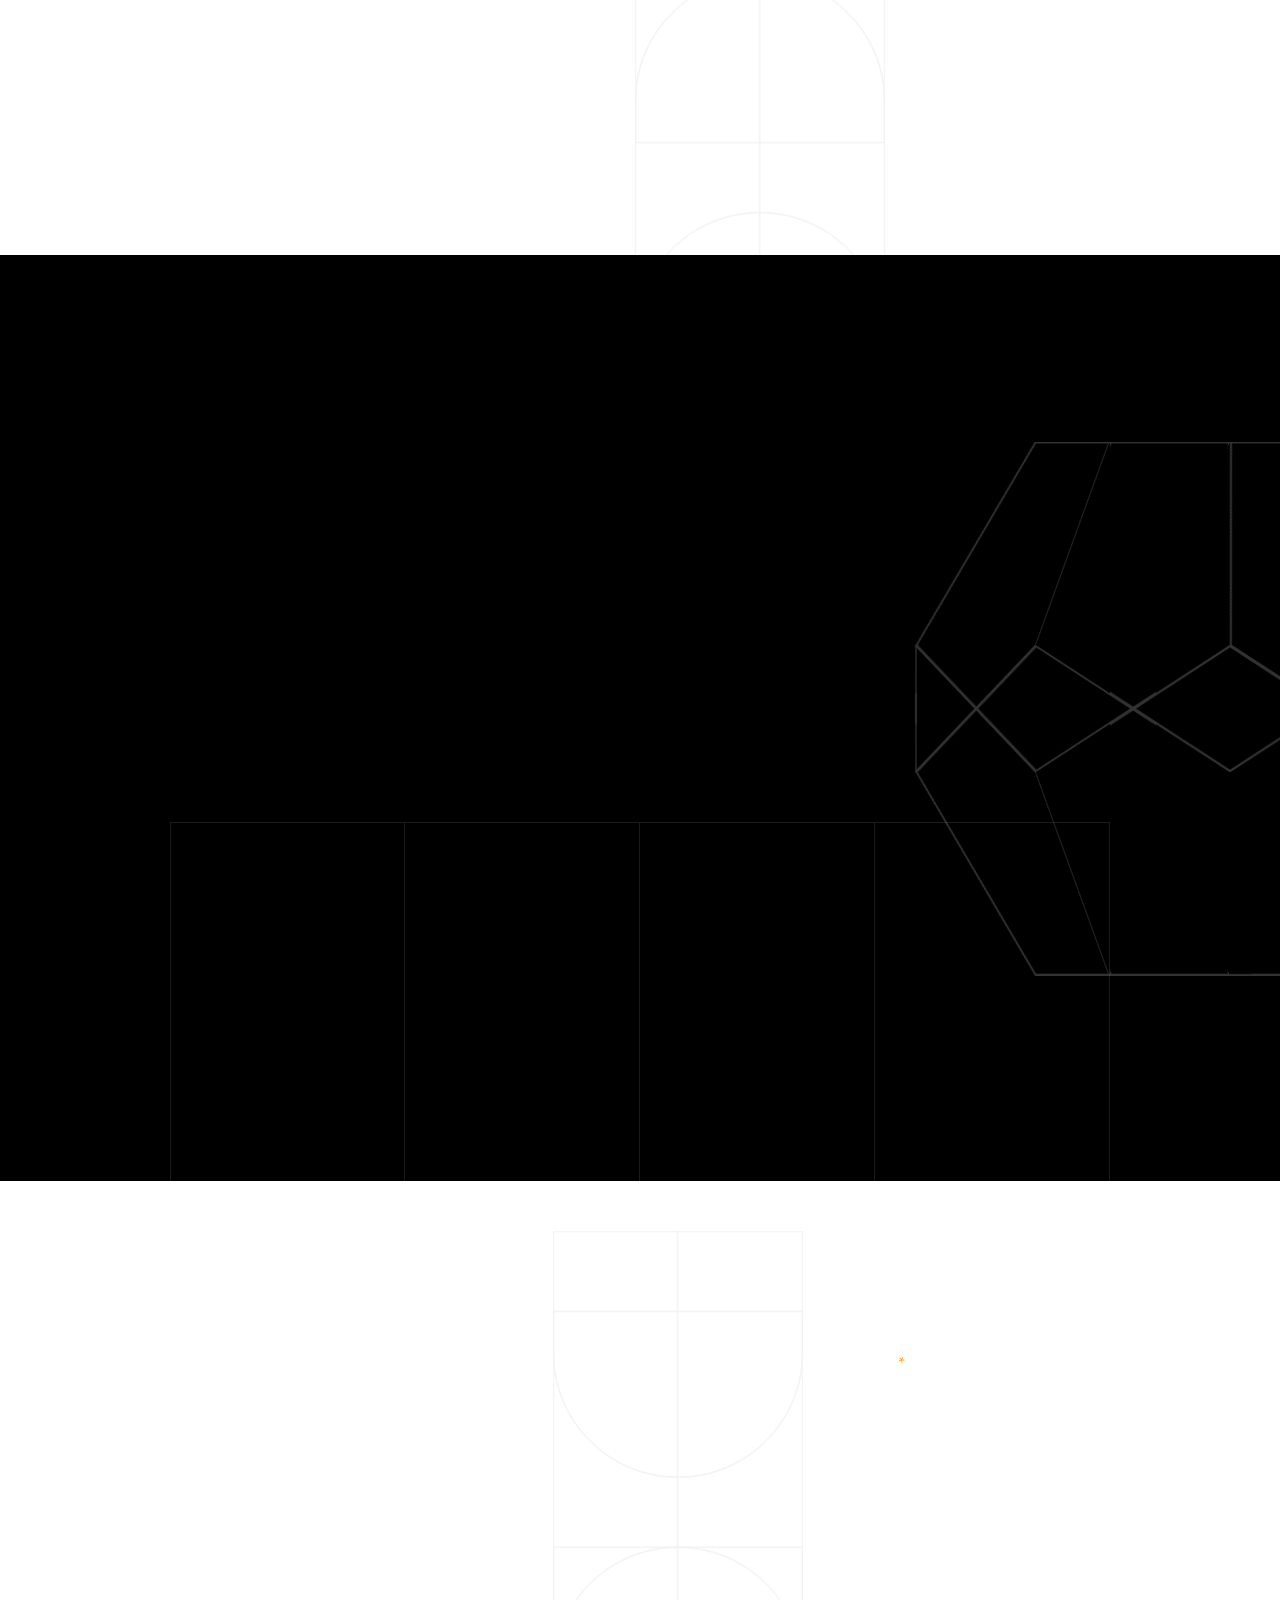
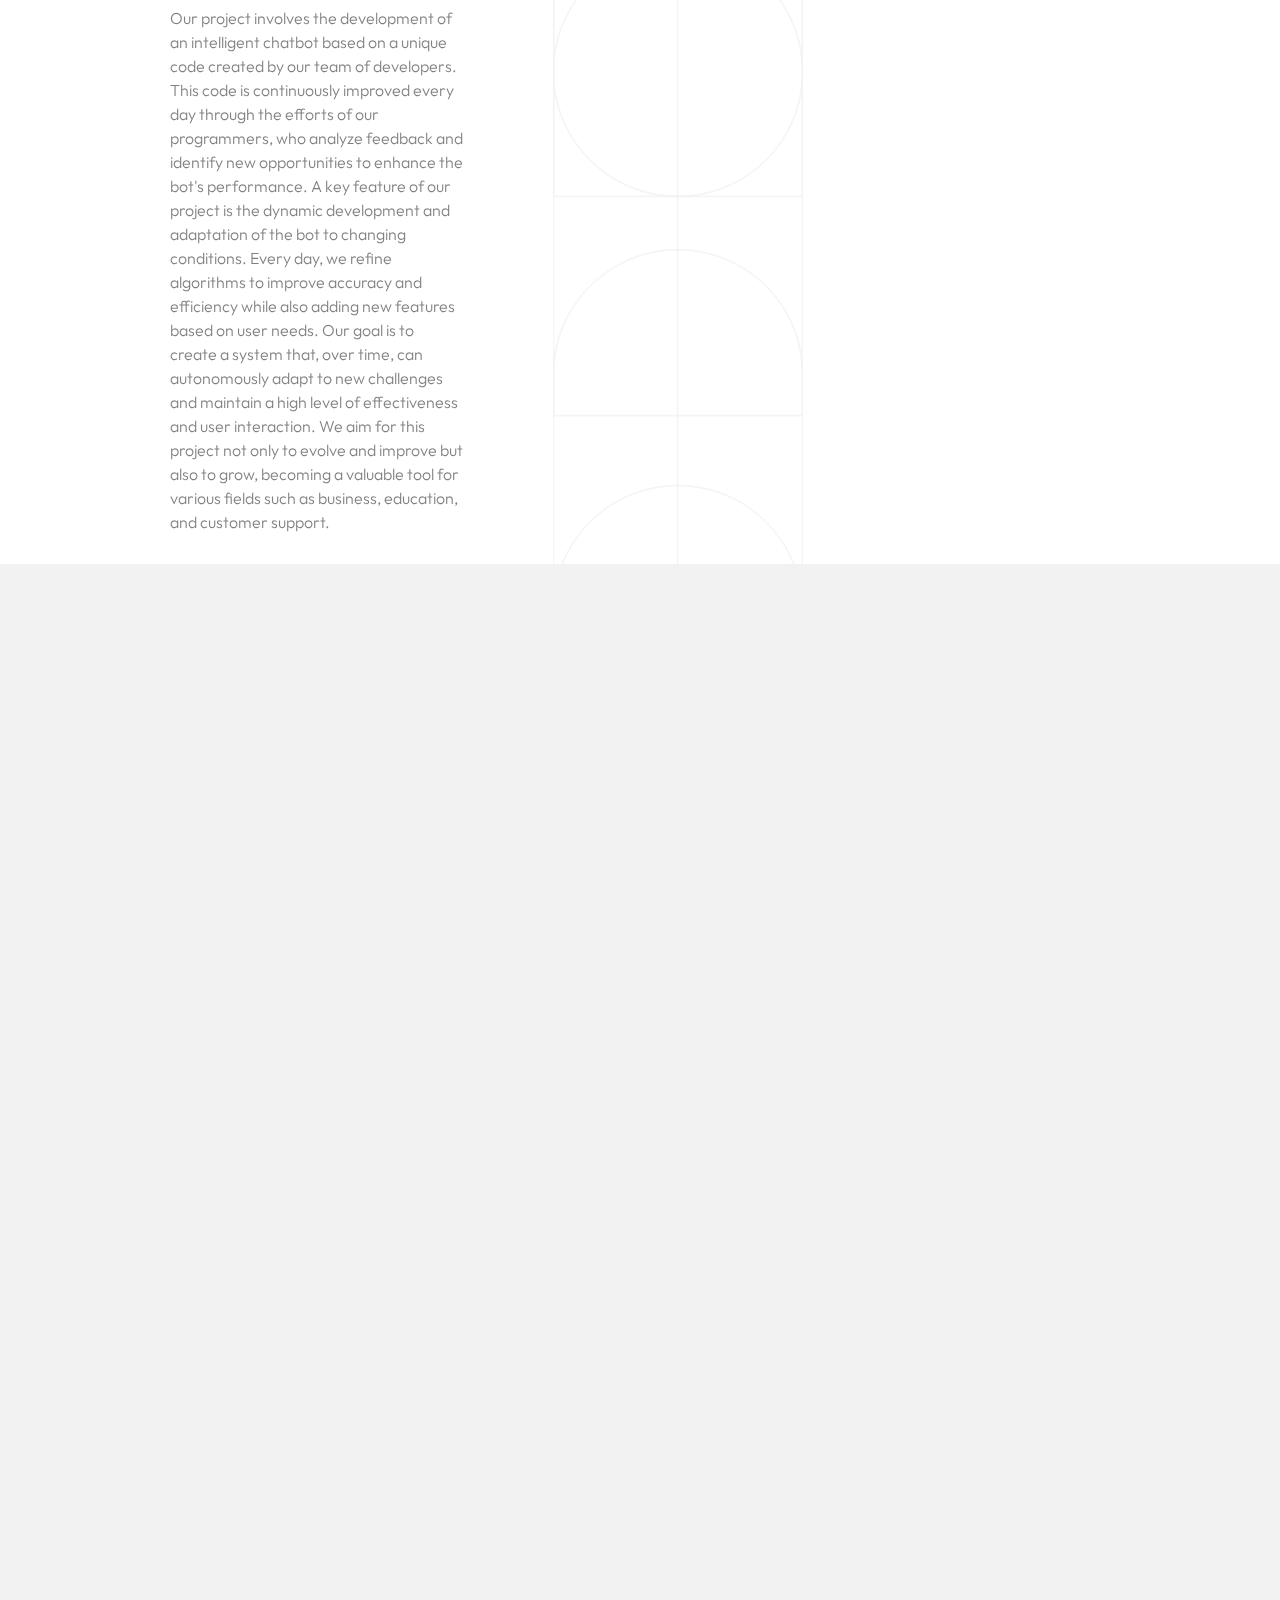
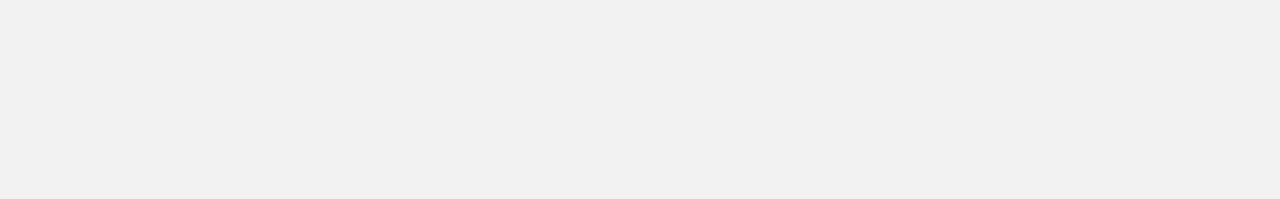
==== commit f3c8745f: "Update index.html" ====
--- a/index.html
+++ b/index.html
@@ -81,41 +81,22 @@
                             <nav class="mil-main-menu" id="swupMenu">
                                 <ul>
                                     <li class="mil-has-children mil-active">
-                                        <a href="#.">AIKRAKEN</a>
-                                        <ul>
-                                            <li><a href="home-1.html">Landing page</a></li>
-                                            <li><a href="home-2.html">Personal</a></li>
-                                            <li><a href="portfolio-3.html">Portfolio slider</a></li>
-                                        </ul>
+                                        <a href="https://webesitee-onq7fz2ck-anbriygogo1s-projects.vercel.app.">AIKRAKEN</a>
+                                       
                                     </li>
                                     <li class="mil-has-children">
-                                        <a href="#.">Portfolio</a>
-                                        <ul>
-                                            <li><a href="portfolio-1.html">Grid type 1</a></li>
-                                            <li><a href="portfolio-2.html">Grid type 2</a></li>
-                                            <li><a href="portfolio-3.html">Slider</a></li>
-                                        </ul>
+                                        <a href="#.">Coming soon</a>
+                                   
                                     </li>
                                     <li class="mil-has-children">
-                                        <a href="#.">Services</a>
-                                        <ul>
-                                            <li><a href="services.html">Services List</a></li>
-                                            <li><a href="service.html">Single service</a></li>
-                                        </ul>
+                                        <a href="#.">Coming soon</a>
+                                    
                                     </li>
                                     <li class="mil-has-children">
-                                        <a href="#.">Newsletter</a>
-                                        <ul>
-                                            <li><a href="blog.html">Blog List</a></li>
-                                            <li><a href="publication.html">Publication</a></li>
-                                        </ul>
+                                        <a href="#.">Coming soon</a>
+                                      
                                     </li>
-                                    <li class="mil-has-children">
-                                        <a href="#.">Other pages</a>
-                                        <ul>
-                                            <li><a href="team.html">Team</a></li>
-                                            <li><a href="contact.html">Contact</a></li>
-                                            <li><a href="404.html">404</a></li>
+                          
                                         </ul>
                                     </li>
                                 </ul>
@@ -237,12 +218,12 @@
                                     </div>
                                 </div>
 
-                                 <button type="button" class="styled-button" onclick="location.href='https://www.youtube.com/watch?v=bYYx0OxiiaY'">Buy</button>
+                                 <button type="button" class="styled-button" onclick="location.href='https://inkypump.com/'">Buy</button>
                               </a>
                                 </a>
 
                                 <a  class="mil-link mil-muted mil-arrow-place" >
-                                    <button type="button" class="buttonx" onclick="location.href='https://www.youtube.com/watch?v=bYYx0OxiiaY'">TWITTER</button>
+                                    <button type="button" class="buttonx" onclick="location.href='https://x.com/inkbotai'">TWITTER</button>
                                 </a>
 
                                 <div class="mil-circle-text">
@@ -339,7 +320,7 @@
                                 <div class="mil-complex-text justify-content-center mil-up">
                                 
                                     <h2 class="mil-h1 mil-muted mil-center"><span class="mil-thin"></span></h2>
-                                    <a href="https://www.w3docs.com/" class="glow-on-hover">Test our Bot</a>
+                                    <button type="button" class="glow-on-hover" onclick="location.href='https://web.telegram.org/k/#@KrakenxAI_bot'">est our bot</button>
                                 </div>
 								
                             </div>
@@ -590,86 +571,7 @@
                 <!-- footer -->
                 <footer class="mil-dark-bg">
                     <div class="mi-invert-fix">
-                        <div class="container mil-p-120-60">
-                            <div class="row justify-content-between">
-                                <div class="col-md-4 col-lg-4 mil-mb-60">
-
-                                    <div class="mil-muted mil-logo mil-up mil-mb-30">AIKRAKEN</div>
-
-                                    <p class="mil-light-soft mil-up mil-mb-30">Subscribe our newsletter:</p>
-
-                                    <form class="mil-subscribe-form mil-up">
-                                        <input type="text" placeholder="asdasd@gmail.com">
-                                        <button type="submit" class="mil-button mil-icon-button-sm mil-arrow-place"></button>
-                                    </form>
-
-                                </div>
-                                <div class="col-md-7 col-lg-6">
-                                    <div class="row justify-content-end">
-                                        <div class="col-md-6 col-lg-7">
-
-                                            <nav class="mil-footer-menu mil-mb-60">
-                                                <ul>
-                                                    <li class="mil-up mil-active">
-                                                        <a href="home-1.html">Home</a>
-                                                    </li>
-                                                    <li class="mil-up">
-                                                        <a href="portfolio-1.html">Portfolio</a>
-                                                    </li>
-                                                    <li class="mil-up">
-                                                        <a href="services.html">Services</a>
-                                                    </li>
-                                                    <li class="mil-up">
-                                                        <a href="contact.html">Contact</a>
-                                                    </li>
-                                                    <li class="mil-up">
-                                                        <a href="blog.html">Blog</a>
-                                                    </li>
-                                                </ul>
-                                            </nav>
-
-                                        </div>
-                                        <div class="col-md-6 col-lg-5">
-
-                                        
-
-                                        </div>
-                                    </div>
-                                </div>
-                            </div>
-
-                            <div class="row justify-content-between flex-sm-row-reverse">
-                                <div class="col-md-7 col-lg-6">
-
-                                    <div class="row justify-content-between">
-
-                                        <div class="col-md-6 col-lg-5 mil-mb-60">
-
-                                    
-
-                                        </div>
-                                    </div>
-
-                                </div>
-                                <div class="col-md-4 col-lg-6 mil-mb-60">
-
-                                    <div class="mil-vert-between">
-                                        <div class="mil-mb-30">
-                                            <ul class="mil-social-icons mil-up">
-                                                <li><a href="#." target="_blank" class="social-icon"> <i class="far fa-circle"></i></a></li>
-                                                <li><a href="#." target="_blank" class="social-icon"> <i class="far fa-circle"></i></a></li>
-                                                <li><a href="#." target="_blank" class="social-icon"> <i class="far fa-circle"></i></a></li>
-                                                <li><a href="#." target="_blank" class="social-icon"> <i class="far fa-circle"></i></a></li>
-                                            </ul>
-                                        </div>
-                                        <p class="mil-light-soft mil-up">© Copyright 2023 - Mil. All Rights Reserved.</p>
-                                    </div>
-
-                                </div>
-                            </div>
-                        </div>
-                    </div>
-                </footer>
+                       
                 <!-- footer end -->
 
                 <!-- hidden elements -->
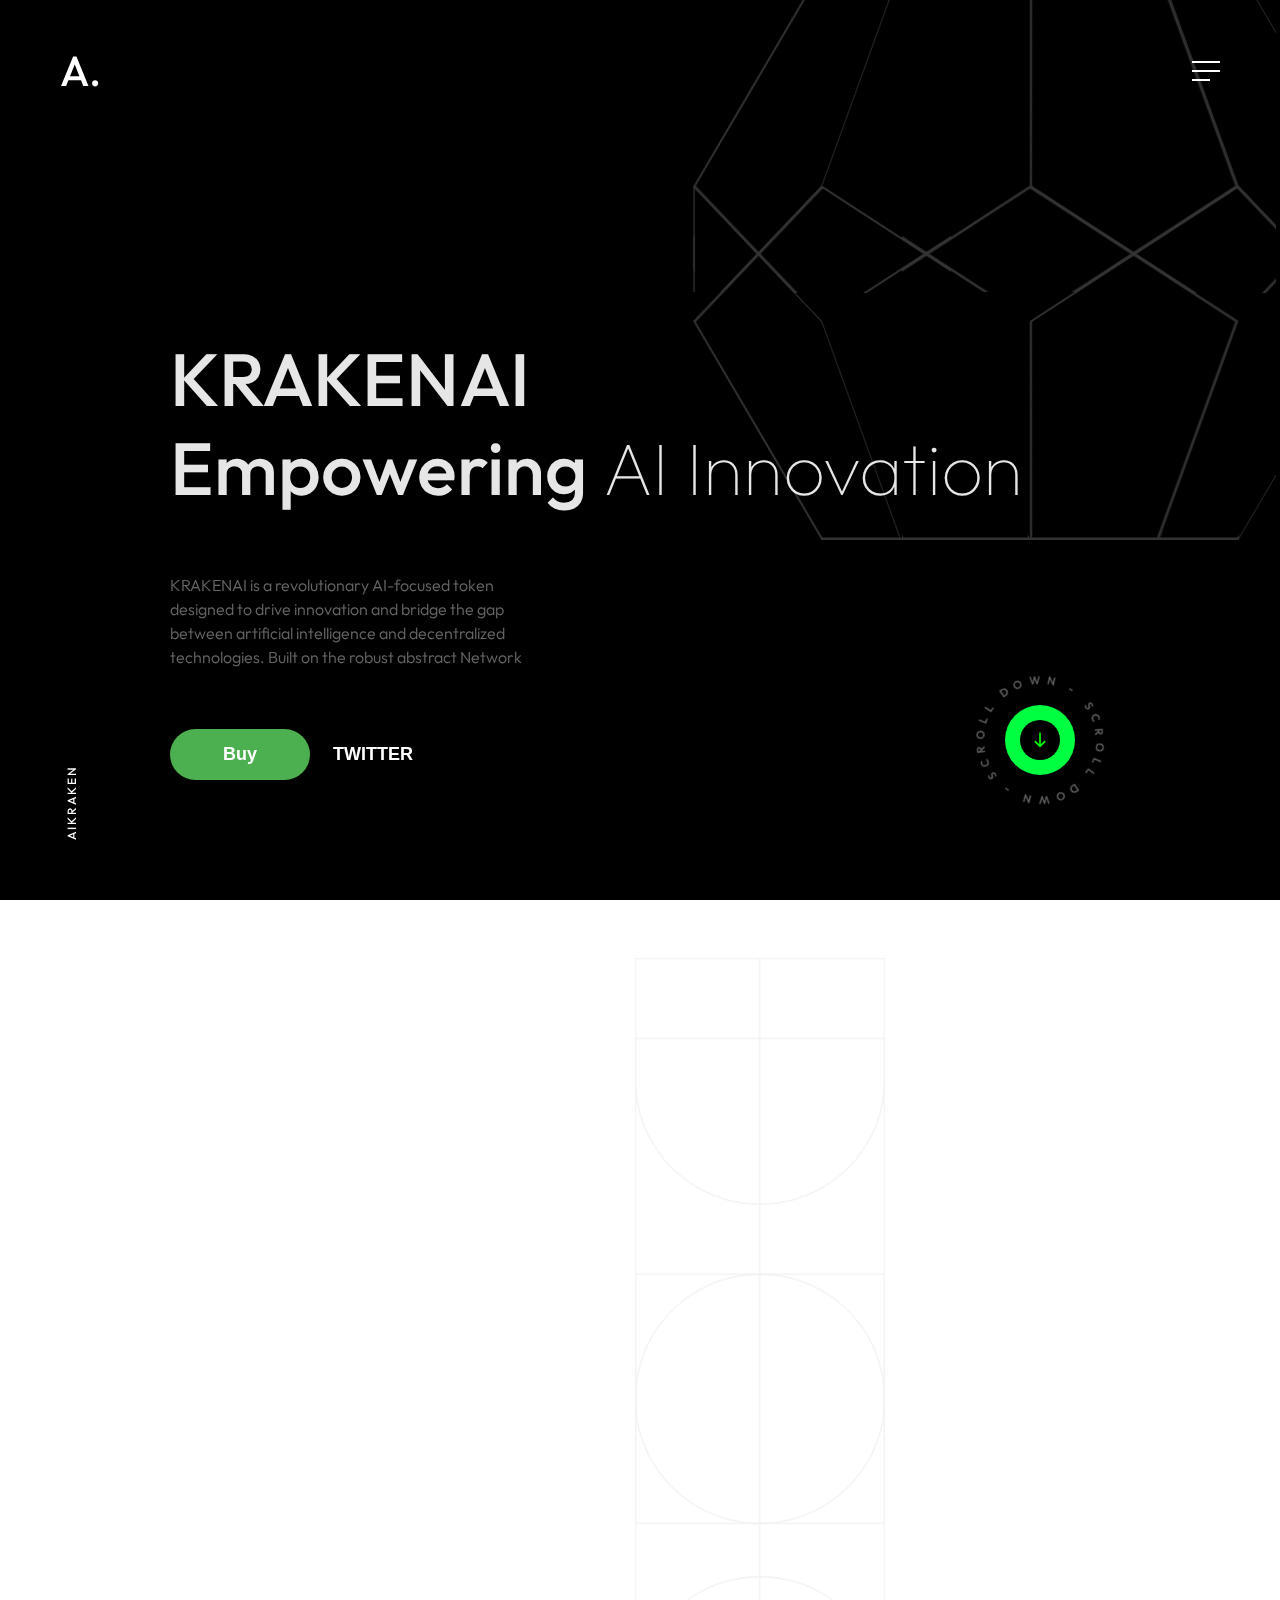
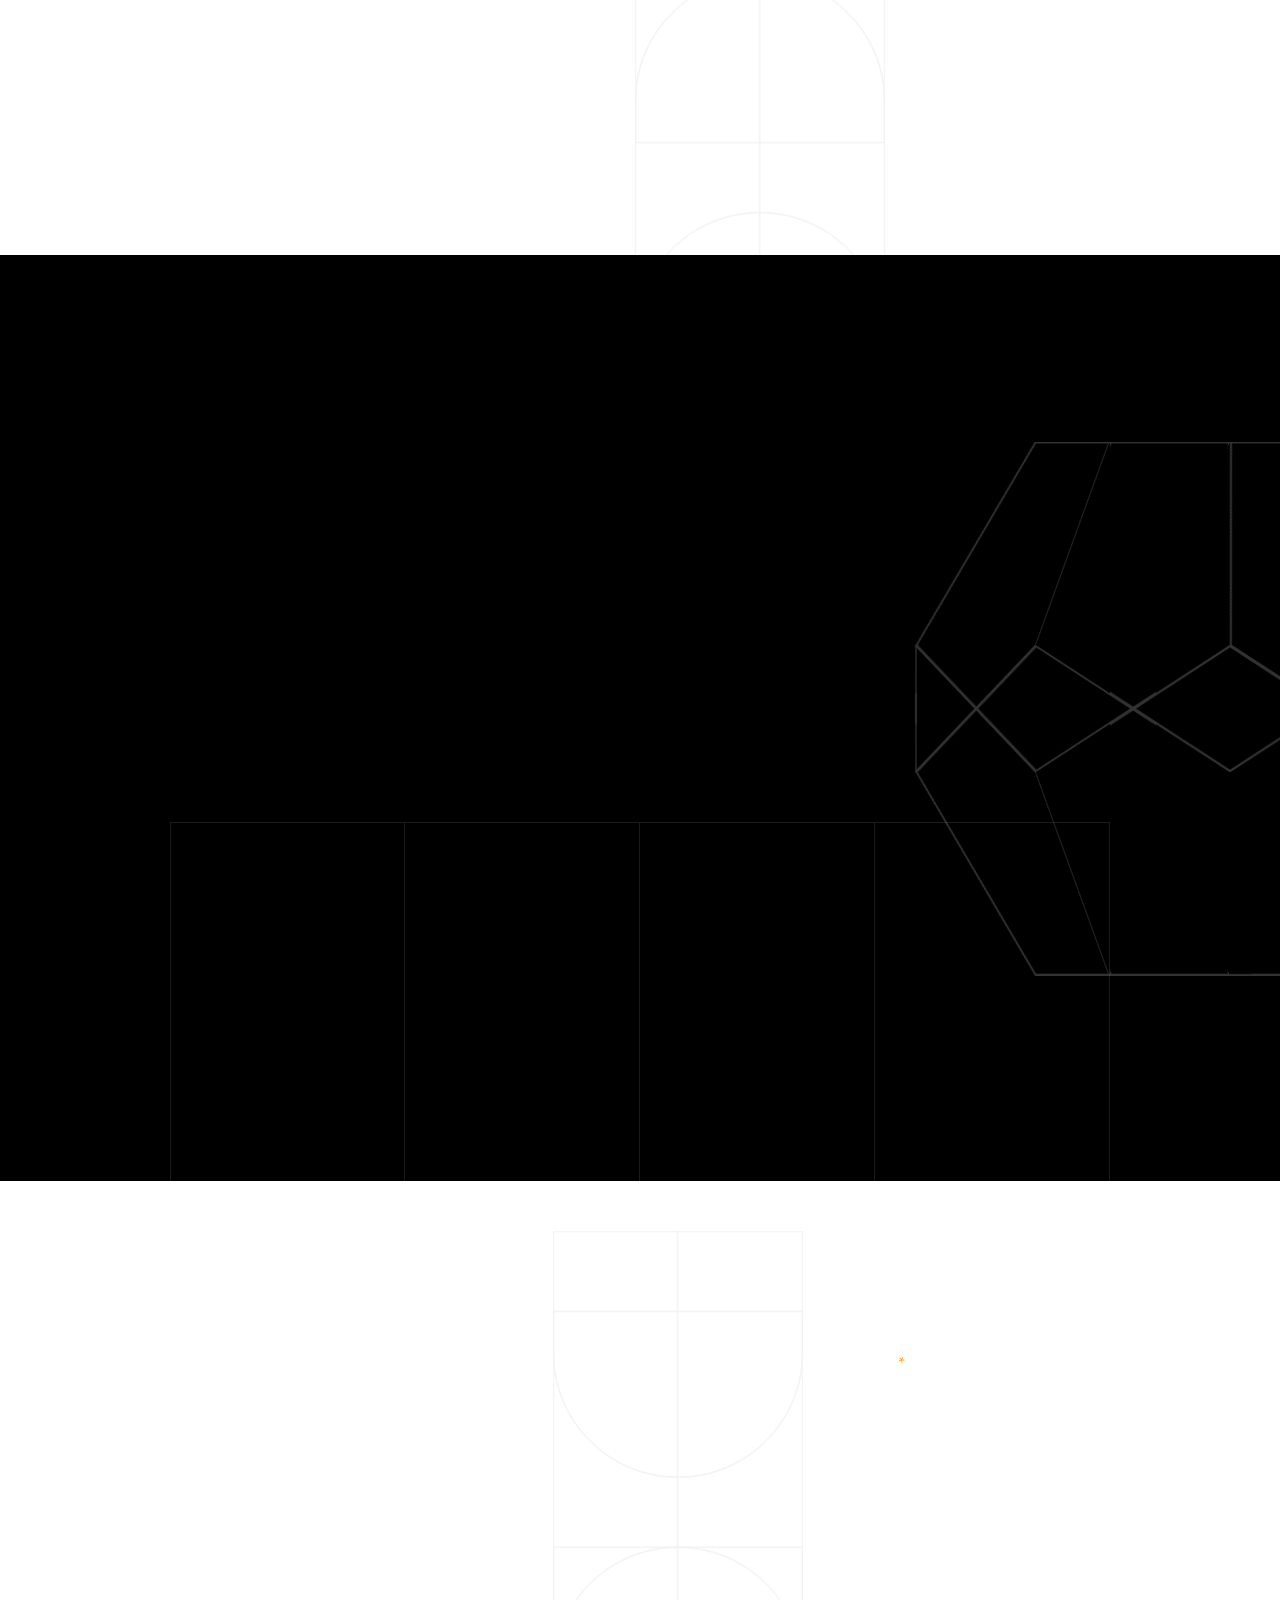
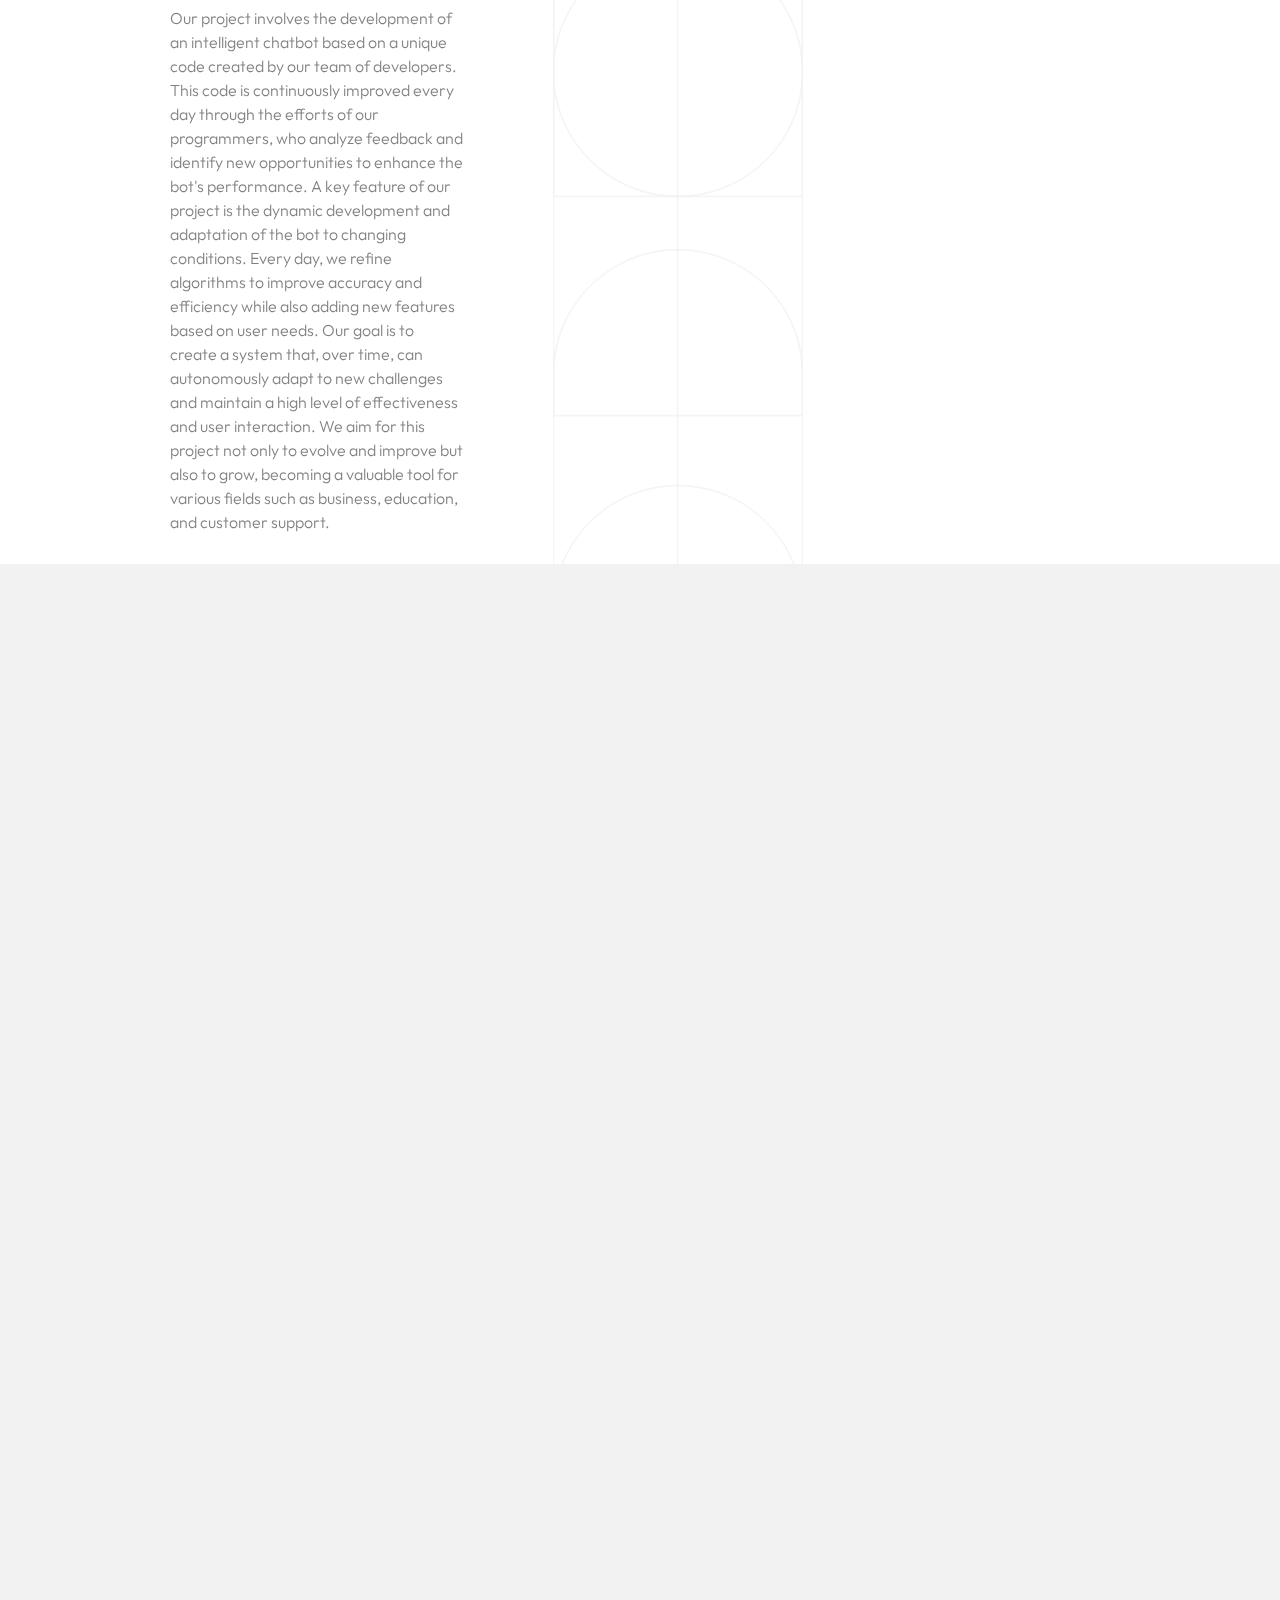
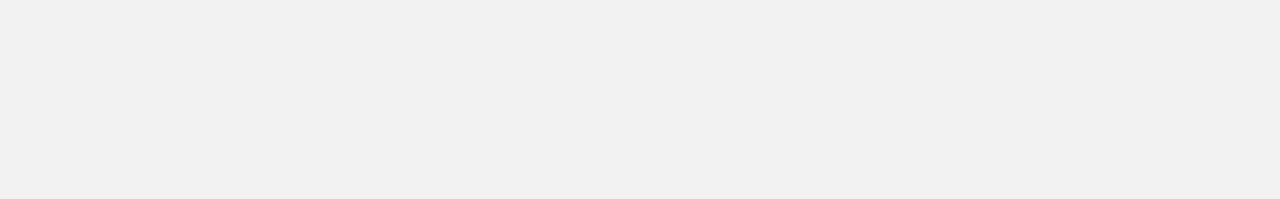
==== commit 067566f3: "Update index.html" ====
--- a/index.html
+++ b/index.html
@@ -81,7 +81,7 @@
                             <nav class="mil-main-menu" id="swupMenu">
                                 <ul>
                                     <li class="mil-has-children mil-active">
-                                        <a href="https://webesitee-onq7fz2ck-anbriygogo1s-projects.vercel.app.">AIKRAKEN</a>
+                                        <a href="">AIKRAKEN</a>
                                        
                                     </li>
                                     <li class="mil-has-children">
@@ -115,51 +115,16 @@
                                     <div class="row">
                                         <div class="col-lg-8 mil-mb-60">
 
-                                            <h6 class="mil-muted mil-mb-30">Projects</h6>
-
-                                            <ul class="mil-menu-list">
-                                                <li><a href="project-1.html" class="mil-light-soft">Interior design studio</a></li>
-                                                <li><a href="project-2.html" class="mil-light-soft">Home Security Camera</a></li>
-                                                <li><a href="project-3.html" class="mil-light-soft">Kemia Honest Skincare</a></li>
-                                                <li><a href="project-4.html" class="mil-light-soft">Cascade of Lava</a></li>
-                                                <li><a href="project-5.html" class="mil-light-soft">Air Pro by Molekule</a></li>
-                                                <li><a href="project-6.html" class="mil-light-soft">Tony's Chocolonely</a></li>
-                                            </ul>
-
-                                        </div>
-                                        <div class="col-lg-4 mil-mb-60">
-
-                                            <h6 class="mil-muted mil-mb-30">Useful links</h6>
-
-                                            <ul class="mil-menu-list">
-                                                <li><a href="#." class="mil-light-soft">Privacy Policy</a></li>
-                                                <li><a href="#." class="mil-light-soft">Terms and conditions</a></li>
-                                                <li><a href="#." class="mil-light-soft">Cookie Policy</a></li>
-                                                <li><a href="#." class="mil-light-soft">Careers</a></li>
-                                            </ul>
-
-                                        </div>
-                                    </div>
-                                    <div class="mil-divider mil-mb-60"></div>
-                                    <div class="row justify-content-between">
-
-                                        <div class="col-lg-4 mil-mb-60">
-
-                                            <h6 class="mil-muted mil-mb-30">Canada</h6>
-
-                                            <p class="mil-light-soft mil-up">71 South Los Carneros Road, California <span class="mil-no-wrap">+51 174 705 812</span></p>
-
-                                        </div>
-                                        <div class="col-lg-4 mil-mb-60">
-
-                                            <h6 class="mil-muted mil-mb-30">Germany</h6>
-
-                                            <p class="mil-light-soft">Leehove 40, 2678 MC De Lier, Netherlands <span class="mil-no-wrap">+31 174 705 811</span></p>
-
-                                        </div>
-                                    </div>
-                                </div>
-                            </div>
+               
+
+                        
+
+                                       
+
+                                        </div>
+                                    </div>
+                                </div>
+                            1</div>
 
                         </div>
                     </div>
@@ -213,17 +178,17 @@
                                 <div class="row">
                                     <div class="col-md-7 col-lg-5">
 
-                                        <p class="mil-light-soft mil-mb-60">KRAKENAI is a revolutionary AI-focused token designed to drive innovation and bridge the gap between artificial intelligence and decentralized technologies. Built on the robust Ink Network</p>
-
-                                    </div>
-                                </div>
-
-                                 <button type="button" class="styled-button" onclick="location.href='https://inkypump.com/'">Buy</button>
+                                        <p class="mil-light-soft mil-mb-60">KRAKENAI is a revolutionary AI-focused token designed to drive innovation and bridge the gap between artificial intelligence and decentralized technologies. Built on the robust abstract Network</p>
+
+                                    </div>
+                                </div>
+
+                                 <button type="button" class="styled-button" onclick="location.href='789123'">Buy</button>
                               </a>
                                 </a>
 
                                 <a  class="mil-link mil-muted mil-arrow-place" >
-                                    <button type="button" class="buttonx" onclick="location.href='https://x.com/inkbotai'">TWITTER</button>
+                                    <button type="button" class="buttonx" onclick="location.href='https://x.com/AIHUMANink'">TWITTER</button>
                                 </a>
 
                                 <div class="mil-circle-text">
@@ -257,10 +222,10 @@
 
                                 <div class="mil-mb-90">
                                     <h2 class="mil-up mil-mb-60">About <br>Our AI <span class="mil-thin"></span></h2>
-                                    <p class="mil-up mil-mb-30">We have developed a powerful bot built on the Ink Network platform, designed to operate seamlessly in this innovative ecosystem. Our bot is tailored to provide efficient solutions within the network, offering advanced functionality and reliability for various tasks and interactions.</p>
+                                    <p class="mil-up mil-mb-30">We have developed a powerful bot built on the abstract Network platform, designed to operate seamlessly in this innovative ecosystem. Our bot is tailored to provide efficient solutions within the network, offering advanced functionality and reliability for various tasks and interactions.</p>
 
                                     <p class="mil-up mil-mb-60">Every day, our bot evolves and improves, thanks to the dedicated efforts of our team. We are constantly enhancing its capabilities to ensure it meets the needs of our users while staying at the forefront of technological advancements.
-Join us and experience the cutting-edge efficiency and versatility of our bot powered by Ink Network!</p>
+Join us and experience the cutting-edge efficiency and versatility of our bot powered by abstract Network!</p>
 
                                     <div class="mil-about-quote">
                                         <div class="mil-avatar mil-up">
--- a/css/style.css
+++ b/css/style.css
@@ -2852,8 +2852,8 @@
   background-image: url(../img/faces/customers/7.jpg);
 }
 .mil-revi-pagination .swiper-pagination-bullet.swiper-pagination-bullet-active {
-  -webkit-box-shadow: inset 0 0 0 4px rgb(255, 152, 0);
-          box-shadow: inset 0 0 0 4px rgb(255, 152, 0);
+  -webkit-box-shadow: inset 0 0 0 4px rgb(249 149 0);
+  box-shadow: inset 0 0 0 4px rgb(243 0 0);
 }
 
 .mil-quote-icon {
